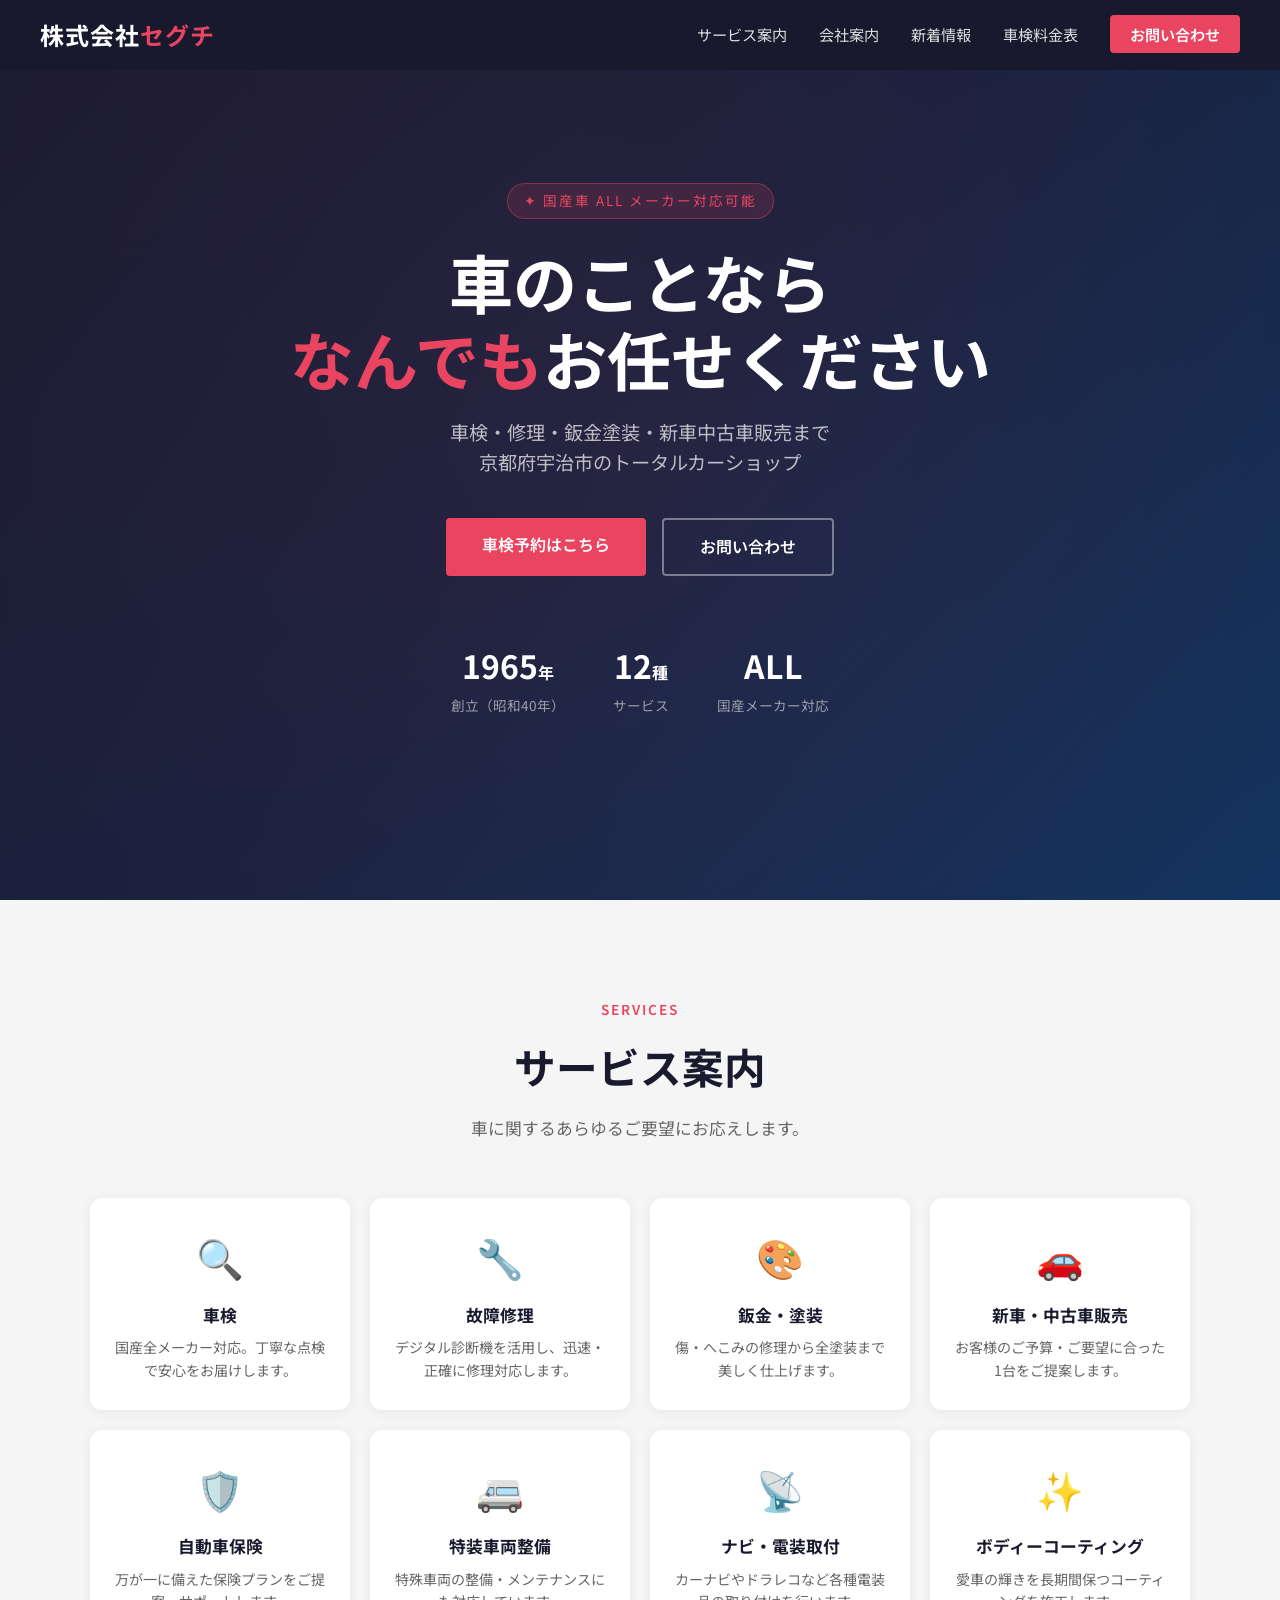
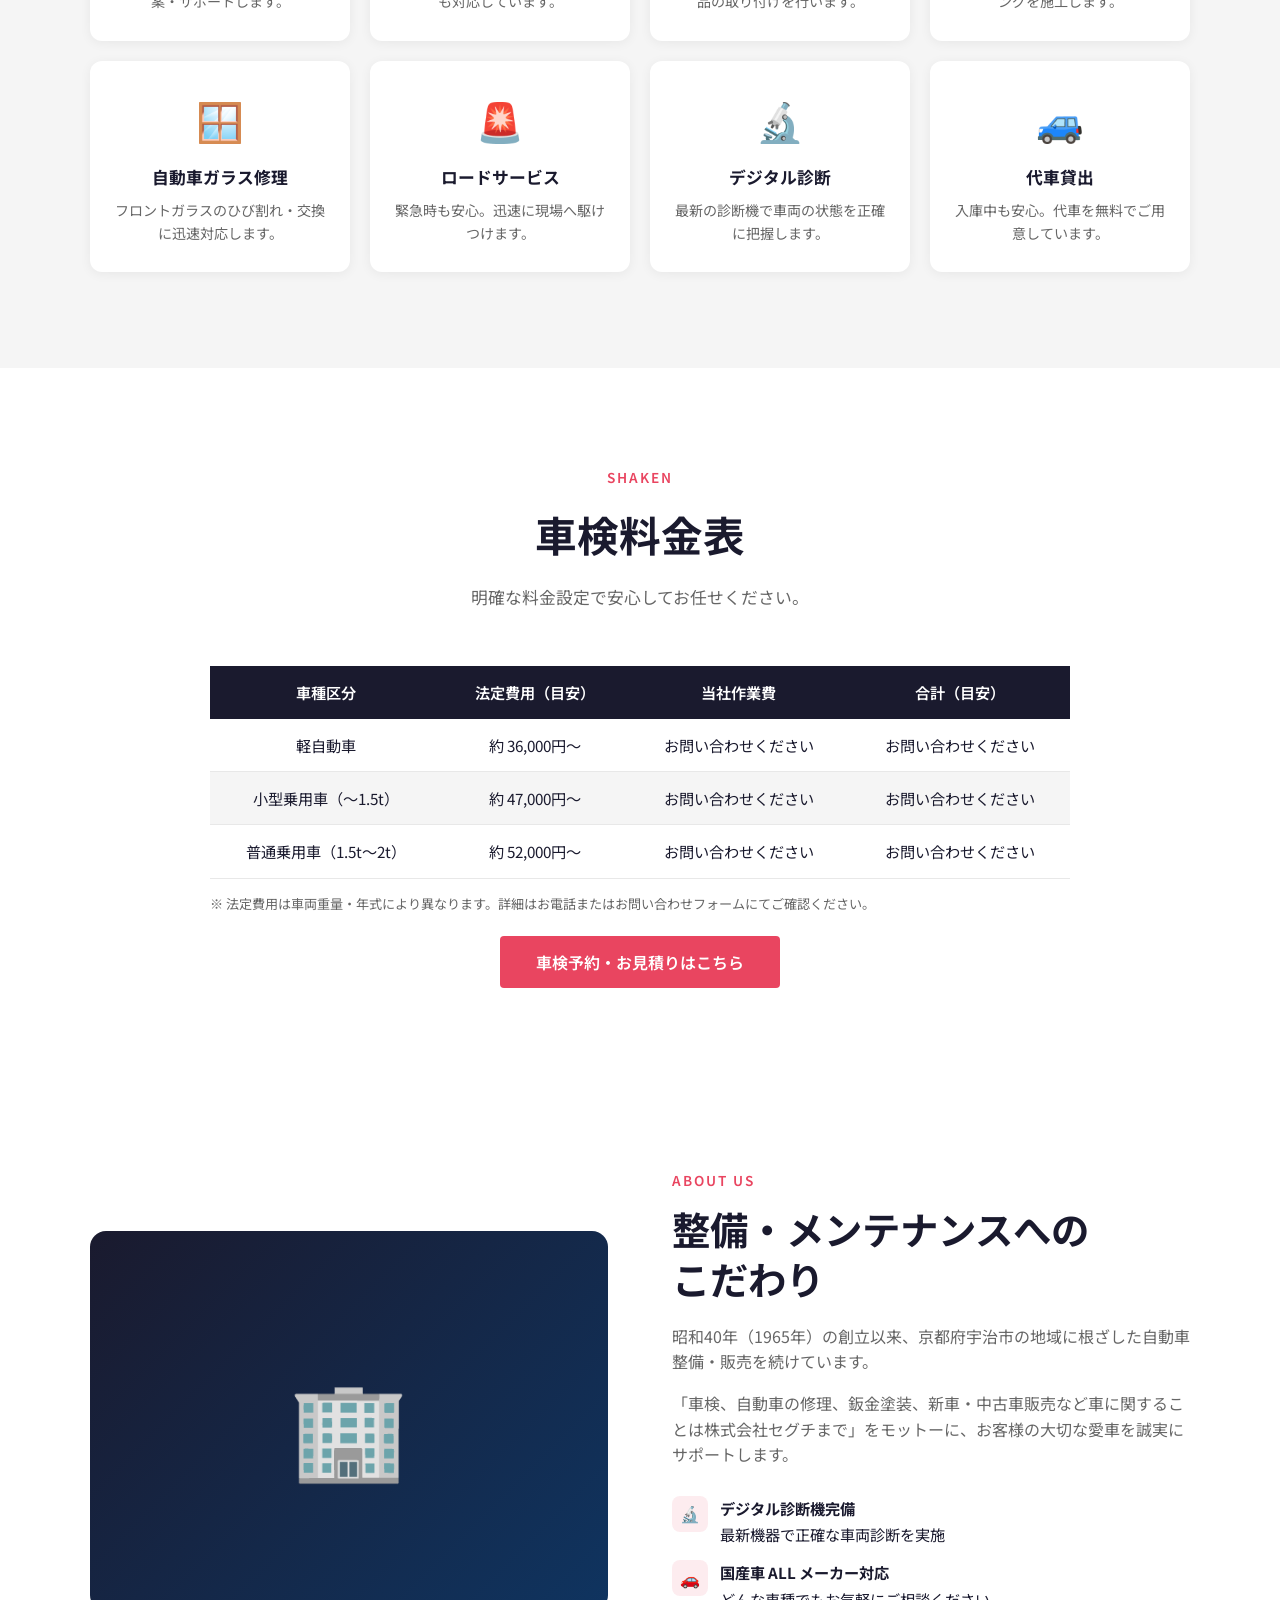
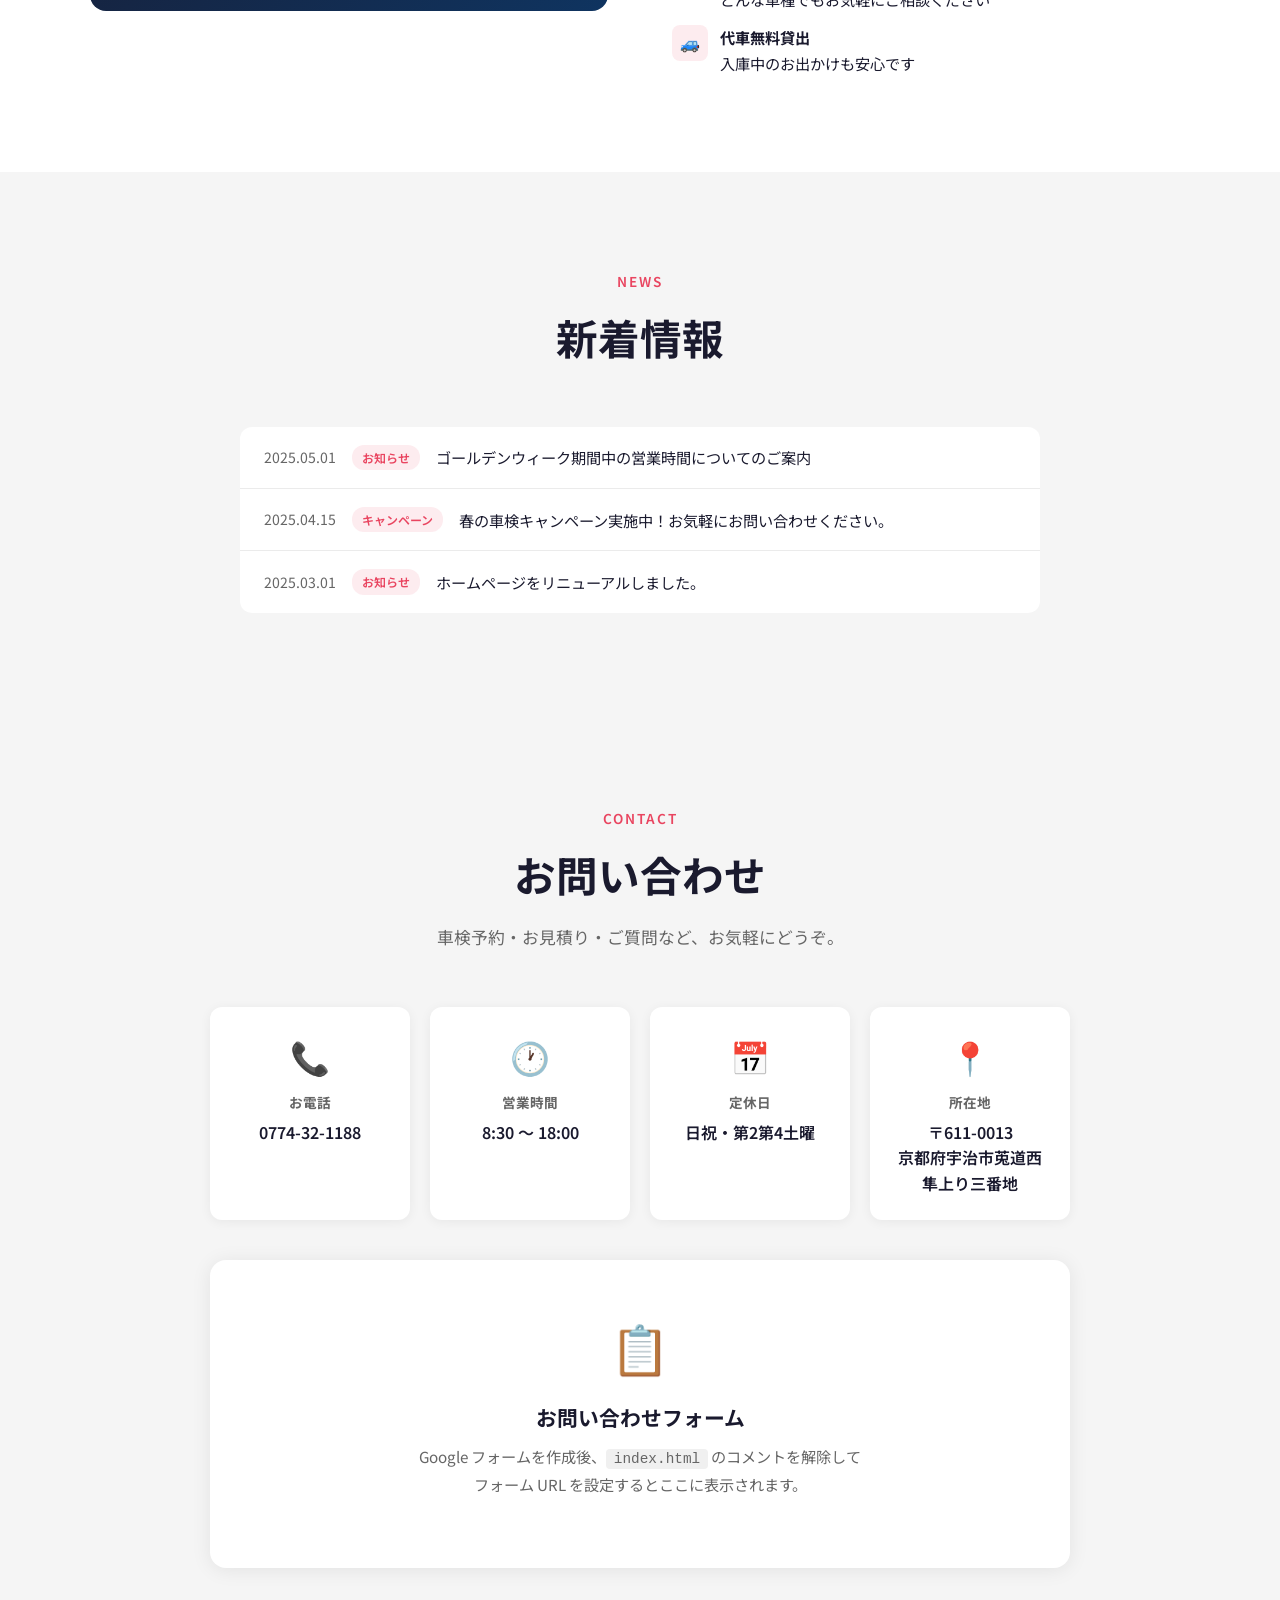
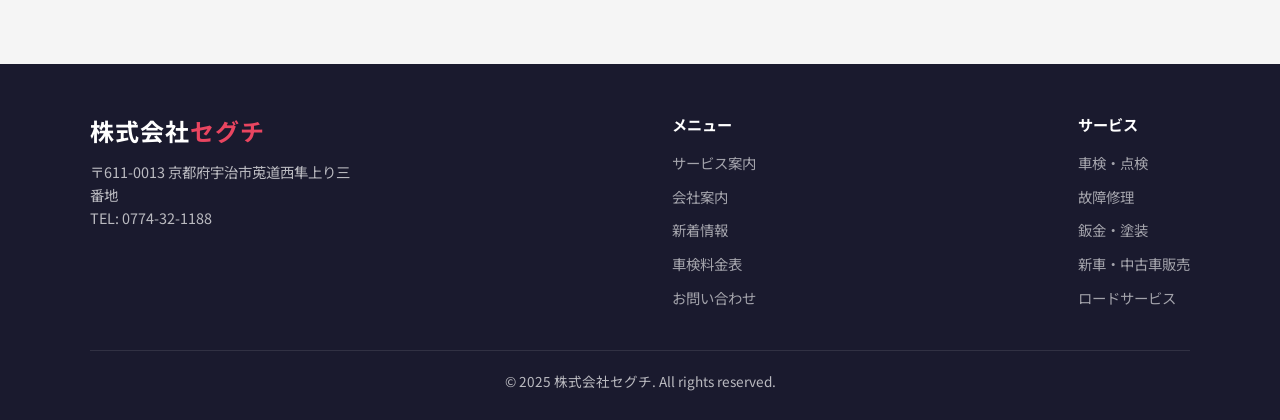
==== index.html @ 0d557ff8 "new file:   index.html 	new file:   script.js 	new file:   style.css" ====
<!DOCTYPE html>
<html lang="ja">
<head>
  <meta charset="UTF-8" />
  <meta name="viewport" content="width=device-width, initial-scale=1.0" />
  <title>株式会社セグチ | 京都府宇治市のトータルカーショップ</title>
  <meta name="description" content="車検・自動車修理・鈑金塗装・新車中古車販売など車に関することは京都府宇治市の株式会社セグチまで。国産車ALLメーカー対応可能。" />
  <link rel="preconnect" href="https://fonts.googleapis.com" />
  <link href="https://fonts.googleapis.com/css2?family=Noto+Sans+JP:wght@400;600;700&display=swap" rel="stylesheet" />
  <link rel="stylesheet" href="style.css" />
</head>
<body>

  <!-- ===== HEADER ===== -->
  <header>
    <nav>
      <a href="#" class="logo">株式会社<span>セグチ</span></a>
      <ul class="nav-links" id="navLinks">
        <li><a href="#services">サービス案内</a></li>
        <li><a href="#about">会社案内</a></li>
        <li><a href="#news">新着情報</a></li>
        <li><a href="#shaken">車検料金表</a></li>
        <li><a href="#contact" class="nav-cta">お問い合わせ</a></li>
      </ul>
      <button class="hamburger" id="hamburger" aria-label="メニューを開く">
        <span></span><span></span><span></span>
      </button>
    </nav>
  </header>

  <!-- ===== HERO ===== -->
  <section id="hero">
    <div class="hero-content">
      <div class="hero-badge">✦ 国産車 ALL メーカー対応可能</div>
      <h1>車のことなら<br><span>なんでも</span>お任せください</h1>
      <p>車検・修理・鈑金塗装・新車中古車販売まで<br>京都府宇治市のトータルカーショップ</p>
      <div class="hero-buttons">
        <a href="#shaken" class="btn-primary">車検予約はこちら</a>
        <a href="#contact" class="btn-outline">お問い合わせ</a>
      </div>
      <div class="hero-stats">
        <div class="stat">
          <div class="stat-number">1965<small style="font-size:1rem">年</small></div>
          <div class="stat-label">創立（昭和40年）</div>
        </div>
        <div class="stat">
          <div class="stat-number">12<small style="font-size:1rem">種</small></div>
          <div class="stat-label">サービス</div>
        </div>
        <div class="stat">
          <div class="stat-number">ALL</div>
          <div class="stat-label">国産メーカー対応</div>
        </div>
      </div>
    </div>
  </section>

  <!-- ===== SERVICES ===== -->
  <section id="services">
    <div class="section-header">
      <div class="section-tag">SERVICES</div>
      <h2>サービス案内</h2>
      <p>車に関するあらゆるご要望にお応えします。</p>
    </div>
    <div class="services-grid">
      <div class="service-card">
        <div class="service-icon">🔍</div>
        <h3>車検</h3>
        <p>国産全メーカー対応。丁寧な点検で安心をお届けします。</p>
      </div>
      <div class="service-card">
        <div class="service-icon">🔧</div>
        <h3>故障修理</h3>
        <p>デジタル診断機を活用し、迅速・正確に修理対応します。</p>
      </div>
      <div class="service-card">
        <div class="service-icon">🎨</div>
        <h3>鈑金・塗装</h3>
        <p>傷・へこみの修理から全塗装まで美しく仕上げます。</p>
      </div>
      <div class="service-card">
        <div class="service-icon">🚗</div>
        <h3>新車・中古車販売</h3>
        <p>お客様のご予算・ご要望に合った1台をご提案します。</p>
      </div>
      <div class="service-card">
        <div class="service-icon">🛡️</div>
        <h3>自動車保険</h3>
        <p>万が一に備えた保険プランをご提案・サポートします。</p>
      </div>
      <div class="service-card">
        <div class="service-icon">🚐</div>
        <h3>特装車両整備</h3>
        <p>特殊車両の整備・メンテナンスにも対応しています。</p>
      </div>
      <div class="service-card">
        <div class="service-icon">📡</div>
        <h3>ナビ・電装取付</h3>
        <p>カーナビやドラレコなど各種電装品の取り付けを行います。</p>
      </div>
      <div class="service-card">
        <div class="service-icon">✨</div>
        <h3>ボディーコーティング</h3>
        <p>愛車の輝きを長期間保つコーティングを施工します。</p>
      </div>
      <div class="service-card">
        <div class="service-icon">🪟</div>
        <h3>自動車ガラス修理</h3>
        <p>フロントガラスのひび割れ・交換に迅速対応します。</p>
      </div>
      <div class="service-card">
        <div class="service-icon">🚨</div>
        <h3>ロードサービス</h3>
        <p>緊急時も安心。迅速に現場へ駆けつけます。</p>
      </div>
      <div class="service-card">
        <div class="service-icon">🔬</div>
        <h3>デジタル診断</h3>
        <p>最新の診断機で車両の状態を正確に把握します。</p>
      </div>
      <div class="service-card">
        <div class="service-icon">🚙</div>
        <h3>代車貸出</h3>
        <p>入庫中も安心。代車を無料でご用意しています。</p>
      </div>
    </div>
  </section>

  <!-- ===== SHAKEN ===== -->
  <section id="shaken">
    <div class="section-header">
      <div class="section-tag">SHAKEN</div>
      <h2>車検料金表</h2>
      <p>明確な料金設定で安心してお任せください。</p>
    </div>
    <div class="shaken-table-wrap">
      <table class="shaken-table">
        <thead>
          <tr>
            <th>車種区分</th>
            <th>法定費用（目安）</th>
            <th>当社作業費</th>
            <th>合計（目安）</th>
          </tr>
        </thead>
        <tbody>
          <tr>
            <td>軽自動車</td>
            <td>約 36,000円〜</td>
            <td>お問い合わせください</td>
            <td>お問い合わせください</td>
          </tr>
          <tr>
            <td>小型乗用車（〜1.5t）</td>
            <td>約 47,000円〜</td>
            <td>お問い合わせください</td>
            <td>お問い合わせください</td>
          </tr>
          <tr>
            <td>普通乗用車（1.5t〜2t）</td>
            <td>約 52,000円〜</td>
            <td>お問い合わせください</td>
            <td>お問い合わせください</td>
          </tr>
        </tbody>
      </table>
      <p class="shaken-note">※ 法定費用は車両重量・年式により異なります。詳細はお電話またはお問い合わせフォームにてご確認ください。</p>
    </div>
    <div style="text-align:center;margin-top:36px">
      <a href="#contact" class="btn-primary">車検予約・お見積りはこちら</a>
    </div>
  </section>

  <!-- ===== ABOUT ===== -->
  <section id="about">
    <div class="about-inner">
      <div class="about-visual">🏢</div>
      <div class="about-text">
        <div class="section-tag">ABOUT US</div>
        <h2>整備・メンテナンスへの<br>こだわり</h2>
        <p>昭和40年（1965年）の創立以来、京都府宇治市の地域に根ざした自動車整備・販売を続けています。</p>
        <p>「車検、自動車の修理、鈑金塗装、新車・中古車販売など車に関することは株式会社セグチまで」をモットーに、お客様の大切な愛車を誠実にサポートします。</p>
        <div class="features">
          <div class="feature-item">
            <div class="feature-icon">🔬</div>
            <p><strong>デジタル診断機完備</strong>最新機器で正確な車両診断を実施</p>
          </div>
          <div class="feature-item">
            <div class="feature-icon">🚗</div>
            <p><strong>国産車 ALL メーカー対応</strong>どんな車種でもお気軽にご相談ください</p>
          </div>
          <div class="feature-item">
            <div class="feature-icon">🚙</div>
            <p><strong>代車無料貸出</strong>入庫中のお出かけも安心です</p>
          </div>
        </div>
      </div>
    </div>
  </section>

  <!-- ===== NEWS ===== -->
  <section id="news" style="background:var(--light)">
    <div class="section-header">
      <div class="section-tag">NEWS</div>
      <h2>新着情報</h2>
    </div>
    <div class="news-list">
      <div class="news-item">
        <span class="news-date">2025.05.01</span>
        <span class="news-tag">お知らせ</span>
        <p>ゴールデンウィーク期間中の営業時間についてのご案内</p>
      </div>
      <div class="news-item">
        <span class="news-date">2025.04.15</span>
        <span class="news-tag">キャンペーン</span>
        <p>春の車検キャンペーン実施中！お気軽にお問い合わせください。</p>
      </div>
      <div class="news-item">
        <span class="news-date">2025.03.01</span>
        <span class="news-tag">お知らせ</span>
        <p>ホームページをリニューアルしました。</p>
      </div>
    </div>
  </section>

  <!-- ===== CONTACT ===== -->
  <section id="contact">
    <div class="section-header">
      <div class="section-tag">CONTACT</div>
      <h2>お問い合わせ</h2>
      <p>車検予約・お見積り・ご質問など、お気軽にどうぞ。</p>
    </div>
    <div class="contact-inner">
      <div class="contact-info-grid">
        <div class="contact-card">
          <div class="icon">📞</div>
          <h4>お電話</h4>
          <p>0774-32-1188</p>
        </div>
        <div class="contact-card">
          <div class="icon">🕐</div>
          <h4>営業時間</h4>
          <p>8:30 〜 18:00</p>
        </div>
        <div class="contact-card">
          <div class="icon">📅</div>
          <h4>定休日</h4>
          <p>日祝・第2第4土曜</p>
        </div>
        <div class="contact-card">
          <div class="icon">📍</div>
          <h4>所在地</h4>
          <p>〒611-0013<br>京都府宇治市莵道西隼上り三番地</p>
        </div>
      </div>

      <!-- Google フォーム埋め込みエリア -->
      <!-- ★ Google フォームの URL を取得したら下のコメントを解除してください -->
      <!--
      <div class="form-wrapper">
        <iframe
          src="https://docs.google.com/forms/d/e/【フォームID】/viewform?embedded=true"
          height="700"
          frameborder="0"
          marginheight="0"
          marginwidth="0">
          読み込んでいます…
        </iframe>
      </div>
      -->

      <div class="form-placeholder" id="formArea">
        <div class="icon">📋</div>
        <h3>お問い合わせフォーム</h3>
        <p>Google フォームを作成後、<code>index.html</code> のコメントを解除して<br>フォーム URL を設定するとここに表示されます。</p>
      </div>

    </div>
  </section>

  <!-- ===== FOOTER ===== -->
  <footer>
    <div class="footer-inner">
      <div class="footer-top">
        <div class="footer-brand">
          <a href="#" class="logo">株式会社<span>セグチ</span></a>
          <p>〒611-0013 京都府宇治市莵道西隼上り三番地<br>TEL: 0774-32-1188</p>
        </div>
        <div class="footer-links">
          <h4>メニュー</h4>
          <ul>
            <li><a href="#services">サービス案内</a></li>
            <li><a href="#about">会社案内</a></li>
            <li><a href="#news">新着情報</a></li>
            <li><a href="#shaken">車検料金表</a></li>
            <li><a href="#contact">お問い合わせ</a></li>
          </ul>
        </div>
        <div class="footer-links">
          <h4>サービス</h4>
          <ul>
            <li><a href="#">車検・点検</a></li>
            <li><a href="#">故障修理</a></li>
            <li><a href="#">鈑金・塗装</a></li>
            <li><a href="#">新車・中古車販売</a></li>
            <li><a href="#">ロードサービス</a></li>
          </ul>
        </div>
      </div>
      <div class="footer-bottom">
        <p>&copy; 2025 株式会社セグチ. All rights reserved.</p>
      </div>
    </div>
  </footer>

  <script src="script.js"></script>
</body>
</html>
---- style.css ----
* {
  margin: 0;
  padding: 0;
  box-sizing: border-box;
}

:root {
  --primary: #1a1a2e;
  --accent: #e94560;
  --light: #f5f5f5;
  --gray: #666;
  --white: #ffffff;
}

body {
  font-family: 'Noto Sans JP', 'Hiragino Sans', sans-serif;
  color: var(--primary);
  line-height: 1.6;
}

/* ===== HEADER ===== */
header {
  position: fixed;
  top: 0;
  width: 100%;
  background: rgba(26, 26, 46, 0.95);
  backdrop-filter: blur(10px);
  z-index: 1000;
  padding: 0 40px;
}

nav {
  display: flex;
  align-items: center;
  justify-content: space-between;
  height: 70px;
}

.logo {
  color: var(--white);
  font-size: 1.5rem;
  font-weight: 700;
  text-decoration: none;
  letter-spacing: 1px;
}

.logo span {
  color: var(--accent);
}

.nav-links {
  display: flex;
  list-style: none;
  gap: 32px;
}

.nav-links a {
  color: rgba(255, 255, 255, 0.85);
  text-decoration: none;
  font-size: 0.95rem;
  transition: color 0.3s;
}

.nav-links a:hover {
  color: var(--accent);
}

.nav-cta {
  background: var(--accent);
  color: var(--white) !important;
  padding: 8px 20px;
  border-radius: 4px;
  font-weight: 600;
}

.nav-cta:hover {
  background: #c73652;
  color: var(--white) !important;
}

.hamburger {
  display: none;
  flex-direction: column;
  gap: 5px;
  cursor: pointer;
  background: none;
  border: none;
  padding: 4px;
}

.hamburger span {
  display: block;
  width: 25px;
  height: 2px;
  background: var(--white);
  transition: all 0.3s;
}

/* ===== HERO ===== */
#hero {
  height: 100vh;
  background: linear-gradient(135deg, #1a1a2e 0%, #16213e 50%, #0f3460 100%);
  display: flex;
  align-items: center;
  justify-content: center;
  text-align: center;
  padding: 0 20px;
  position: relative;
  overflow: hidden;
}

#hero::before {
  content: '';
  position: absolute;
  top: -50%;
  left: -50%;
  width: 200%;
  height: 200%;
  background: radial-gradient(circle, rgba(233, 69, 96, 0.08) 0%, transparent 60%);
  animation: pulse 8s ease-in-out infinite;
}

@keyframes pulse {
  0%, 100% { transform: scale(1); }
  50% { transform: scale(1.1); }
}

.hero-content {
  position: relative;
  z-index: 1;
}

.hero-badge {
  display: inline-block;
  background: rgba(233, 69, 96, 0.15);
  border: 1px solid rgba(233, 69, 96, 0.4);
  color: var(--accent);
  padding: 6px 16px;
  border-radius: 20px;
  font-size: 0.85rem;
  margin-bottom: 24px;
  letter-spacing: 2px;
}

.hero-content h1 {
  font-size: clamp(2.2rem, 6vw, 4rem);
  color: var(--white);
  font-weight: 700;
  line-height: 1.2;
  margin-bottom: 20px;
}

.hero-content h1 span {
  color: var(--accent);
}

.hero-content p {
  font-size: clamp(1rem, 2vw, 1.2rem);
  color: rgba(255, 255, 255, 0.7);
  max-width: 540px;
  margin: 0 auto 40px;
}

.hero-buttons {
  display: flex;
  gap: 16px;
  justify-content: center;
  flex-wrap: wrap;
}

.btn-primary {
  background: var(--accent);
  color: var(--white);
  padding: 14px 36px;
  border-radius: 4px;
  text-decoration: none;
  font-weight: 600;
  font-size: 1rem;
  transition: background 0.3s, transform 0.2s;
}

.btn-primary:hover {
  background: #c73652;
  transform: translateY(-2px);
}

.btn-outline {
  border: 2px solid rgba(255, 255, 255, 0.4);
  color: var(--white);
  padding: 14px 36px;
  border-radius: 4px;
  text-decoration: none;
  font-weight: 600;
  font-size: 1rem;
  transition: all 0.3s;
}

.btn-outline:hover {
  border-color: var(--white);
  background: rgba(255, 255, 255, 0.1);
}

.hero-stats {
  display: flex;
  gap: 48px;
  justify-content: center;
  margin-top: 64px;
  flex-wrap: wrap;
}

.stat {
  text-align: center;
}

.stat-number {
  font-size: 2rem;
  font-weight: 700;
  color: var(--white);
}

.stat-label {
  font-size: 0.85rem;
  color: rgba(255, 255, 255, 0.55);
  margin-top: 4px;
}

/* ===== SECTION COMMON ===== */
section {
  padding: 96px 40px;
}

.section-header {
  text-align: center;
  margin-bottom: 56px;
}

.section-tag {
  display: inline-block;
  color: var(--accent);
  font-size: 0.85rem;
  font-weight: 600;
  letter-spacing: 2px;
  text-transform: uppercase;
  margin-bottom: 12px;
}

.section-header h2 {
  font-size: clamp(1.8rem, 4vw, 2.6rem);
  font-weight: 700;
  color: var(--primary);
  margin-bottom: 16px;
}

.section-header p {
  color: var(--gray);
  font-size: 1.05rem;
  max-width: 520px;
  margin: 0 auto;
}

/* ===== SERVICES ===== */
#services {
  background: var(--light);
}

.services-grid {
  display: grid;
  grid-template-columns: repeat(auto-fit, minmax(240px, 1fr));
  gap: 20px;
  max-width: 1100px;
  margin: 0 auto;
}

.service-card {
  background: var(--white);
  border-radius: 12px;
  padding: 28px 24px;
  text-align: center;
  box-shadow: 0 2px 12px rgba(0, 0, 0, 0.06);
  transition: transform 0.3s, box-shadow 0.3s;
}

.service-card:hover {
  transform: translateY(-4px);
  box-shadow: 0 8px 28px rgba(0, 0, 0, 0.1);
}

.service-icon {
  font-size: 2.4rem;
  margin-bottom: 14px;
}

.service-card h3 {
  font-size: 1.05rem;
  font-weight: 700;
  margin-bottom: 8px;
}

.service-card p {
  color: var(--gray);
  font-size: 0.88rem;
  line-height: 1.6;
}

/* ===== SHAKEN ===== */
#shaken {
  background: var(--white);
}

.shaken-table-wrap {
  max-width: 860px;
  margin: 0 auto;
  overflow-x: auto;
}

.shaken-table {
  width: 100%;
  border-collapse: collapse;
  font-size: 0.95rem;
}

.shaken-table th {
  background: var(--primary);
  color: var(--white);
  padding: 14px 20px;
  text-align: center;
  font-weight: 600;
}

.shaken-table td {
  padding: 14px 20px;
  text-align: center;
  border-bottom: 1px solid #e8e8e8;
}

.shaken-table tr:nth-child(even) td {
  background: var(--light);
}

.shaken-note {
  margin-top: 14px;
  font-size: 0.82rem;
  color: var(--gray);
}

/* ===== NEWS ===== */
.news-list {
  max-width: 800px;
  margin: 0 auto;
  display: flex;
  flex-direction: column;
  gap: 0;
}

.news-item {
  display: flex;
  align-items: center;
  gap: 16px;
  padding: 18px 24px;
  background: var(--white);
  border-bottom: 1px solid #ebebeb;
  border-radius: 0;
  flex-wrap: wrap;
}

.news-item:first-child {
  border-radius: 12px 12px 0 0;
}

.news-item:last-child {
  border-radius: 0 0 12px 12px;
  border-bottom: none;
}

.news-date {
  color: var(--gray);
  font-size: 0.88rem;
  white-space: nowrap;
}

.news-tag {
  background: rgba(233, 69, 96, 0.1);
  color: var(--accent);
  font-size: 0.75rem;
  font-weight: 600;
  padding: 3px 10px;
  border-radius: 12px;
  white-space: nowrap;
}

.news-item p {
  font-size: 0.95rem;
  flex: 1;
}

/* ===== CARS ===== */
#cars {
  background: var(--light);
}

.cars-grid {
  display: grid;
  grid-template-columns: repeat(auto-fit, minmax(300px, 1fr));
  gap: 28px;
  max-width: 1100px;
  margin: 0 auto;
}

.car-card {
  background: var(--white);
  border-radius: 12px;
  overflow: hidden;
  box-shadow: 0 2px 16px rgba(0, 0, 0, 0.07);
  transition: transform 0.3s, box-shadow 0.3s;
}

.car-card:hover {
  transform: translateY(-6px);
  box-shadow: 0 8px 32px rgba(0, 0, 0, 0.12);
}

.car-image {
  width: 100%;
  height: 200px;
  object-fit: cover;
  background: linear-gradient(135deg, #e0e0e0, #c8c8c8);
  display: flex;
  align-items: center;
  justify-content: center;
  font-size: 4rem;
}

.car-info {
  padding: 20px;
}

.car-badge {
  display: inline-block;
  background: rgba(233, 69, 96, 0.1);
  color: var(--accent);
  font-size: 0.75rem;
  font-weight: 600;
  padding: 3px 10px;
  border-radius: 12px;
  margin-bottom: 10px;
}

.car-info h3 {
  font-size: 1.2rem;
  font-weight: 700;
  margin-bottom: 6px;
}

.car-info .car-spec {
  color: var(--gray);
  font-size: 0.9rem;
  margin-bottom: 14px;
}

.car-price {
  font-size: 1.4rem;
  font-weight: 700;
  color: var(--accent);
}

.car-price span {
  font-size: 0.85rem;
  font-weight: 400;
  color: var(--gray);
}

/* ===== ABOUT ===== */
#about {
  background: var(--white);
}

.about-inner {
  display: grid;
  grid-template-columns: 1fr 1fr;
  gap: 64px;
  align-items: center;
  max-width: 1100px;
  margin: 0 auto;
}

.about-visual {
  background: linear-gradient(135deg, #1a1a2e, #0f3460);
  border-radius: 16px;
  height: 380px;
  display: flex;
  align-items: center;
  justify-content: center;
  font-size: 6rem;
}

.about-text .section-tag {
  text-align: left;
}

.about-text h2 {
  font-size: clamp(1.8rem, 3vw, 2.4rem);
  font-weight: 700;
  margin-bottom: 20px;
  line-height: 1.3;
}

.about-text p {
  color: var(--gray);
  margin-bottom: 16px;
  font-size: 1rem;
}

.features {
  margin-top: 28px;
  display: flex;
  flex-direction: column;
  gap: 14px;
}

.feature-item {
  display: flex;
  align-items: flex-start;
  gap: 12px;
}

.feature-icon {
  width: 36px;
  height: 36px;
  background: rgba(233, 69, 96, 0.1);
  border-radius: 8px;
  display: flex;
  align-items: center;
  justify-content: center;
  font-size: 1rem;
  flex-shrink: 0;
}

.feature-item p {
  margin: 0;
  font-size: 0.95rem;
  color: var(--primary);
}

.feature-item strong {
  display: block;
  margin-bottom: 2px;
}

/* ===== CONTACT ===== */
#contact {
  background: var(--light);
}

.contact-inner {
  max-width: 860px;
  margin: 0 auto;
}

.contact-info-grid {
  display: grid;
  grid-template-columns: repeat(auto-fit, minmax(200px, 1fr));
  gap: 20px;
  margin-bottom: 40px;
}

.contact-card {
  background: var(--white);
  border-radius: 12px;
  padding: 24px;
  text-align: center;
  box-shadow: 0 2px 12px rgba(0, 0, 0, 0.06);
}

.contact-card .icon {
  font-size: 2rem;
  margin-bottom: 10px;
}

.contact-card h4 {
  font-size: 0.85rem;
  color: var(--gray);
  margin-bottom: 6px;
}

.contact-card p {
  font-weight: 600;
  font-size: 1rem;
}

.form-wrapper {
  background: var(--white);
  border-radius: 16px;
  padding: 8px;
  box-shadow: 0 2px 20px rgba(0, 0, 0, 0.08);
  overflow: hidden;
}

.form-wrapper iframe {
  width: 100%;
  border: none;
  border-radius: 12px;
  display: block;
}

.form-placeholder {
  background: var(--white);
  border-radius: 16px;
  padding: 48px 32px;
  text-align: center;
  box-shadow: 0 2px 20px rgba(0, 0, 0, 0.08);
}

.form-placeholder .icon {
  font-size: 3rem;
  margin-bottom: 16px;
}

.form-placeholder h3 {
  font-size: 1.3rem;
  margin-bottom: 10px;
}

.form-placeholder p {
  color: var(--gray);
  margin-bottom: 24px;
  font-size: 0.95rem;
}

.form-placeholder code {
  background: #f0f0f0;
  padding: 2px 8px;
  border-radius: 4px;
  font-size: 0.9rem;
}

/* ===== FOOTER ===== */
footer {
  background: var(--primary);
  color: rgba(255, 255, 255, 0.7);
  padding: 48px 40px 28px;
}

.footer-inner {
  max-width: 1100px;
  margin: 0 auto;
}

.footer-top {
  display: flex;
  justify-content: space-between;
  align-items: flex-start;
  flex-wrap: wrap;
  gap: 32px;
  margin-bottom: 40px;
}

.footer-brand .logo {
  display: block;
  margin-bottom: 10px;
}

.footer-brand p {
  font-size: 0.9rem;
  max-width: 260px;
}

.footer-links h4 {
  color: var(--white);
  margin-bottom: 14px;
  font-size: 0.95rem;
}

.footer-links ul {
  list-style: none;
  display: flex;
  flex-direction: column;
  gap: 8px;
}

.footer-links a {
  color: rgba(255, 255, 255, 0.6);
  text-decoration: none;
  font-size: 0.9rem;
  transition: color 0.3s;
}

.footer-links a:hover {
  color: var(--accent);
}

.footer-bottom {
  border-top: 1px solid rgba(255, 255, 255, 0.1);
  padding-top: 20px;
  text-align: center;
  font-size: 0.85rem;
}

/* ===== RESPONSIVE ===== */
@media (max-width: 768px) {
  header { padding: 0 20px; }
  section { padding: 72px 20px; }

  .nav-links {
    display: none;
    position: fixed;
    top: 70px;
    left: 0;
    right: 0;
    background: var(--primary);
    flex-direction: column;
    padding: 24px 20px;
    gap: 20px;
  }

  .nav-links.open { display: flex; }
  .hamburger { display: flex; }

  .about-inner {
    grid-template-columns: 1fr;
    gap: 32px;
  }

  .about-visual { height: 220px; }

  .footer-top {
    flex-direction: column;
  }
}
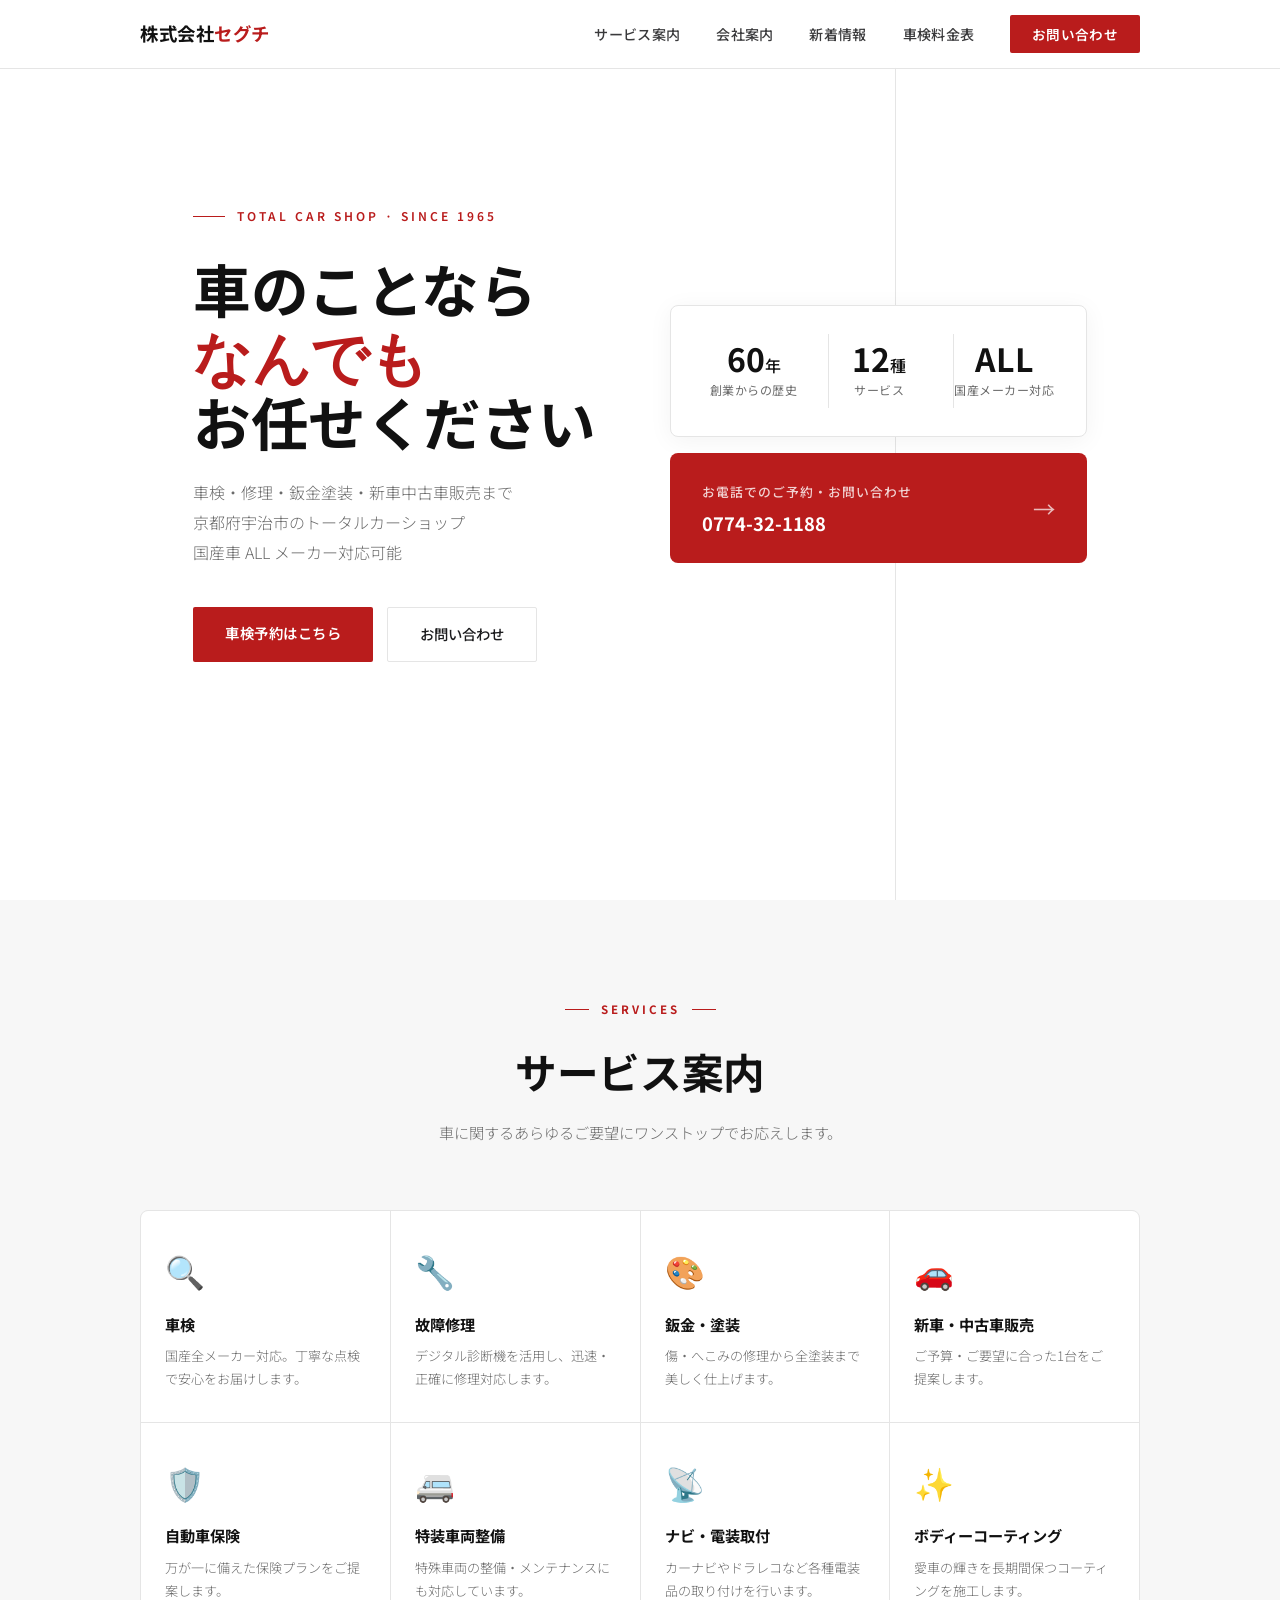
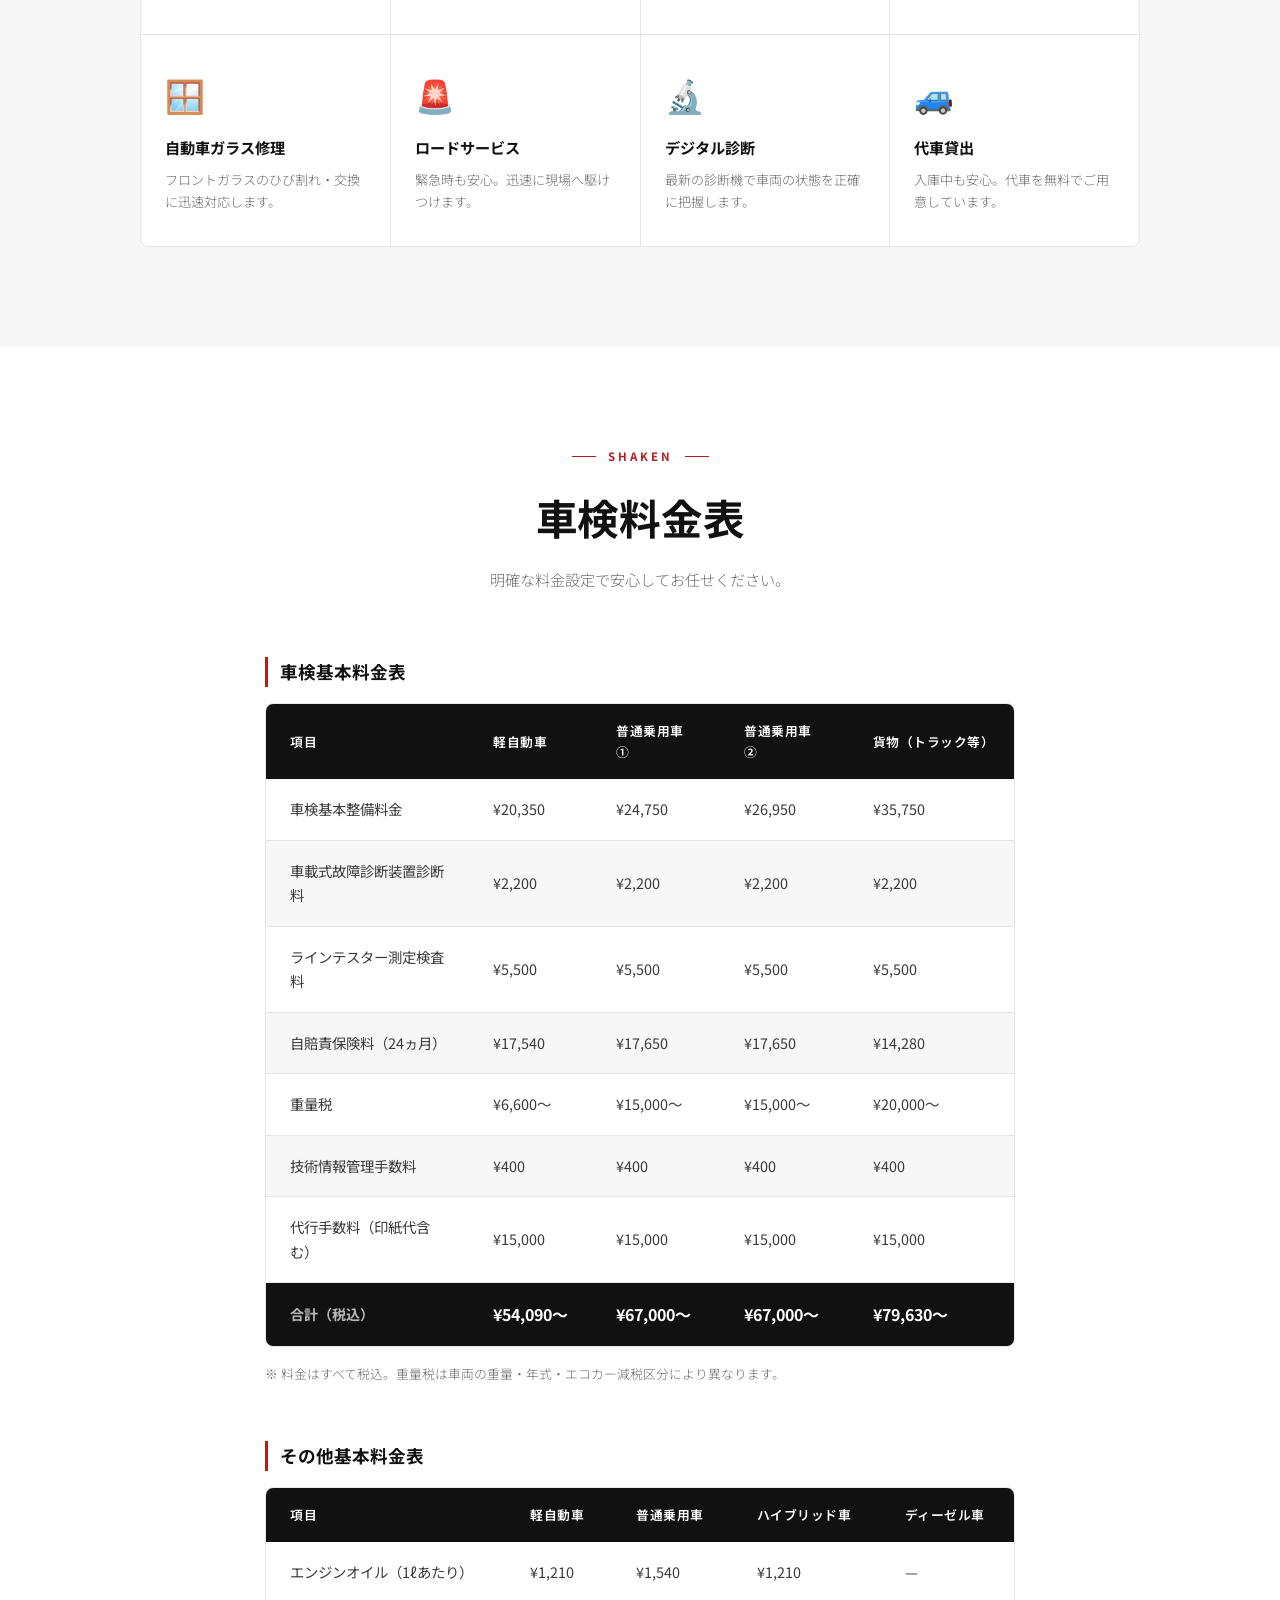
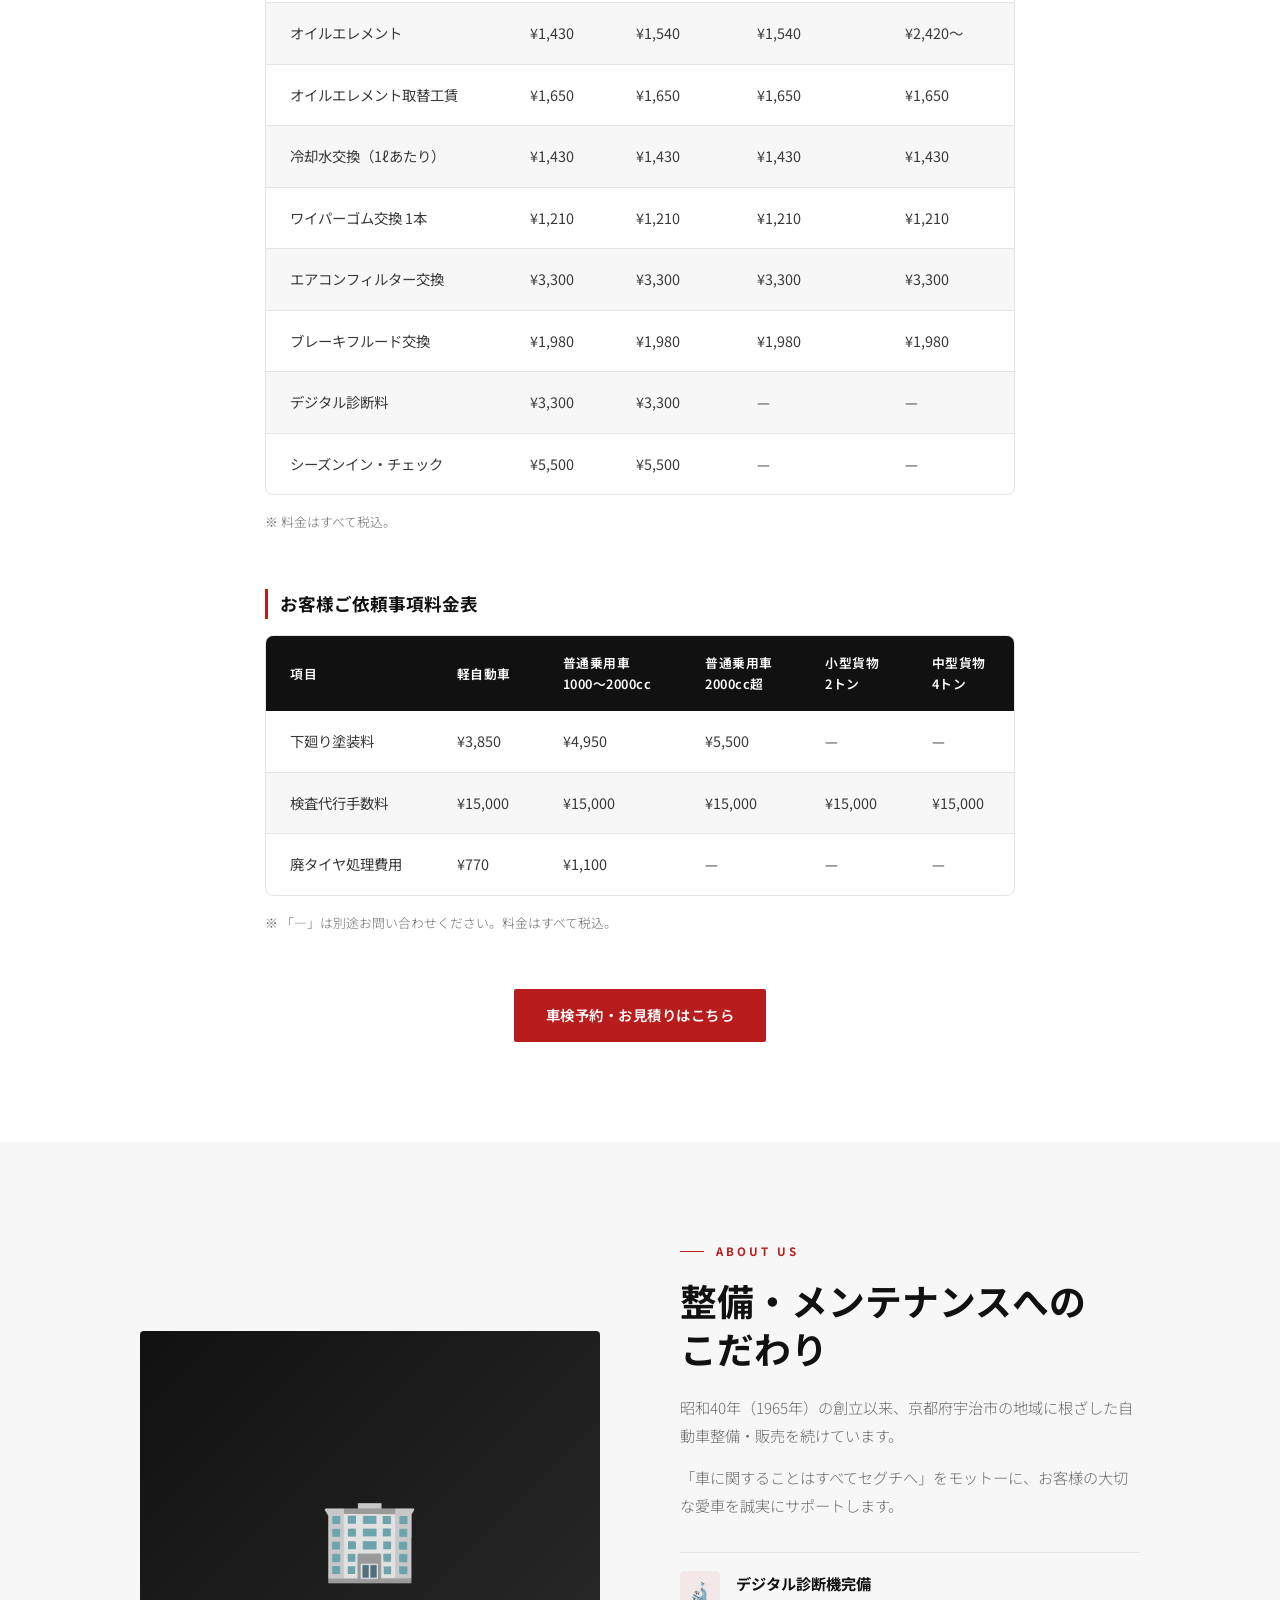
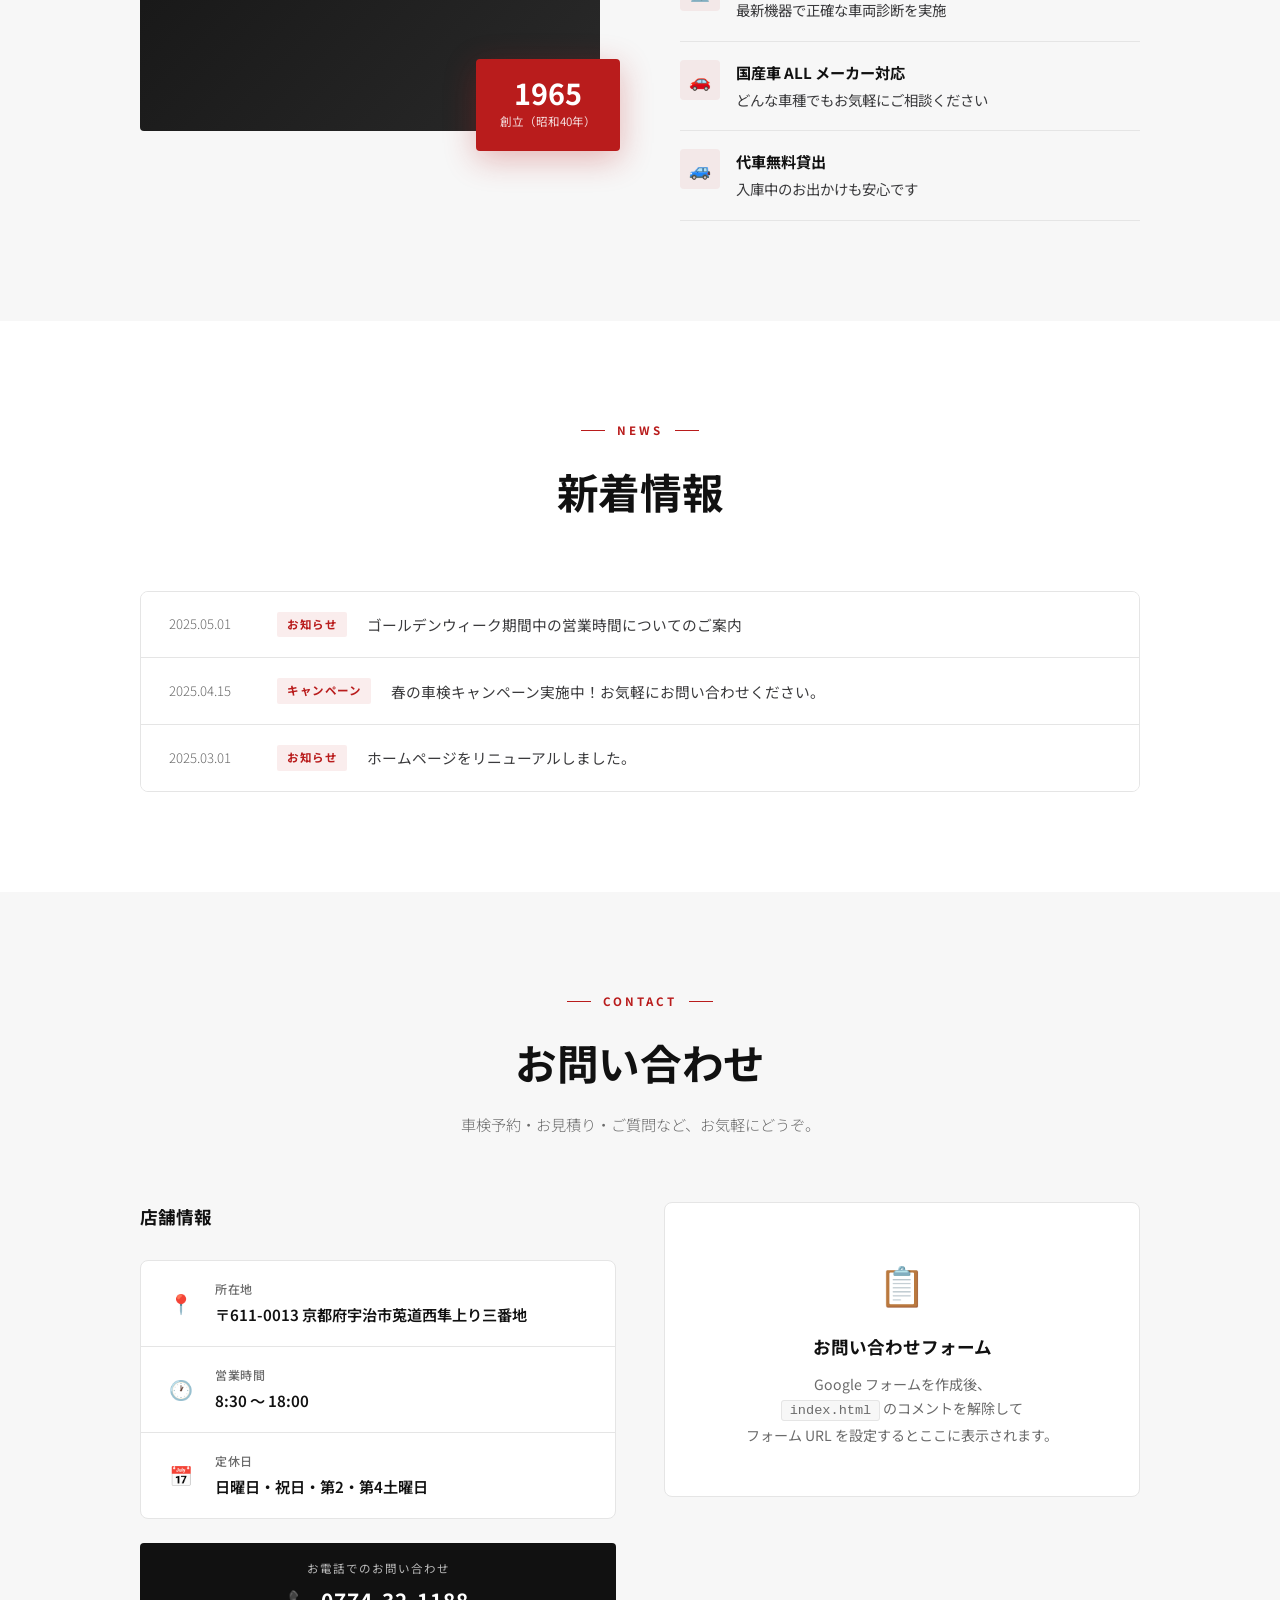
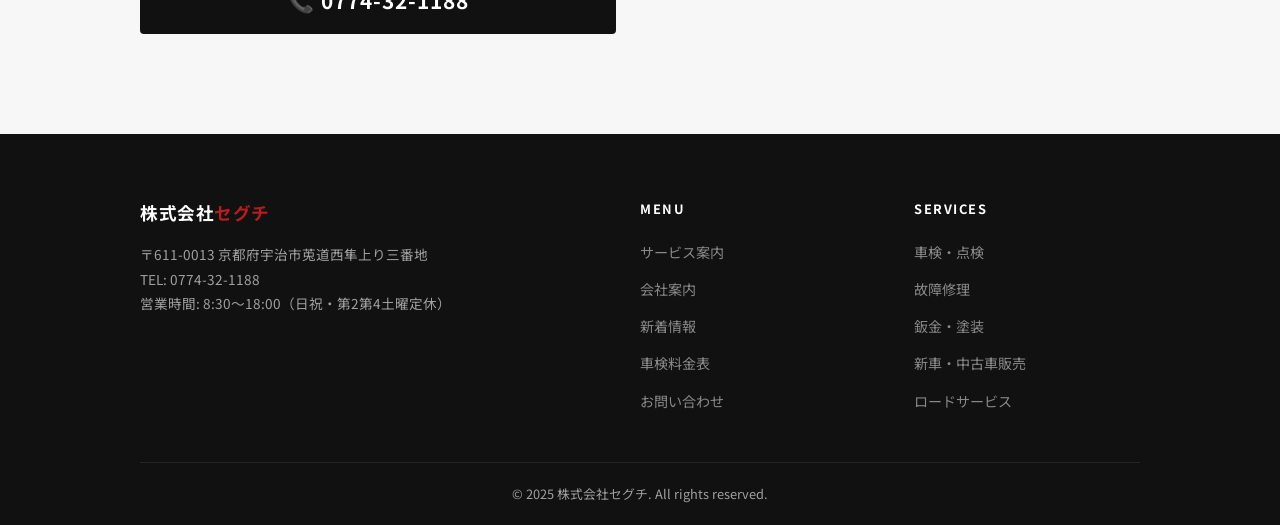
==== commit 95c58ccd: "Please enter the commit message for your changes. Lines starting with '#' will be ignored, and an em" ====
--- a/index.html
+++ b/index.html
@@ -6,7 +6,7 @@
   <title>株式会社セグチ | 京都府宇治市のトータルカーショップ</title>
   <meta name="description" content="車検・自動車修理・鈑金塗装・新車中古車販売など車に関することは京都府宇治市の株式会社セグチまで。国産車ALLメーカー対応可能。" />
   <link rel="preconnect" href="https://fonts.googleapis.com" />
-  <link href="https://fonts.googleapis.com/css2?family=Noto+Sans+JP:wght@400;600;700&display=swap" rel="stylesheet" />
+  <link href="https://fonts.googleapis.com/css2?family=Noto+Sans+JP:wght@300;400;500;600;700&family=Playfair+Display:wght@700&display=swap" rel="stylesheet" />
   <link rel="stylesheet" href="style.css" />
 </head>
 <body>
@@ -30,168 +30,239 @@
 
   <!-- ===== HERO ===== -->
   <section id="hero">
-    <div class="hero-content">
-      <div class="hero-badge">✦ 国産車 ALL メーカー対応可能</div>
-      <h1>車のことなら<br><span>なんでも</span>お任せください</h1>
-      <p>車検・修理・鈑金塗装・新車中古車販売まで<br>京都府宇治市のトータルカーショップ</p>
-      <div class="hero-buttons">
-        <a href="#shaken" class="btn-primary">車検予約はこちら</a>
-        <a href="#contact" class="btn-outline">お問い合わせ</a>
-      </div>
-      <div class="hero-stats">
-        <div class="stat">
-          <div class="stat-number">1965<small style="font-size:1rem">年</small></div>
-          <div class="stat-label">創立（昭和40年）</div>
-        </div>
-        <div class="stat">
-          <div class="stat-number">12<small style="font-size:1rem">種</small></div>
-          <div class="stat-label">サービス</div>
-        </div>
-        <div class="stat">
-          <div class="stat-number">ALL</div>
-          <div class="stat-label">国産メーカー対応</div>
-        </div>
+    <div class="hero-bg"></div>
+    <div class="hero-line"></div>
+    <div class="hero-inner">
+      <div class="hero-content">
+        <div class="hero-eyebrow">
+          <span class="eyebrow-line"></span>
+          <span class="eyebrow-text">Total Car Shop · Since 1965</span>
+        </div>
+        <h1>車のことなら<br><em>なんでも</em><br>お任せください</h1>
+        <p>車検・修理・鈑金塗装・新車中古車販売まで<br>京都府宇治市のトータルカーショップ<br>国産車 ALL メーカー対応可能</p>
+        <div class="hero-buttons">
+          <a href="#shaken" class="btn-primary">車検予約はこちら</a>
+          <a href="#contact" class="btn-outline">お問い合わせ</a>
+        </div>
+      </div>
+
+      <div class="hero-visual">
+        <div class="hero-stats-card">
+          <div class="stat">
+            <div class="stat-number">60<small>年</small></div>
+            <div class="stat-label">創業からの歴史</div>
+          </div>
+          <div class="stat">
+            <div class="stat-number">12<small>種</small></div>
+            <div class="stat-label">サービス</div>
+          </div>
+          <div class="stat">
+            <div class="stat-number">ALL</div>
+            <div class="stat-label">国産メーカー対応</div>
+          </div>
+        </div>
+        <a href="tel:0774321188" class="hero-cta-card">
+          <div>
+            <span>お電話でのご予約・お問い合わせ</span>
+            <strong>0774-32-1188</strong>
+          </div>
+          <span class="arrow">→</span>
+        </a>
       </div>
     </div>
   </section>
 
   <!-- ===== SERVICES ===== -->
   <section id="services">
-    <div class="section-header">
-      <div class="section-tag">SERVICES</div>
-      <h2>サービス案内</h2>
-      <p>車に関するあらゆるご要望にお応えします。</p>
-    </div>
-    <div class="services-grid">
-      <div class="service-card">
-        <div class="service-icon">🔍</div>
-        <h3>車検</h3>
-        <p>国産全メーカー対応。丁寧な点検で安心をお届けします。</p>
-      </div>
-      <div class="service-card">
-        <div class="service-icon">🔧</div>
-        <h3>故障修理</h3>
-        <p>デジタル診断機を活用し、迅速・正確に修理対応します。</p>
-      </div>
-      <div class="service-card">
-        <div class="service-icon">🎨</div>
-        <h3>鈑金・塗装</h3>
-        <p>傷・へこみの修理から全塗装まで美しく仕上げます。</p>
-      </div>
-      <div class="service-card">
-        <div class="service-icon">🚗</div>
-        <h3>新車・中古車販売</h3>
-        <p>お客様のご予算・ご要望に合った1台をご提案します。</p>
-      </div>
-      <div class="service-card">
-        <div class="service-icon">🛡️</div>
-        <h3>自動車保険</h3>
-        <p>万が一に備えた保険プランをご提案・サポートします。</p>
-      </div>
-      <div class="service-card">
-        <div class="service-icon">🚐</div>
-        <h3>特装車両整備</h3>
-        <p>特殊車両の整備・メンテナンスにも対応しています。</p>
-      </div>
-      <div class="service-card">
-        <div class="service-icon">📡</div>
-        <h3>ナビ・電装取付</h3>
-        <p>カーナビやドラレコなど各種電装品の取り付けを行います。</p>
-      </div>
-      <div class="service-card">
-        <div class="service-icon">✨</div>
-        <h3>ボディーコーティング</h3>
-        <p>愛車の輝きを長期間保つコーティングを施工します。</p>
-      </div>
-      <div class="service-card">
-        <div class="service-icon">🪟</div>
-        <h3>自動車ガラス修理</h3>
-        <p>フロントガラスのひび割れ・交換に迅速対応します。</p>
-      </div>
-      <div class="service-card">
-        <div class="service-icon">🚨</div>
-        <h3>ロードサービス</h3>
-        <p>緊急時も安心。迅速に現場へ駆けつけます。</p>
-      </div>
-      <div class="service-card">
-        <div class="service-icon">🔬</div>
-        <h3>デジタル診断</h3>
-        <p>最新の診断機で車両の状態を正確に把握します。</p>
-      </div>
-      <div class="service-card">
-        <div class="service-icon">🚙</div>
-        <h3>代車貸出</h3>
-        <p>入庫中も安心。代車を無料でご用意しています。</p>
+    <div class="container">
+      <div class="section-header fade-in">
+        <div class="section-tag"><span>SERVICES</span></div>
+        <h2>サービス案内</h2>
+        <p>車に関するあらゆるご要望にワンストップでお応えします。</p>
+      </div>
+      <div class="services-grid">
+        <a href="service.html?id=shaken" class="service-card fade-in">
+          <span class="service-icon">🔍</span>
+          <h3>車検</h3>
+          <p>国産全メーカー対応。丁寧な点検で安心をお届けします。</p>
+        </a>
+        <a href="service.html?id=repair" class="service-card fade-in">
+          <span class="service-icon">🔧</span>
+          <h3>故障修理</h3>
+          <p>デジタル診断機を活用し、迅速・正確に修理対応します。</p>
+        </a>
+        <a href="service.html?id=body" class="service-card fade-in">
+          <span class="service-icon">🎨</span>
+          <h3>鈑金・塗装</h3>
+          <p>傷・へこみの修理から全塗装まで美しく仕上げます。</p>
+        </a>
+        <a href="service.html?id=sales" class="service-card fade-in">
+          <span class="service-icon">🚗</span>
+          <h3>新車・中古車販売</h3>
+          <p>ご予算・ご要望に合った1台をご提案します。</p>
+        </a>
+        <a href="service.html?id=insurance" class="service-card fade-in">
+          <span class="service-icon">🛡️</span>
+          <h3>自動車保険</h3>
+          <p>万が一に備えた保険プランをご提案します。</p>
+        </a>
+        <a href="service.html?id=special" class="service-card fade-in">
+          <span class="service-icon">🚐</span>
+          <h3>特装車両整備</h3>
+          <p>特殊車両の整備・メンテナンスにも対応しています。</p>
+        </a>
+        <a href="service.html?id=navi" class="service-card fade-in">
+          <span class="service-icon">📡</span>
+          <h3>ナビ・電装取付</h3>
+          <p>カーナビやドラレコなど各種電装品の取り付けを行います。</p>
+        </a>
+        <a href="service.html?id=coating" class="service-card fade-in">
+          <span class="service-icon">✨</span>
+          <h3>ボディーコーティング</h3>
+          <p>愛車の輝きを長期間保つコーティングを施工します。</p>
+        </a>
+        <a href="service.html?id=glass" class="service-card fade-in">
+          <span class="service-icon">🪟</span>
+          <h3>自動車ガラス修理</h3>
+          <p>フロントガラスのひび割れ・交換に迅速対応します。</p>
+        </a>
+        <a href="service.html?id=road" class="service-card fade-in">
+          <span class="service-icon">🚨</span>
+          <h3>ロードサービス</h3>
+          <p>緊急時も安心。迅速に現場へ駆けつけます。</p>
+        </a>
+        <a href="service.html?id=digital" class="service-card fade-in">
+          <span class="service-icon">🔬</span>
+          <h3>デジタル診断</h3>
+          <p>最新の診断機で車両の状態を正確に把握します。</p>
+        </a>
+        <a href="service.html?id=loaner" class="service-card fade-in">
+          <span class="service-icon">🚙</span>
+          <h3>代車貸出</h3>
+          <p>入庫中も安心。代車を無料でご用意しています。</p>
+        </a>
       </div>
     </div>
   </section>
 
   <!-- ===== SHAKEN ===== -->
   <section id="shaken">
-    <div class="section-header">
-      <div class="section-tag">SHAKEN</div>
-      <h2>車検料金表</h2>
-      <p>明確な料金設定で安心してお任せください。</p>
-    </div>
-    <div class="shaken-table-wrap">
-      <table class="shaken-table">
-        <thead>
-          <tr>
-            <th>車種区分</th>
-            <th>法定費用（目安）</th>
-            <th>当社作業費</th>
-            <th>合計（目安）</th>
-          </tr>
-        </thead>
-        <tbody>
-          <tr>
-            <td>軽自動車</td>
-            <td>約 36,000円〜</td>
-            <td>お問い合わせください</td>
-            <td>お問い合わせください</td>
-          </tr>
-          <tr>
-            <td>小型乗用車（〜1.5t）</td>
-            <td>約 47,000円〜</td>
-            <td>お問い合わせください</td>
-            <td>お問い合わせください</td>
-          </tr>
-          <tr>
-            <td>普通乗用車（1.5t〜2t）</td>
-            <td>約 52,000円〜</td>
-            <td>お問い合わせください</td>
-            <td>お問い合わせください</td>
-          </tr>
-        </tbody>
-      </table>
-      <p class="shaken-note">※ 法定費用は車両重量・年式により異なります。詳細はお電話またはお問い合わせフォームにてご確認ください。</p>
-    </div>
-    <div style="text-align:center;margin-top:36px">
-      <a href="#contact" class="btn-primary">車検予約・お見積りはこちら</a>
+    <div class="container">
+      <div class="section-header fade-in">
+        <div class="section-tag"><span>SHAKEN</span></div>
+        <h2>車検料金表</h2>
+        <p>明確な料金設定で安心してお任せください。</p>
+      </div>
+      <!-- 車検基本料金表 -->
+      <div class="price-table-block fade-in">
+        <h3 class="price-table-title">車検基本料金表</h3>
+        <div class="shaken-table-wrap">
+          <table class="shaken-table">
+            <thead>
+              <tr>
+                <th>項目</th><th>軽自動車</th><th>普通乗用車①</th><th>普通乗用車②</th><th>貨物（トラック等）</th>
+              </tr>
+            </thead>
+            <tbody>
+              <tr><td>車検基本整備料金</td><td>¥20,350</td><td>¥24,750</td><td>¥26,950</td><td>¥35,750</td></tr>
+              <tr><td>車載式故障診断装置診断料</td><td>¥2,200</td><td>¥2,200</td><td>¥2,200</td><td>¥2,200</td></tr>
+              <tr><td>ラインテスター測定検査料</td><td>¥5,500</td><td>¥5,500</td><td>¥5,500</td><td>¥5,500</td></tr>
+              <tr><td>自賠責保険料（24ヵ月）</td><td>¥17,540</td><td>¥17,650</td><td>¥17,650</td><td>¥14,280</td></tr>
+              <tr><td>重量税</td><td>¥6,600〜</td><td>¥15,000〜</td><td>¥15,000〜</td><td>¥20,000〜</td></tr>
+              <tr><td>技術情報管理手数料</td><td>¥400</td><td>¥400</td><td>¥400</td><td>¥400</td></tr>
+              <tr><td>代行手数料（印紙代含む）</td><td>¥15,000</td><td>¥15,000</td><td>¥15,000</td><td>¥15,000</td></tr>
+              <tr class="row-total">
+                <td>合計（税込）</td>
+                <td>¥54,090〜</td><td>¥67,000〜</td><td>¥67,000〜</td><td>¥79,630〜</td>
+              </tr>
+            </tbody>
+          </table>
+        </div>
+        <p class="shaken-note">※ 料金はすべて税込。重量税は車両の重量・年式・エコカー減税区分により異なります。</p>
+      </div>
+
+      <!-- その他基本料金表 -->
+      <div class="price-table-block fade-in">
+        <h3 class="price-table-title">その他基本料金表</h3>
+        <div class="shaken-table-wrap">
+          <table class="shaken-table">
+            <thead>
+              <tr>
+                <th>項目</th><th>軽自動車</th><th>普通乗用車</th><th>ハイブリッド車</th><th>ディーゼル車</th>
+              </tr>
+            </thead>
+            <tbody>
+              <tr><td>エンジンオイル（1ℓあたり）</td><td>¥1,210</td><td>¥1,540</td><td>¥1,210</td><td>—</td></tr>
+              <tr><td>オイルエレメント</td><td>¥1,430</td><td>¥1,540</td><td>¥1,540</td><td>¥2,420〜</td></tr>
+              <tr><td>オイルエレメント取替工賃</td><td>¥1,650</td><td>¥1,650</td><td>¥1,650</td><td>¥1,650</td></tr>
+              <tr><td>冷却水交換（1ℓあたり）</td><td>¥1,430</td><td>¥1,430</td><td>¥1,430</td><td>¥1,430</td></tr>
+              <tr><td>ワイパーゴム交換 1本</td><td>¥1,210</td><td>¥1,210</td><td>¥1,210</td><td>¥1,210</td></tr>
+              <tr><td>エアコンフィルター交換</td><td>¥3,300</td><td>¥3,300</td><td>¥3,300</td><td>¥3,300</td></tr>
+              <tr><td>ブレーキフルード交換</td><td>¥1,980</td><td>¥1,980</td><td>¥1,980</td><td>¥1,980</td></tr>
+              <tr><td>デジタル診断料</td><td>¥3,300</td><td>¥3,300</td><td>—</td><td>—</td></tr>
+              <tr><td>シーズンイン・チェック</td><td>¥5,500</td><td>¥5,500</td><td>—</td><td>—</td></tr>
+            </tbody>
+          </table>
+        </div>
+        <p class="shaken-note">※ 料金はすべて税込。</p>
+      </div>
+
+      <!-- お客様ご依頼事項料金表 -->
+      <div class="price-table-block fade-in">
+        <h3 class="price-table-title">お客様ご依頼事項料金表</h3>
+        <div class="shaken-table-wrap">
+          <table class="shaken-table">
+            <thead>
+              <tr>
+                <th>項目</th><th>軽自動車</th><th>普通乗用車<br>1000〜2000cc</th><th>普通乗用車<br>2000cc超</th><th>小型貨物<br>2トン</th><th>中型貨物<br>4トン</th>
+              </tr>
+            </thead>
+            <tbody>
+              <tr><td>下廻り塗装料</td><td>¥3,850</td><td>¥4,950</td><td>¥5,500</td><td>—</td><td>—</td></tr>
+              <tr><td>検査代行手数料</td><td>¥15,000</td><td>¥15,000</td><td>¥15,000</td><td>¥15,000</td><td>¥15,000</td></tr>
+              <tr><td>廃タイヤ処理費用</td><td>¥770</td><td>¥1,100</td><td>—</td><td>—</td><td>—</td></tr>
+            </tbody>
+          </table>
+        </div>
+        <p class="shaken-note">※ 「—」は別途お問い合わせください。料金はすべて税込。</p>
+      </div>
+      <div class="shaken-cta fade-in">
+        <a href="#contact" class="btn-primary">車検予約・お見積りはこちら</a>
+      </div>
     </div>
   </section>
 
   <!-- ===== ABOUT ===== -->
   <section id="about">
-    <div class="about-inner">
-      <div class="about-visual">🏢</div>
-      <div class="about-text">
-        <div class="section-tag">ABOUT US</div>
-        <h2>整備・メンテナンスへの<br>こだわり</h2>
-        <p>昭和40年（1965年）の創立以来、京都府宇治市の地域に根ざした自動車整備・販売を続けています。</p>
-        <p>「車検、自動車の修理、鈑金塗装、新車・中古車販売など車に関することは株式会社セグチまで」をモットーに、お客様の大切な愛車を誠実にサポートします。</p>
-        <div class="features">
-          <div class="feature-item">
-            <div class="feature-icon">🔬</div>
-            <p><strong>デジタル診断機完備</strong>最新機器で正確な車両診断を実施</p>
-          </div>
-          <div class="feature-item">
-            <div class="feature-icon">🚗</div>
-            <p><strong>国産車 ALL メーカー対応</strong>どんな車種でもお気軽にご相談ください</p>
-          </div>
-          <div class="feature-item">
-            <div class="feature-icon">🚙</div>
-            <p><strong>代車無料貸出</strong>入庫中のお出かけも安心です</p>
+    <div class="container">
+      <div class="about-inner">
+        <div class="about-visual fade-in">
+          <div class="about-img-main">🏢</div>
+          <div class="about-badge">
+            <div class="year">1965</div>
+            <div class="label">創立（昭和40年）</div>
+          </div>
+        </div>
+        <div class="about-text fade-in">
+          <div class="section-tag" style="justify-content:flex-start">
+            <span>ABOUT US</span>
+          </div>
+          <h2>整備・メンテナンスへの<br>こだわり</h2>
+          <p>昭和40年（1965年）の創立以来、京都府宇治市の地域に根ざした自動車整備・販売を続けています。</p>
+          <p>「車に関することはすべてセグチへ」をモットーに、お客様の大切な愛車を誠実にサポートします。</p>
+          <div class="features">
+            <div class="feature-item">
+              <div class="feature-icon">🔬</div>
+              <p><strong>デジタル診断機完備</strong>最新機器で正確な車両診断を実施</p>
+            </div>
+            <div class="feature-item">
+              <div class="feature-icon">🚗</div>
+              <p><strong>国産車 ALL メーカー対応</strong>どんな車種でもお気軽にご相談ください</p>
+            </div>
+            <div class="feature-item">
+              <div class="feature-icon">🚙</div>
+              <p><strong>代車無料貸出</strong>入庫中のお出かけも安心です</p>
+            </div>
           </div>
         </div>
       </div>
@@ -199,82 +270,94 @@
   </section>
 
   <!-- ===== NEWS ===== -->
-  <section id="news" style="background:var(--light)">
-    <div class="section-header">
-      <div class="section-tag">NEWS</div>
-      <h2>新着情報</h2>
-    </div>
-    <div class="news-list">
-      <div class="news-item">
-        <span class="news-date">2025.05.01</span>
-        <span class="news-tag">お知らせ</span>
-        <p>ゴールデンウィーク期間中の営業時間についてのご案内</p>
-      </div>
-      <div class="news-item">
-        <span class="news-date">2025.04.15</span>
-        <span class="news-tag">キャンペーン</span>
-        <p>春の車検キャンペーン実施中！お気軽にお問い合わせください。</p>
-      </div>
-      <div class="news-item">
-        <span class="news-date">2025.03.01</span>
-        <span class="news-tag">お知らせ</span>
-        <p>ホームページをリニューアルしました。</p>
+  <section id="news">
+    <div class="container">
+      <div class="section-header fade-in">
+        <div class="section-tag"><span>NEWS</span></div>
+        <h2>新着情報</h2>
+      </div>
+      <div class="news-list fade-in">
+        <div class="news-item">
+          <span class="news-date">2025.05.01</span>
+          <span class="news-tag">お知らせ</span>
+          <p>ゴールデンウィーク期間中の営業時間についてのご案内</p>
+        </div>
+        <div class="news-item">
+          <span class="news-date">2025.04.15</span>
+          <span class="news-tag">キャンペーン</span>
+          <p>春の車検キャンペーン実施中！お気軽にお問い合わせください。</p>
+        </div>
+        <div class="news-item">
+          <span class="news-date">2025.03.01</span>
+          <span class="news-tag">お知らせ</span>
+          <p>ホームページをリニューアルしました。</p>
+        </div>
       </div>
     </div>
   </section>
 
   <!-- ===== CONTACT ===== -->
   <section id="contact">
-    <div class="section-header">
-      <div class="section-tag">CONTACT</div>
-      <h2>お問い合わせ</h2>
-      <p>車検予約・お見積り・ご質問など、お気軽にどうぞ。</p>
-    </div>
-    <div class="contact-inner">
-      <div class="contact-info-grid">
-        <div class="contact-card">
-          <div class="icon">📞</div>
-          <h4>お電話</h4>
-          <p>0774-32-1188</p>
-        </div>
-        <div class="contact-card">
-          <div class="icon">🕐</div>
-          <h4>営業時間</h4>
-          <p>8:30 〜 18:00</p>
-        </div>
-        <div class="contact-card">
-          <div class="icon">📅</div>
-          <h4>定休日</h4>
-          <p>日祝・第2第4土曜</p>
-        </div>
-        <div class="contact-card">
-          <div class="icon">📍</div>
-          <h4>所在地</h4>
-          <p>〒611-0013<br>京都府宇治市莵道西隼上り三番地</p>
-        </div>
-      </div>
-
-      <!-- Google フォーム埋め込みエリア -->
-      <!-- ★ Google フォームの URL を取得したら下のコメントを解除してください -->
-      <!--
-      <div class="form-wrapper">
-        <iframe
-          src="https://docs.google.com/forms/d/e/【フォームID】/viewform?embedded=true"
-          height="700"
-          frameborder="0"
-          marginheight="0"
-          marginwidth="0">
-          読み込んでいます…
-        </iframe>
-      </div>
-      -->
-
-      <div class="form-placeholder" id="formArea">
-        <div class="icon">📋</div>
-        <h3>お問い合わせフォーム</h3>
-        <p>Google フォームを作成後、<code>index.html</code> のコメントを解除して<br>フォーム URL を設定するとここに表示されます。</p>
-      </div>
-
+    <div class="container">
+      <div class="section-header fade-in">
+        <div class="section-tag"><span>CONTACT</span></div>
+        <h2>お問い合わせ</h2>
+        <p>車検予約・お見積り・ご質問など、お気軽にどうぞ。</p>
+      </div>
+      <div class="contact-inner">
+        <div class="contact-left fade-in">
+          <h3>店舗情報</h3>
+          <div class="contact-info-list">
+            <div class="contact-info-item">
+              <span class="icon">📍</span>
+              <div class="info-text">
+                <h4>所在地</h4>
+                <p>〒611-0013 京都府宇治市莵道西隼上り三番地</p>
+              </div>
+            </div>
+            <div class="contact-info-item">
+              <span class="icon">🕐</span>
+              <div class="info-text">
+                <h4>営業時間</h4>
+                <p>8:30 〜 18:00</p>
+              </div>
+            </div>
+            <div class="contact-info-item">
+              <span class="icon">📅</span>
+              <div class="info-text">
+                <h4>定休日</h4>
+                <p>日曜日・祝日・第2・第4土曜日</p>
+              </div>
+            </div>
+          </div>
+          <a href="tel:0774321188" class="tel-link">
+            <small>お電話でのお問い合わせ</small>
+            📞 0774-32-1188
+          </a>
+        </div>
+
+        <div class="fade-in">
+          <!-- ★ Google フォームの URL を取得したら下のコメントを解除してください -->
+          <!--
+          <div class="form-wrapper">
+            <iframe
+              src="https://docs.google.com/forms/d/e/【フォームID】/viewform?embedded=true"
+              height="700"
+              frameborder="0"
+              marginheight="0"
+              marginwidth="0">
+              読み込んでいます…
+            </iframe>
+          </div>
+          -->
+
+          <div class="form-placeholder">
+            <span class="icon">📋</span>
+            <h3>お問い合わせフォーム</h3>
+            <p>Google フォームを作成後、<br><code>index.html</code> のコメントを解除して<br>フォーム URL を設定するとここに表示されます。</p>
+          </div>
+        </div>
+      </div>
     </div>
   </section>
 
@@ -284,10 +367,10 @@
       <div class="footer-top">
         <div class="footer-brand">
           <a href="#" class="logo">株式会社<span>セグチ</span></a>
-          <p>〒611-0013 京都府宇治市莵道西隼上り三番地<br>TEL: 0774-32-1188</p>
+          <p>〒611-0013 京都府宇治市莵道西隼上り三番地<br>TEL: 0774-32-1188<br>営業時間: 8:30〜18:00（日祝・第2第4土曜定休）</p>
         </div>
         <div class="footer-links">
-          <h4>メニュー</h4>
+          <h4>Menu</h4>
           <ul>
             <li><a href="#services">サービス案内</a></li>
             <li><a href="#about">会社案内</a></li>
@@ -297,7 +380,7 @@
           </ul>
         </div>
         <div class="footer-links">
-          <h4>サービス</h4>
+          <h4>Services</h4>
           <ul>
             <li><a href="#">車検・点検</a></li>
             <li><a href="#">故障修理</a></li>
--- a/style.css
+++ b/style.css
@@ -1,3 +1,5 @@
+@import url('https://fonts.googleapis.com/css2?family=Noto+Sans+JP:wght@300;400;500;600;700&family=Playfair+Display:wght@700&display=swap');
+
 * {
   margin: 0;
   padding: 0;
@@ -5,17 +7,32 @@
 }
 
 :root {
-  --primary: #1a1a2e;
-  --accent: #e94560;
-  --light: #f5f5f5;
-  --gray: #666;
-  --white: #ffffff;
-}
+  --black:   #111111;
+  --dark:    #1c1c1e;
+  --mid:     #3a3a3c;
+  --gray:    #6b6b6b;
+  --border:  #e5e5e5;
+  --bg-sub:  #f7f7f7;
+  --white:   #ffffff;
+  --accent:  #b91c1c;
+  --accent2: #991818;
+}
+
+html { scroll-behavior: smooth; }
 
 body {
-  font-family: 'Noto Sans JP', 'Hiragino Sans', sans-serif;
-  color: var(--primary);
-  line-height: 1.6;
+  font-family: 'Noto Sans JP', sans-serif;
+  color: var(--dark);
+  background: var(--white);
+  line-height: 1.7;
+  -webkit-font-smoothing: antialiased;
+}
+
+/* ===== UTILITY ===== */
+.container {
+  max-width: 1080px;
+  margin: 0 auto;
+  padding: 0 40px;
 }
 
 /* ===== HEADER ===== */
@@ -23,25 +40,28 @@
   position: fixed;
   top: 0;
   width: 100%;
-  background: rgba(26, 26, 46, 0.95);
-  backdrop-filter: blur(10px);
+  background: rgba(255, 255, 255, 0.92);
+  backdrop-filter: blur(16px);
+  border-bottom: 1px solid var(--border);
   z-index: 1000;
+}
+
+nav {
+  display: flex;
+  align-items: center;
+  justify-content: space-between;
+  height: 68px;
+  max-width: 1080px;
+  margin: 0 auto;
   padding: 0 40px;
 }
 
-nav {
-  display: flex;
-  align-items: center;
-  justify-content: space-between;
-  height: 70px;
-}
-
 .logo {
-  color: var(--white);
-  font-size: 1.5rem;
+  color: var(--black);
+  font-size: 1.15rem;
   font-weight: 700;
   text-decoration: none;
-  letter-spacing: 1px;
+  letter-spacing: 0.5px;
 }
 
 .logo span {
@@ -51,14 +71,17 @@
 .nav-links {
   display: flex;
   list-style: none;
-  gap: 32px;
+  align-items: center;
+  gap: 36px;
 }
 
 .nav-links a {
-  color: rgba(255, 255, 255, 0.85);
+  color: var(--mid);
   text-decoration: none;
-  font-size: 0.95rem;
-  transition: color 0.3s;
+  font-size: 0.88rem;
+  font-weight: 500;
+  letter-spacing: 0.3px;
+  transition: color 0.2s;
 }
 
 .nav-links a:hover {
@@ -66,16 +89,17 @@
 }
 
 .nav-cta {
-  background: var(--accent);
+  background: var(--accent) !important;
   color: var(--white) !important;
-  padding: 8px 20px;
-  border-radius: 4px;
-  font-weight: 600;
+  padding: 9px 22px;
+  border-radius: 2px;
+  font-size: 0.85rem !important;
+  font-weight: 600 !important;
+  transition: background 0.2s !important;
 }
 
 .nav-cta:hover {
-  background: #c73652;
-  color: var(--white) !important;
+  background: var(--accent2) !important;
 }
 
 .hamburger {
@@ -90,216 +114,333 @@
 
 .hamburger span {
   display: block;
-  width: 25px;
-  height: 2px;
-  background: var(--white);
+  width: 22px;
+  height: 1.5px;
+  background: var(--dark);
   transition: all 0.3s;
 }
 
 /* ===== HERO ===== */
 #hero {
-  height: 100vh;
-  background: linear-gradient(135deg, #1a1a2e 0%, #16213e 50%, #0f3460 100%);
-  display: flex;
-  align-items: center;
-  justify-content: center;
-  text-align: center;
-  padding: 0 20px;
+  min-height: 100vh;
+  display: flex;
+  align-items: center;
+  background: var(--white);
   position: relative;
   overflow: hidden;
-}
-
-#hero::before {
+  padding-top: 68px;
+}
+
+.hero-bg {
+  position: absolute;
+  inset: 0;
+  background-image: url('https://images.unsplash.com/photo-1449965408869-eaa3f722e40d?w=1920&q=80&fit=crop');
+  background-size: cover;
+  background-position: center;
+  background-repeat: no-repeat;
+}
+
+.hero-bg::after {
   content: '';
   position: absolute;
-  top: -50%;
-  left: -50%;
-  width: 200%;
-  height: 200%;
-  background: radial-gradient(circle, rgba(233, 69, 96, 0.08) 0%, transparent 60%);
-  animation: pulse 8s ease-in-out infinite;
-}
-
-@keyframes pulse {
-  0%, 100% { transform: scale(1); }
-  50% { transform: scale(1.1); }
-}
-
-.hero-content {
+  inset: 0;
+  background: linear-gradient(
+    to right,
+    rgba(255,255,255,0.97) 0%,
+    rgba(255,255,255,0.90) 45%,
+    rgba(255,255,255,0.55) 75%,
+    rgba(255,255,255,0.30) 100%
+  );
+}
+
+.hero-line {
+  position: absolute;
+  top: 0;
+  right: 30%;
+  width: 1px;
+  height: 100%;
+  background: var(--border);
+  z-index: 1;
+}
+
+.hero-inner {
   position: relative;
   z-index: 1;
-}
-
-.hero-badge {
+  max-width: 1080px;
+  margin: 0 auto;
+  padding: 80px 40px;
+  display: grid;
+  grid-template-columns: 1fr 1fr;
+  align-items: center;
+  gap: 60px;
+}
+
+.hero-eyebrow {
+  display: flex;
+  align-items: center;
+  gap: 12px;
+  margin-bottom: 28px;
+}
+
+.eyebrow-line {
+  width: 32px;
+  height: 1px;
+  background: var(--accent);
+}
+
+.eyebrow-text {
+  font-size: 0.75rem;
+  font-weight: 600;
+  letter-spacing: 3px;
+  text-transform: uppercase;
+  color: var(--accent);
+}
+
+.hero-content h1 {
+  font-size: clamp(2.4rem, 4.5vw, 3.8rem);
+  font-weight: 700;
+  line-height: 1.15;
+  color: var(--black);
+  margin-bottom: 24px;
+  letter-spacing: -0.5px;
+}
+
+.hero-content h1 em {
+  font-style: normal;
+  color: var(--accent);
+  font-family: 'Playfair Display', serif;
+}
+
+.hero-content p {
+  font-size: 1rem;
+  color: var(--gray);
+  margin-bottom: 40px;
+  font-weight: 300;
+  line-height: 1.85;
+}
+
+.hero-buttons {
+  display: flex;
+  gap: 14px;
+  flex-wrap: wrap;
+}
+
+.btn-primary {
   display: inline-block;
-  background: rgba(233, 69, 96, 0.15);
-  border: 1px solid rgba(233, 69, 96, 0.4);
-  color: var(--accent);
-  padding: 6px 16px;
-  border-radius: 20px;
-  font-size: 0.85rem;
-  margin-bottom: 24px;
-  letter-spacing: 2px;
-}
-
-.hero-content h1 {
-  font-size: clamp(2.2rem, 6vw, 4rem);
-  color: var(--white);
-  font-weight: 700;
-  line-height: 1.2;
-  margin-bottom: 20px;
-}
-
-.hero-content h1 span {
-  color: var(--accent);
-}
-
-.hero-content p {
-  font-size: clamp(1rem, 2vw, 1.2rem);
-  color: rgba(255, 255, 255, 0.7);
-  max-width: 540px;
-  margin: 0 auto 40px;
-}
-
-.hero-buttons {
-  display: flex;
-  gap: 16px;
-  justify-content: center;
-  flex-wrap: wrap;
-}
-
-.btn-primary {
   background: var(--accent);
   color: var(--white);
-  padding: 14px 36px;
-  border-radius: 4px;
+  padding: 14px 32px;
+  font-size: 0.9rem;
+  font-weight: 600;
   text-decoration: none;
-  font-weight: 600;
-  font-size: 1rem;
-  transition: background 0.3s, transform 0.2s;
+  border-radius: 2px;
+  letter-spacing: 0.5px;
+  transition: background 0.2s, transform 0.2s;
 }
 
 .btn-primary:hover {
-  background: #c73652;
+  background: var(--accent2);
   transform: translateY(-2px);
 }
 
 .btn-outline {
-  border: 2px solid rgba(255, 255, 255, 0.4);
-  color: var(--white);
-  padding: 14px 36px;
-  border-radius: 4px;
+  display: inline-block;
+  border: 1px solid var(--border);
+  color: var(--dark);
+  padding: 14px 32px;
+  font-size: 0.9rem;
+  font-weight: 500;
   text-decoration: none;
-  font-weight: 600;
-  font-size: 1rem;
-  transition: all 0.3s;
+  border-radius: 2px;
+  transition: border-color 0.2s, background 0.2s;
 }
 
 .btn-outline:hover {
-  border-color: var(--white);
-  background: rgba(255, 255, 255, 0.1);
-}
-
-.hero-stats {
-  display: flex;
-  gap: 48px;
-  justify-content: center;
-  margin-top: 64px;
-  flex-wrap: wrap;
+  border-color: var(--dark);
+  background: var(--bg-sub);
+}
+
+.hero-visual {
+  display: flex;
+  flex-direction: column;
+  gap: 16px;
+}
+
+.hero-stats-card {
+  background: var(--white);
+  border: 1px solid var(--border);
+  border-radius: 8px;
+  padding: 28px 32px;
+  display: grid;
+  grid-template-columns: repeat(3, 1fr);
+  gap: 24px;
+  box-shadow: 0 4px 24px rgba(0,0,0,0.05);
 }
 
 .stat {
   text-align: center;
+  padding: 8px 0;
+}
+
+.stat + .stat {
+  border-left: 1px solid var(--border);
 }
 
 .stat-number {
   font-size: 2rem;
   font-weight: 700;
+  color: var(--black);
+  line-height: 1;
+  margin-bottom: 6px;
+}
+
+.stat-number small {
+  font-size: 1rem;
+  font-weight: 500;
+}
+
+.stat-label {
+  font-size: 0.75rem;
+  color: var(--gray);
+  letter-spacing: 0.5px;
+}
+
+.hero-cta-card {
+  background: var(--accent);
+  border-radius: 8px;
+  padding: 24px 32px;
+  display: flex;
+  align-items: center;
+  justify-content: space-between;
+  gap: 16px;
+  text-decoration: none;
+  transition: background 0.2s;
+}
+
+.hero-cta-card:hover {
+  background: var(--accent2);
+}
+
+.hero-cta-card span:first-child {
+  color: rgba(255,255,255,0.8);
+  font-size: 0.8rem;
+  font-weight: 500;
+  letter-spacing: 1px;
+  text-transform: uppercase;
+}
+
+.hero-cta-card strong {
+  display: block;
   color: var(--white);
-}
-
-.stat-label {
-  font-size: 0.85rem;
-  color: rgba(255, 255, 255, 0.55);
+  font-size: 1.15rem;
+  font-weight: 700;
   margin-top: 4px;
+}
+
+.hero-cta-card .arrow {
+  color: rgba(255,255,255,0.7);
+  font-size: 1.4rem;
 }
 
 /* ===== SECTION COMMON ===== */
 section {
-  padding: 96px 40px;
+  padding: 100px 0;
 }
 
 .section-header {
   text-align: center;
-  margin-bottom: 56px;
+  margin-bottom: 64px;
 }
 
 .section-tag {
-  display: inline-block;
+  display: flex;
+  align-items: center;
+  justify-content: center;
+  gap: 12px;
+  margin-bottom: 16px;
+}
+
+.section-tag::before,
+.section-tag::after {
+  content: '';
+  width: 24px;
+  height: 1px;
+  background: var(--accent);
+}
+
+.section-tag span {
+  font-size: 0.72rem;
+  font-weight: 700;
+  letter-spacing: 3px;
+  text-transform: uppercase;
   color: var(--accent);
-  font-size: 0.85rem;
-  font-weight: 600;
-  letter-spacing: 2px;
-  text-transform: uppercase;
-  margin-bottom: 12px;
 }
 
 .section-header h2 {
-  font-size: clamp(1.8rem, 4vw, 2.6rem);
-  font-weight: 700;
-  color: var(--primary);
-  margin-bottom: 16px;
+  font-size: clamp(1.8rem, 3.5vw, 2.6rem);
+  font-weight: 700;
+  color: var(--black);
+  letter-spacing: -0.3px;
+  margin-bottom: 14px;
 }
 
 .section-header p {
   color: var(--gray);
-  font-size: 1.05rem;
-  max-width: 520px;
-  margin: 0 auto;
+  font-size: 0.95rem;
+  font-weight: 300;
 }
 
 /* ===== SERVICES ===== */
 #services {
-  background: var(--light);
+  background: var(--bg-sub);
 }
 
 .services-grid {
   display: grid;
-  grid-template-columns: repeat(auto-fit, minmax(240px, 1fr));
-  gap: 20px;
-  max-width: 1100px;
-  margin: 0 auto;
+  grid-template-columns: repeat(4, 1fr);
+  gap: 1px;
+  background: var(--border);
+  border: 1px solid var(--border);
+  border-radius: 8px;
+  overflow: hidden;
 }
 
 .service-card {
   background: var(--white);
-  border-radius: 12px;
-  padding: 28px 24px;
-  text-align: center;
-  box-shadow: 0 2px 12px rgba(0, 0, 0, 0.06);
-  transition: transform 0.3s, box-shadow 0.3s;
+  padding: 32px 24px;
+  transition: background 0.2s;
+  text-decoration: none;
+  color: inherit;
+  display: block;
+  cursor: pointer;
 }
 
 .service-card:hover {
-  transform: translateY(-4px);
-  box-shadow: 0 8px 28px rgba(0, 0, 0, 0.1);
+  background: #f5f5f5;
+}
+
+.service-card:hover h3 {
+  color: var(--accent);
 }
 
 .service-icon {
-  font-size: 2.4rem;
+  font-size: 2rem;
   margin-bottom: 14px;
+  display: block;
 }
 
 .service-card h3 {
-  font-size: 1.05rem;
-  font-weight: 700;
+  font-size: 0.95rem;
+  font-weight: 700;
+  color: var(--black);
   margin-bottom: 8px;
 }
 
 .service-card p {
   color: var(--gray);
-  font-size: 0.88rem;
-  line-height: 1.6;
+  font-size: 0.82rem;
+  line-height: 1.7;
+  font-weight: 300;
 }
 
 /* ===== SHAKEN ===== */
@@ -308,421 +449,552 @@
 }
 
 .shaken-table-wrap {
-  max-width: 860px;
-  margin: 0 auto;
   overflow-x: auto;
+  border: 1px solid var(--border);
+  border-radius: 8px;
 }
 
 .shaken-table {
   width: 100%;
   border-collapse: collapse;
-  font-size: 0.95rem;
+  font-size: 0.9rem;
 }
 
 .shaken-table th {
-  background: var(--primary);
+  background: var(--black);
   color: var(--white);
-  padding: 14px 20px;
+  padding: 16px 24px;
+  text-align: left;
+  font-size: 0.8rem;
+  font-weight: 600;
+  letter-spacing: 0.5px;
+}
+
+.shaken-table td {
+  padding: 18px 24px;
+  text-align: left;
+  border-bottom: 1px solid var(--border);
+  color: var(--mid);
+}
+
+.shaken-table tr:last-child td {
+  border-bottom: none;
+}
+
+.shaken-table tr:nth-child(even) td {
+  background: var(--bg-sub);
+}
+
+.shaken-note {
+  margin-top: 16px;
+  font-size: 0.8rem;
+  color: var(--gray);
+  font-weight: 300;
+}
+
+.price-table-block {
+  width: 75%;
+  margin: 0 auto 56px;
+}
+
+.price-table-block:last-of-type {
+  margin-bottom: 0;
+}
+
+.price-table-title {
+  font-size: 1.1rem;
+  font-weight: 700;
+  color: var(--black);
+  margin-bottom: 16px;
+  padding-left: 12px;
+  border-left: 3px solid var(--accent);
+}
+
+.shaken-table tr.row-total td {
+  background: var(--black);
+  color: var(--white);
+  font-weight: 700;
+  font-size: 1rem;
+}
+
+.shaken-table tr.row-total td:first-child {
+  color: rgba(255,255,255,0.7);
+  font-size: 0.88rem;
+}
+
+.shaken-cta {
   text-align: center;
-  font-weight: 600;
-}
-
-.shaken-table td {
-  padding: 14px 20px;
-  text-align: center;
-  border-bottom: 1px solid #e8e8e8;
-}
-
-.shaken-table tr:nth-child(even) td {
-  background: var(--light);
-}
-
-.shaken-note {
-  margin-top: 14px;
-  font-size: 0.82rem;
-  color: var(--gray);
-}
-
-/* ===== NEWS ===== */
-.news-list {
-  max-width: 800px;
-  margin: 0 auto;
-  display: flex;
-  flex-direction: column;
-  gap: 0;
-}
-
-.news-item {
-  display: flex;
-  align-items: center;
-  gap: 16px;
-  padding: 18px 24px;
-  background: var(--white);
-  border-bottom: 1px solid #ebebeb;
-  border-radius: 0;
-  flex-wrap: wrap;
-}
-
-.news-item:first-child {
-  border-radius: 12px 12px 0 0;
-}
-
-.news-item:last-child {
-  border-radius: 0 0 12px 12px;
-  border-bottom: none;
-}
-
-.news-date {
-  color: var(--gray);
-  font-size: 0.88rem;
-  white-space: nowrap;
-}
-
-.news-tag {
-  background: rgba(233, 69, 96, 0.1);
-  color: var(--accent);
-  font-size: 0.75rem;
-  font-weight: 600;
-  padding: 3px 10px;
-  border-radius: 12px;
-  white-space: nowrap;
-}
-
-.news-item p {
-  font-size: 0.95rem;
-  flex: 1;
-}
-
-/* ===== CARS ===== */
-#cars {
-  background: var(--light);
-}
-
-.cars-grid {
-  display: grid;
-  grid-template-columns: repeat(auto-fit, minmax(300px, 1fr));
-  gap: 28px;
-  max-width: 1100px;
-  margin: 0 auto;
-}
-
-.car-card {
-  background: var(--white);
-  border-radius: 12px;
-  overflow: hidden;
-  box-shadow: 0 2px 16px rgba(0, 0, 0, 0.07);
-  transition: transform 0.3s, box-shadow 0.3s;
-}
-
-.car-card:hover {
-  transform: translateY(-6px);
-  box-shadow: 0 8px 32px rgba(0, 0, 0, 0.12);
-}
-
-.car-image {
-  width: 100%;
-  height: 200px;
-  object-fit: cover;
-  background: linear-gradient(135deg, #e0e0e0, #c8c8c8);
-  display: flex;
-  align-items: center;
-  justify-content: center;
-  font-size: 4rem;
-}
-
-.car-info {
-  padding: 20px;
-}
-
-.car-badge {
-  display: inline-block;
-  background: rgba(233, 69, 96, 0.1);
-  color: var(--accent);
-  font-size: 0.75rem;
-  font-weight: 600;
-  padding: 3px 10px;
-  border-radius: 12px;
-  margin-bottom: 10px;
-}
-
-.car-info h3 {
-  font-size: 1.2rem;
-  font-weight: 700;
-  margin-bottom: 6px;
-}
-
-.car-info .car-spec {
-  color: var(--gray);
-  font-size: 0.9rem;
-  margin-bottom: 14px;
-}
-
-.car-price {
-  font-size: 1.4rem;
-  font-weight: 700;
-  color: var(--accent);
-}
-
-.car-price span {
-  font-size: 0.85rem;
-  font-weight: 400;
-  color: var(--gray);
+  margin-top: 48px;
 }
 
 /* ===== ABOUT ===== */
 #about {
-  background: var(--white);
+  background: var(--bg-sub);
 }
 
 .about-inner {
   display: grid;
   grid-template-columns: 1fr 1fr;
-  gap: 64px;
-  align-items: center;
-  max-width: 1100px;
-  margin: 0 auto;
+  gap: 80px;
+  align-items: center;
 }
 
 .about-visual {
-  background: linear-gradient(135deg, #1a1a2e, #0f3460);
-  border-radius: 16px;
-  height: 380px;
+  position: relative;
+}
+
+.about-img-main {
+  background: linear-gradient(135deg, var(--black) 0%, #2a2a2a 100%);
+  border-radius: 4px;
+  height: 400px;
   display: flex;
   align-items: center;
   justify-content: center;
-  font-size: 6rem;
+  font-size: 5rem;
+}
+
+.about-badge {
+  position: absolute;
+  bottom: -20px;
+  right: -20px;
+  background: var(--accent);
+  color: var(--white);
+  padding: 20px 24px;
+  border-radius: 4px;
+  text-align: center;
+  box-shadow: 0 8px 32px rgba(185,28,28,0.3);
+}
+
+.about-badge .year {
+  font-size: 1.8rem;
+  font-weight: 700;
+  line-height: 1;
+}
+
+.about-badge .label {
+  font-size: 0.72rem;
+  opacity: 0.85;
+  margin-top: 4px;
 }
 
 .about-text .section-tag {
-  text-align: left;
+  justify-content: flex-start;
+}
+
+.about-text .section-tag::after {
+  display: none;
 }
 
 .about-text h2 {
-  font-size: clamp(1.8rem, 3vw, 2.4rem);
-  font-weight: 700;
+  font-size: clamp(1.7rem, 3vw, 2.3rem);
+  font-weight: 700;
+  color: var(--black);
   margin-bottom: 20px;
   line-height: 1.3;
 }
 
-.about-text p {
+.about-text > p {
   color: var(--gray);
-  margin-bottom: 16px;
-  font-size: 1rem;
+  font-size: 0.95rem;
+  margin-bottom: 14px;
+  font-weight: 300;
+  line-height: 1.85;
 }
 
 .features {
-  margin-top: 28px;
+  margin-top: 32px;
   display: flex;
   flex-direction: column;
-  gap: 14px;
+  gap: 0;
+  border-top: 1px solid var(--border);
 }
 
 .feature-item {
   display: flex;
   align-items: flex-start;
-  gap: 12px;
+  gap: 16px;
+  padding: 18px 0;
+  border-bottom: 1px solid var(--border);
 }
 
 .feature-icon {
-  width: 36px;
-  height: 36px;
-  background: rgba(233, 69, 96, 0.1);
-  border-radius: 8px;
+  width: 40px;
+  height: 40px;
+  background: rgba(185, 28, 28, 0.07);
+  border-radius: 4px;
   display: flex;
   align-items: center;
   justify-content: center;
-  font-size: 1rem;
+  font-size: 1.1rem;
   flex-shrink: 0;
 }
 
 .feature-item p {
-  margin: 0;
-  font-size: 0.95rem;
-  color: var(--primary);
+  font-size: 0.9rem;
+  color: var(--mid);
 }
 
 .feature-item strong {
   display: block;
+  font-weight: 700;
+  color: var(--black);
   margin-bottom: 2px;
+  font-size: 0.95rem;
+}
+
+/* ===== NEWS ===== */
+#news {
+  background: var(--white);
+}
+
+.news-list {
+  border: 1px solid var(--border);
+  border-radius: 8px;
+  overflow: hidden;
+}
+
+.news-item {
+  display: flex;
+  align-items: center;
+  gap: 20px;
+  padding: 20px 28px;
+  border-bottom: 1px solid var(--border);
+  background: var(--white);
+  transition: background 0.2s;
+  flex-wrap: wrap;
+}
+
+.news-item:last-child {
+  border-bottom: none;
+}
+
+.news-item:hover {
+  background: var(--bg-sub);
+}
+
+.news-date {
+  color: var(--gray);
+  font-size: 0.82rem;
+  font-weight: 300;
+  white-space: nowrap;
+  min-width: 88px;
+}
+
+.news-tag {
+  background: rgba(185,28,28,0.08);
+  color: var(--accent);
+  font-size: 0.72rem;
+  font-weight: 700;
+  padding: 3px 10px;
+  border-radius: 2px;
+  white-space: nowrap;
+  letter-spacing: 0.5px;
+}
+
+.news-item p {
+  font-size: 0.92rem;
+  color: var(--mid);
+  flex: 1;
 }
 
 /* ===== CONTACT ===== */
 #contact {
-  background: var(--light);
+  background: var(--bg-sub);
 }
 
 .contact-inner {
-  max-width: 860px;
-  margin: 0 auto;
-}
-
-.contact-info-grid {
   display: grid;
-  grid-template-columns: repeat(auto-fit, minmax(200px, 1fr));
-  gap: 20px;
-  margin-bottom: 40px;
-}
-
-.contact-card {
+  grid-template-columns: 1fr 1fr;
+  gap: 48px;
+  align-items: start;
+}
+
+.contact-left h3 {
+  font-size: 1.1rem;
+  font-weight: 700;
+  color: var(--black);
+  margin-bottom: 28px;
+}
+
+.contact-info-list {
+  display: flex;
+  flex-direction: column;
+  gap: 0;
+  border: 1px solid var(--border);
+  border-radius: 8px;
+  overflow: hidden;
   background: var(--white);
-  border-radius: 12px;
-  padding: 24px;
+  margin-bottom: 24px;
+}
+
+.contact-info-item {
+  display: flex;
+  align-items: center;
+  gap: 16px;
+  padding: 18px 22px;
+  border-bottom: 1px solid var(--border);
+}
+
+.contact-info-item:last-child {
+  border-bottom: none;
+}
+
+.contact-info-item .icon {
+  font-size: 1.2rem;
+  width: 36px;
   text-align: center;
-  box-shadow: 0 2px 12px rgba(0, 0, 0, 0.06);
-}
-
-.contact-card .icon {
-  font-size: 2rem;
-  margin-bottom: 10px;
-}
-
-.contact-card h4 {
-  font-size: 0.85rem;
+  flex-shrink: 0;
+}
+
+.contact-info-item .info-text h4 {
+  font-size: 0.75rem;
   color: var(--gray);
-  margin-bottom: 6px;
-}
-
-.contact-card p {
+  font-weight: 500;
+  margin-bottom: 3px;
+  letter-spacing: 0.5px;
+}
+
+.contact-info-item .info-text p {
+  font-size: 0.95rem;
   font-weight: 600;
-  font-size: 1rem;
+  color: var(--black);
+}
+
+.tel-link {
+  display: block;
+  background: var(--black);
+  color: var(--white);
+  text-decoration: none;
+  text-align: center;
+  padding: 16px;
+  border-radius: 4px;
+  font-size: 1.3rem;
+  font-weight: 700;
+  letter-spacing: 1px;
+  transition: background 0.2s;
+}
+
+.tel-link:hover {
+  background: var(--accent);
+}
+
+.tel-link small {
+  display: block;
+  font-size: 0.72rem;
+  font-weight: 400;
+  opacity: 0.7;
+  margin-bottom: 4px;
+  letter-spacing: 1px;
 }
 
 .form-wrapper {
   background: var(--white);
-  border-radius: 16px;
-  padding: 8px;
-  box-shadow: 0 2px 20px rgba(0, 0, 0, 0.08);
+  border: 1px solid var(--border);
+  border-radius: 8px;
   overflow: hidden;
 }
 
 .form-wrapper iframe {
   width: 100%;
   border: none;
-  border-radius: 12px;
   display: block;
 }
 
 .form-placeholder {
   background: var(--white);
-  border-radius: 16px;
+  border: 1px solid var(--border);
+  border-radius: 8px;
   padding: 48px 32px;
   text-align: center;
-  box-shadow: 0 2px 20px rgba(0, 0, 0, 0.08);
 }
 
 .form-placeholder .icon {
-  font-size: 3rem;
+  font-size: 2.4rem;
   margin-bottom: 16px;
+  display: block;
 }
 
 .form-placeholder h3 {
-  font-size: 1.3rem;
+  font-size: 1.1rem;
+  font-weight: 700;
+  color: var(--black);
   margin-bottom: 10px;
 }
 
 .form-placeholder p {
   color: var(--gray);
-  margin-bottom: 24px;
-  font-size: 0.95rem;
+  font-size: 0.88rem;
+  line-height: 1.75;
 }
 
 .form-placeholder code {
-  background: #f0f0f0;
+  background: var(--bg-sub);
   padding: 2px 8px;
-  border-radius: 4px;
-  font-size: 0.9rem;
+  border-radius: 3px;
+  font-size: 0.85rem;
+  border: 1px solid var(--border);
 }
 
 /* ===== FOOTER ===== */
 footer {
-  background: var(--primary);
-  color: rgba(255, 255, 255, 0.7);
-  padding: 48px 40px 28px;
+  background: var(--black);
+  color: rgba(255,255,255,0.6);
 }
 
 .footer-inner {
-  max-width: 1100px;
+  max-width: 1080px;
   margin: 0 auto;
+  padding: 0 40px;
 }
 
 .footer-top {
-  display: flex;
-  justify-content: space-between;
-  align-items: flex-start;
-  flex-wrap: wrap;
-  gap: 32px;
-  margin-bottom: 40px;
+  display: grid;
+  grid-template-columns: 2fr 1fr 1fr;
+  gap: 48px;
+  padding: 64px 0 48px;
+  border-bottom: 1px solid rgba(255,255,255,0.08);
 }
 
 .footer-brand .logo {
   display: block;
-  margin-bottom: 10px;
+  margin-bottom: 14px;
+  font-size: 1.1rem;
+  color: var(--white);
 }
 
 .footer-brand p {
-  font-size: 0.9rem;
-  max-width: 260px;
+  font-size: 0.85rem;
+  line-height: 1.8;
 }
 
 .footer-links h4 {
   color: var(--white);
-  margin-bottom: 14px;
-  font-size: 0.95rem;
+  font-size: 0.8rem;
+  font-weight: 700;
+  letter-spacing: 1.5px;
+  text-transform: uppercase;
+  margin-bottom: 18px;
 }
 
 .footer-links ul {
   list-style: none;
   display: flex;
   flex-direction: column;
-  gap: 8px;
+  gap: 10px;
 }
 
 .footer-links a {
-  color: rgba(255, 255, 255, 0.6);
+  color: rgba(255,255,255,0.5);
   text-decoration: none;
-  font-size: 0.9rem;
-  transition: color 0.3s;
+  font-size: 0.88rem;
+  transition: color 0.2s;
 }
 
 .footer-links a:hover {
-  color: var(--accent);
+  color: var(--white);
 }
 
 .footer-bottom {
-  border-top: 1px solid rgba(255, 255, 255, 0.1);
-  padding-top: 20px;
+  padding: 20px 0;
+  font-size: 0.8rem;
   text-align: center;
-  font-size: 0.85rem;
 }
 
 /* ===== RESPONSIVE ===== */
-@media (max-width: 768px) {
-  header { padding: 0 20px; }
-  section { padding: 72px 20px; }
+@media (max-width: 900px) {
+  .price-table-block {
+    width: 100%;
+  }
+
+  .services-grid {
+    grid-template-columns: repeat(2, 1fr);
+  }
+
+  .hero-inner {
+    grid-template-columns: 1fr;
+    padding: 60px 20px;
+  }
+
+  .about-inner {
+    grid-template-columns: 1fr;
+    gap: 48px;
+  }
+
+  .about-badge {
+    right: 0;
+  }
+
+  .contact-inner {
+    grid-template-columns: 1fr;
+  }
+
+  .footer-top {
+    grid-template-columns: 1fr 1fr;
+  }
+
+  .footer-brand {
+    grid-column: 1 / -1;
+  }
+}
+
+@media (max-width: 640px) {
+  section { padding: 72px 0; }
+
+  nav { padding: 0 20px; }
+
+  .container { padding: 0 20px; }
+
+  .hero-inner { padding: 48px 20px; }
+
+  .services-grid {
+    grid-template-columns: 1fr 1fr;
+  }
 
   .nav-links {
     display: none;
     position: fixed;
-    top: 70px;
+    top: 68px;
     left: 0;
     right: 0;
-    background: var(--primary);
+    background: var(--white);
+    border-bottom: 1px solid var(--border);
     flex-direction: column;
     padding: 24px 20px;
     gap: 20px;
+    align-items: flex-start;
   }
 
   .nav-links.open { display: flex; }
   .hamburger { display: flex; }
 
-  .about-inner {
+  .hero-stats-card {
+    grid-template-columns: 1fr;
+    gap: 12px;
+  }
+
+  .stat + .stat {
+    border-left: none;
+    border-top: 1px solid var(--border);
+    padding-top: 12px;
+  }
+
+  .footer-top {
     grid-template-columns: 1fr;
     gap: 32px;
-  }
-
-  .about-visual { height: 220px; }
-
-  .footer-top {
-    flex-direction: column;
-  }
-}
+    padding: 48px 0 32px;
+  }
+
+  .footer-inner { padding: 0 20px; }
+}
+
+/* ===== ANIMATION ===== */
+.fade-in {
+  opacity: 0;
+  transform: translateY(16px);
+  transition: opacity 0.6s ease, transform 0.6s ease;
+}
+
+.fade-in.visible {
+  opacity: 1;
+  transform: translateY(0);
+}
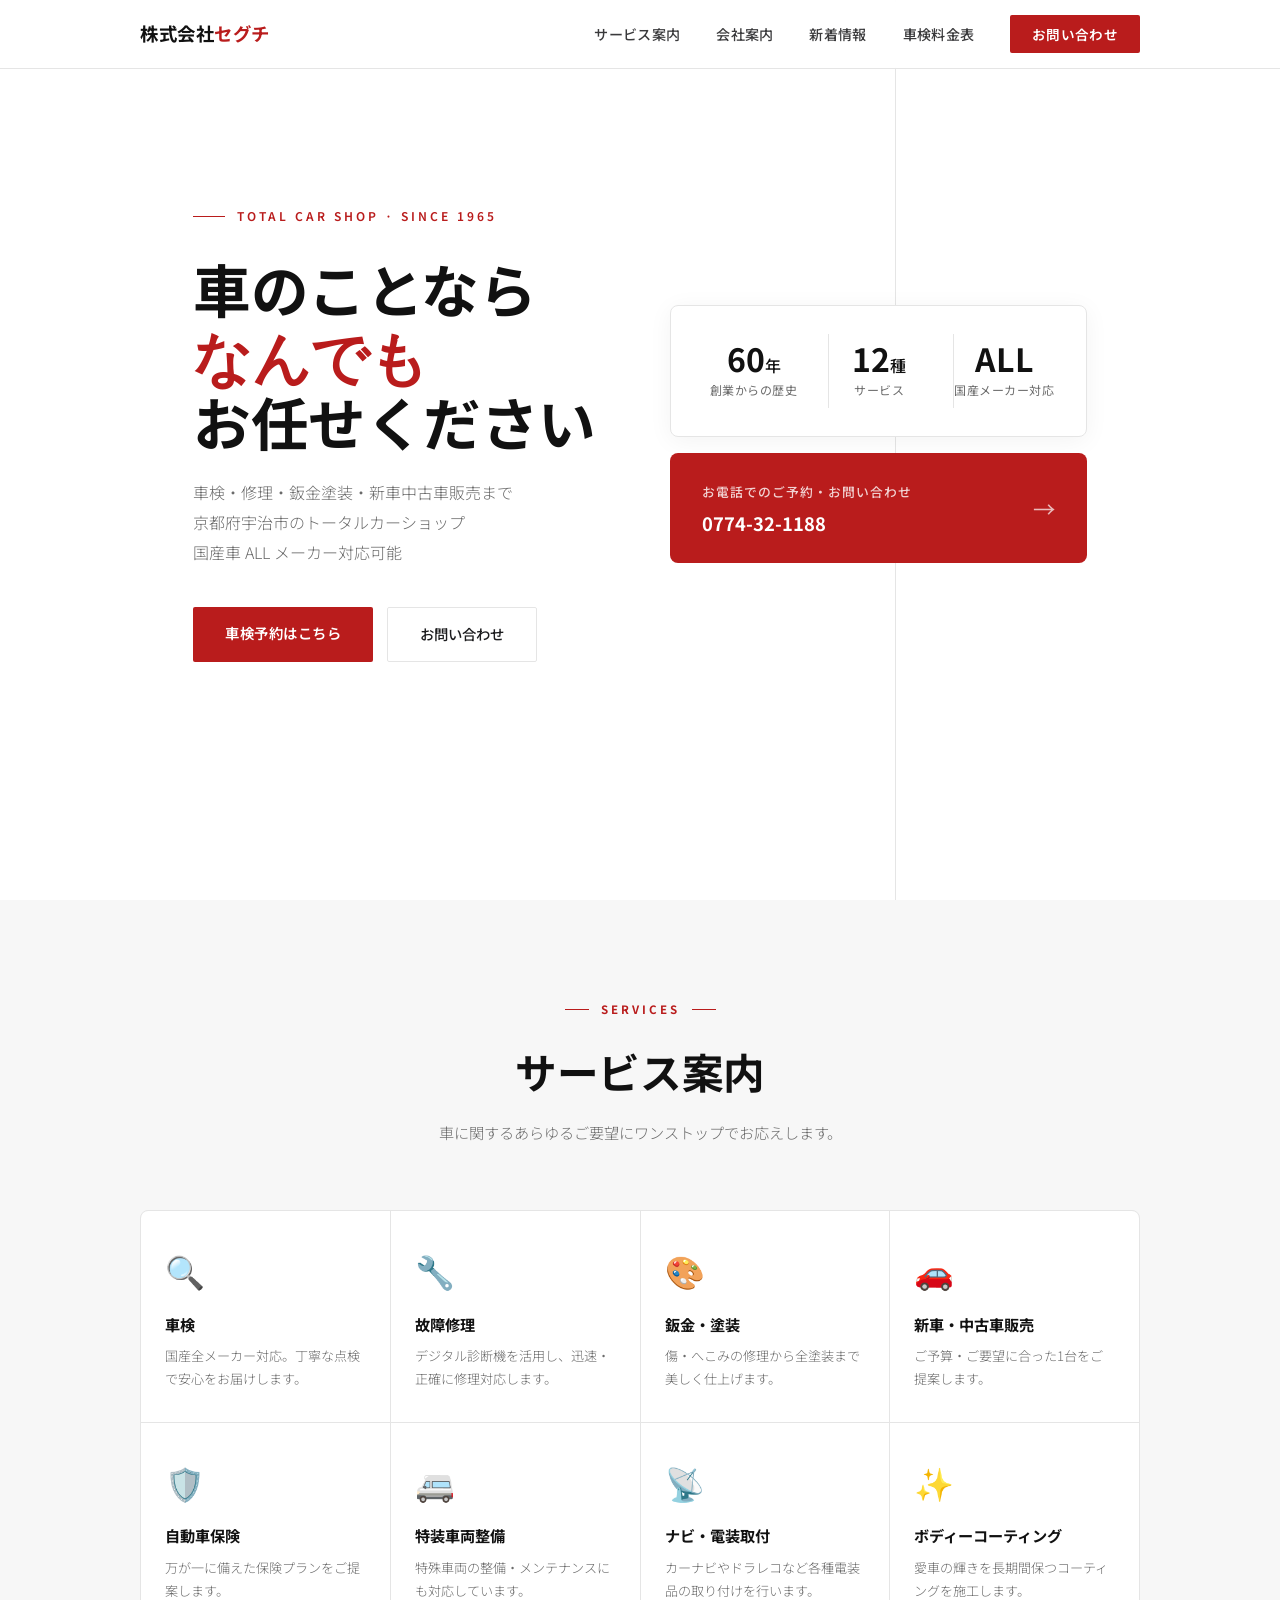
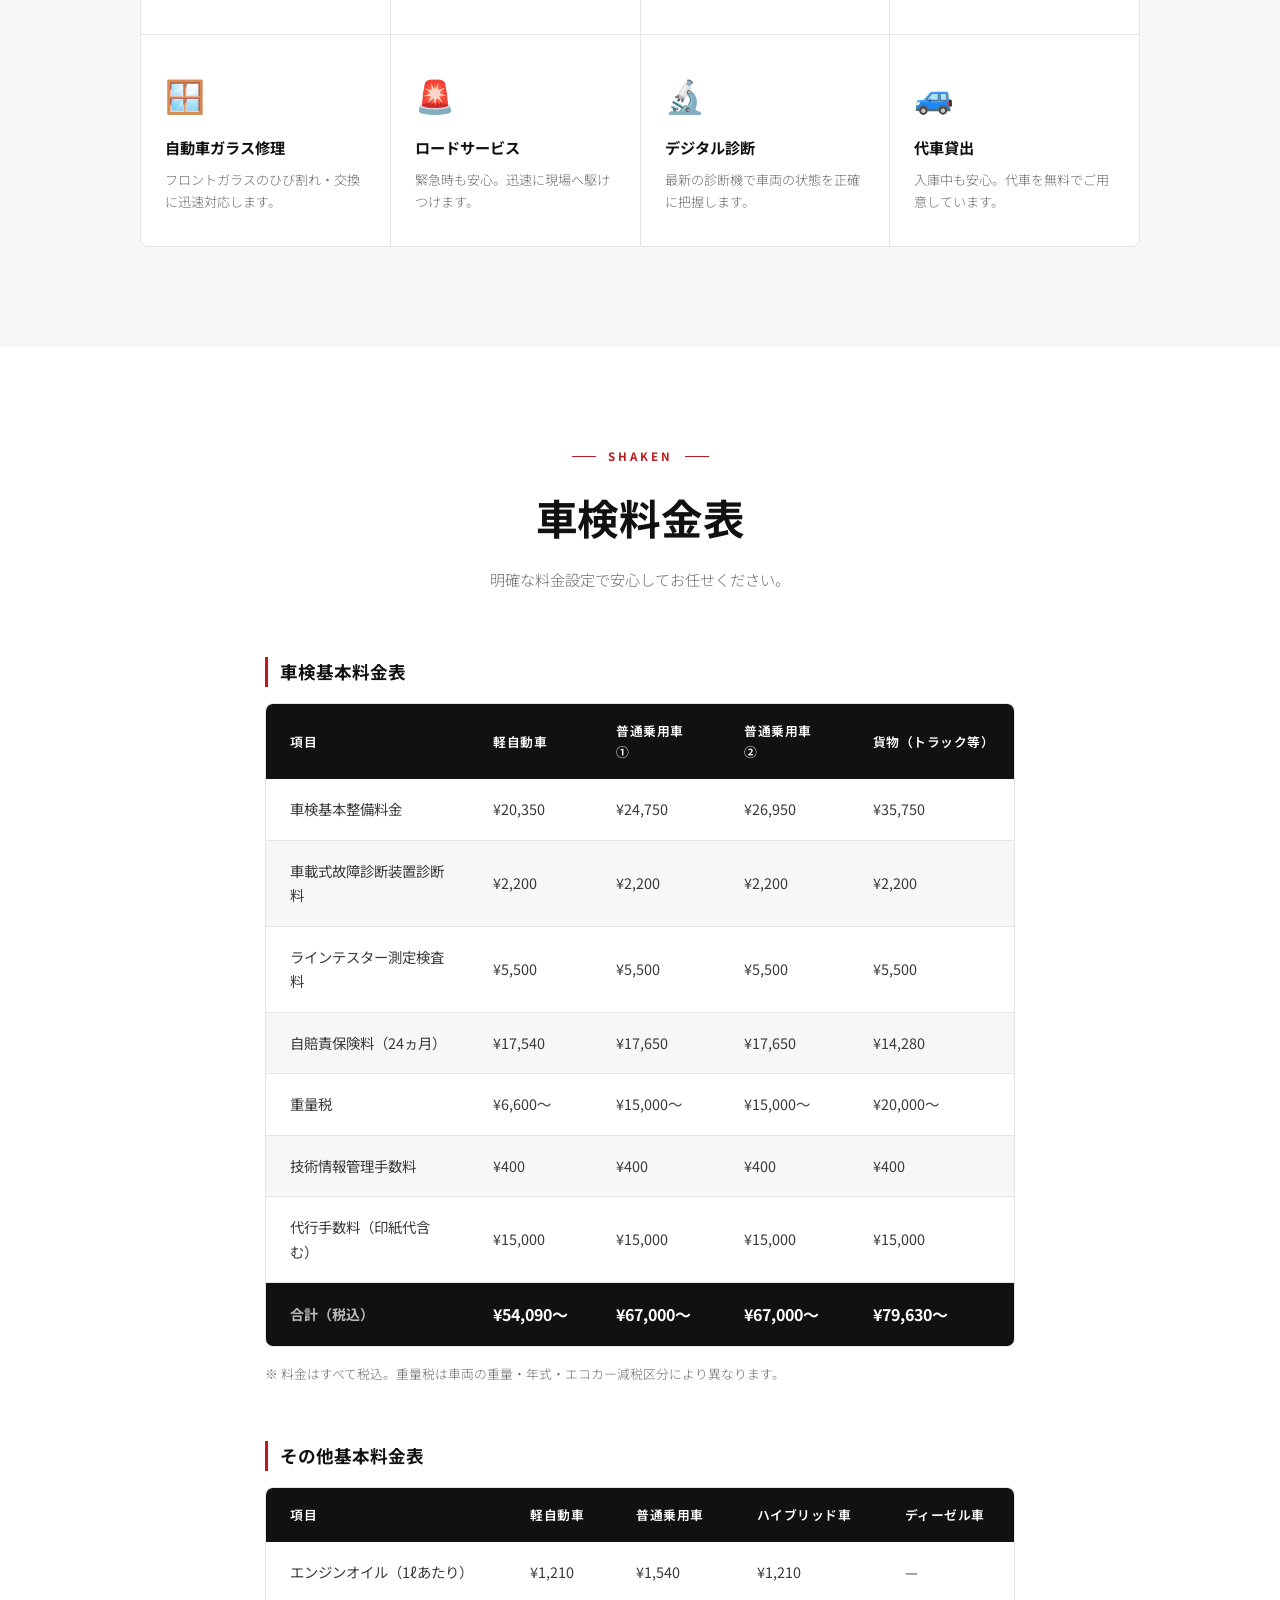
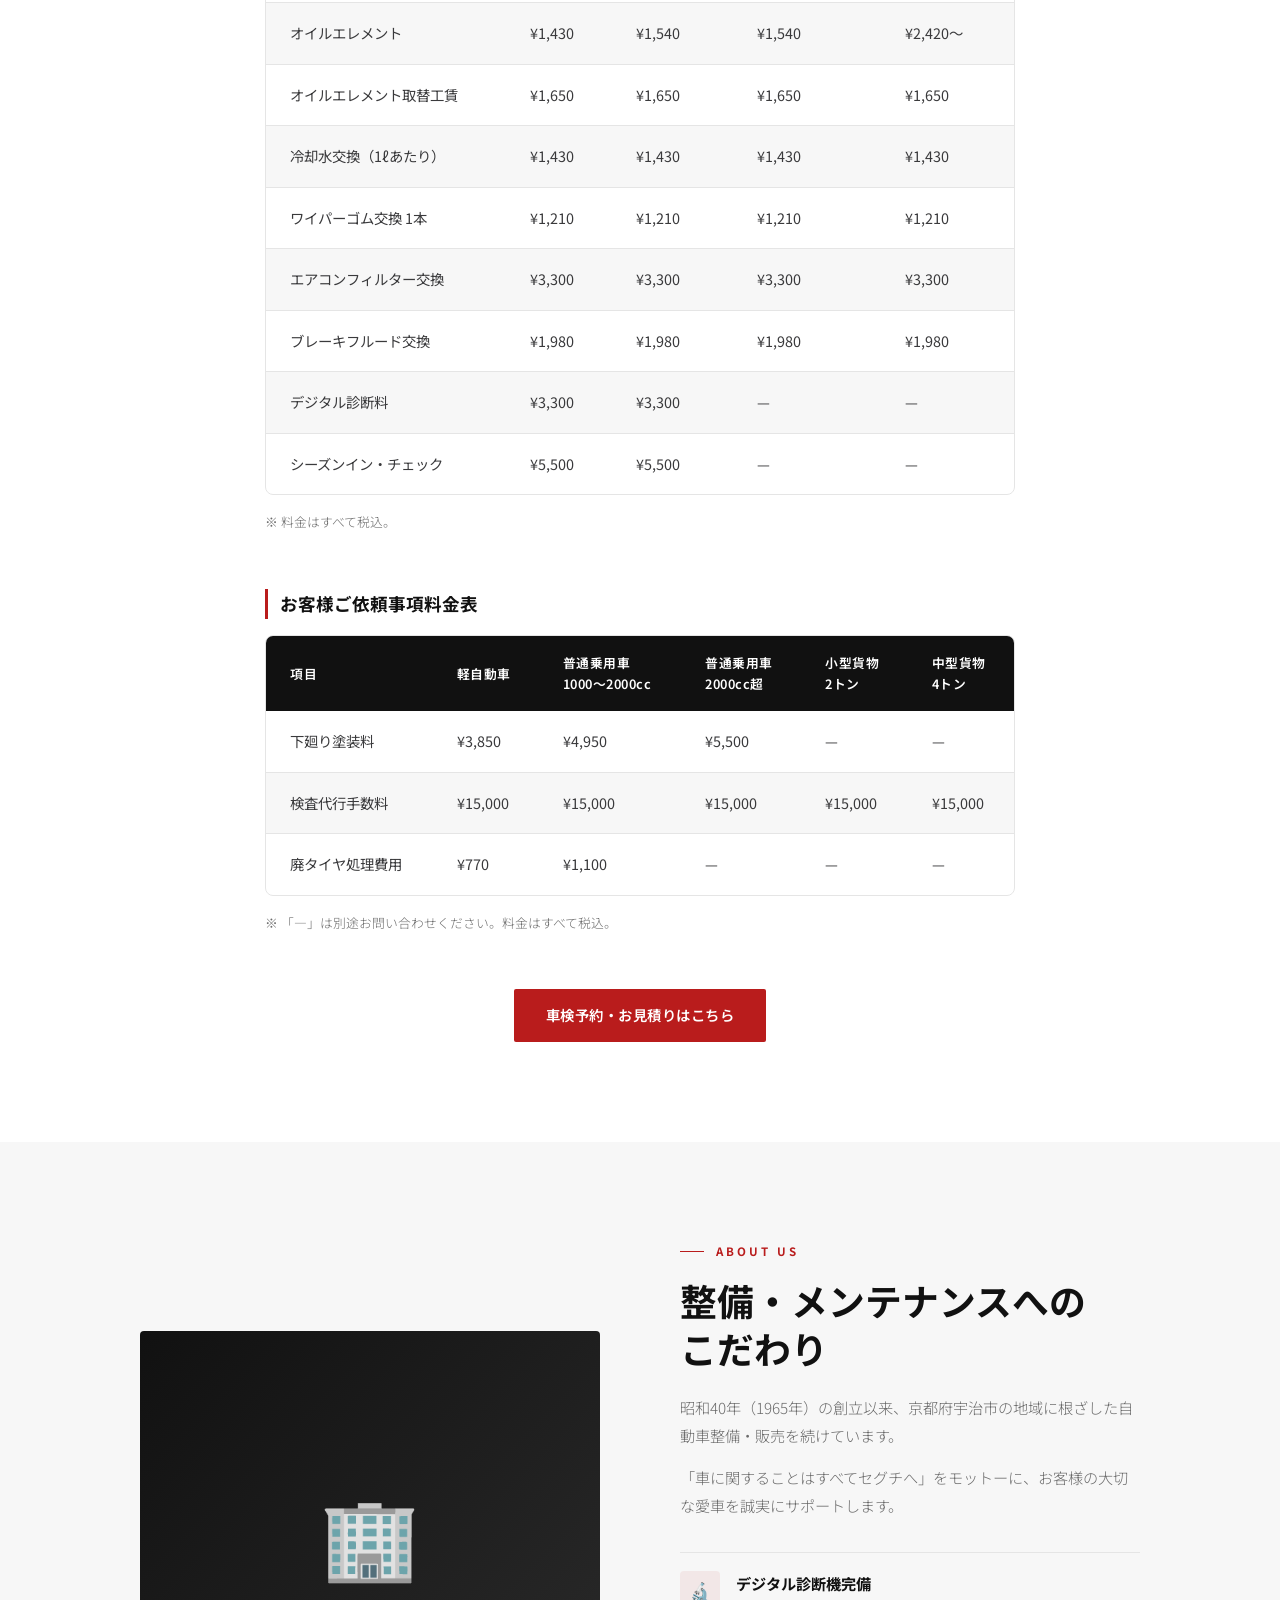
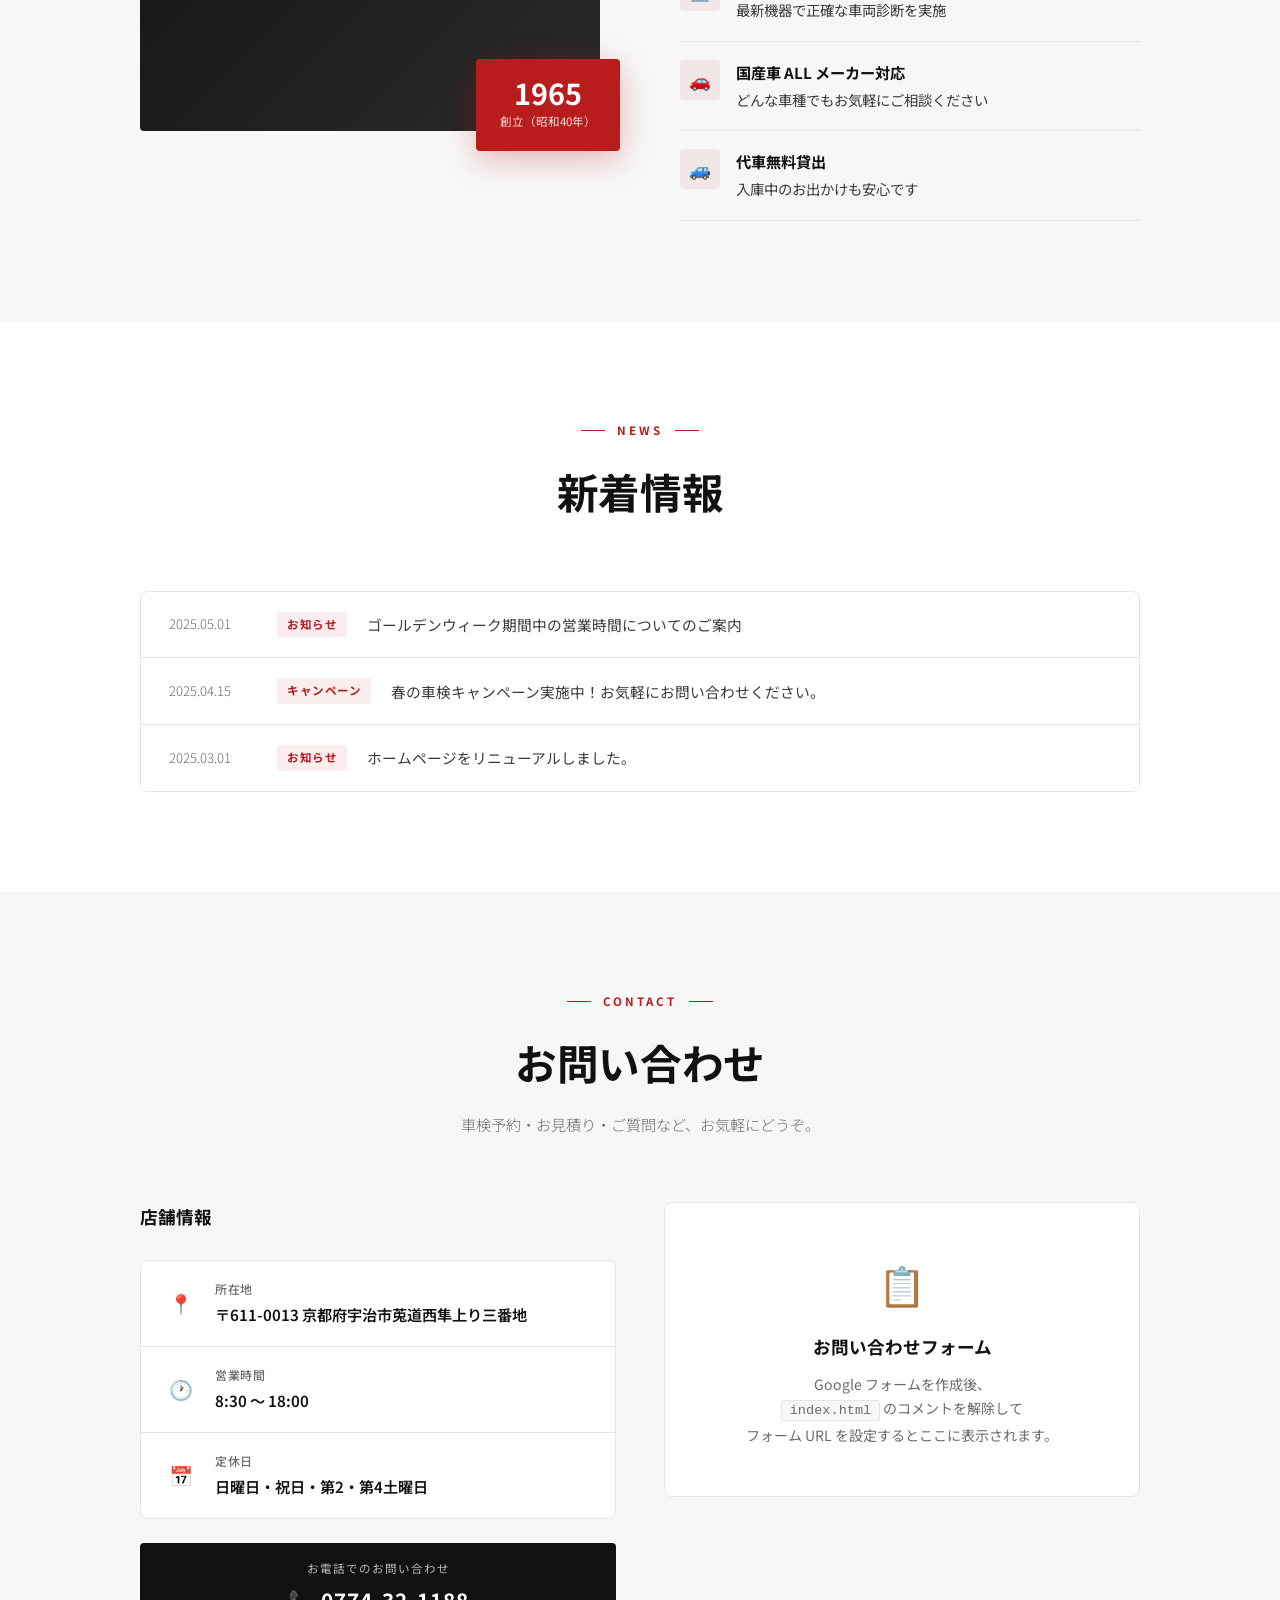
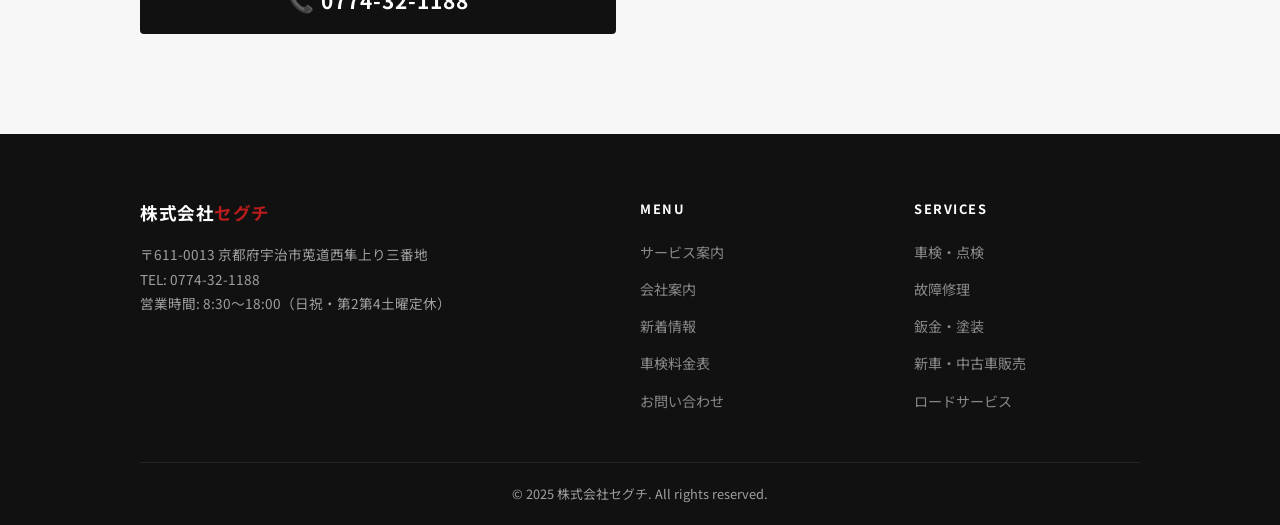
==== commit 7fb8cf4f: "AOSスクロールアニメーションを全ページに導入 - AOS (Animate On Scroll) CDNをindex.html・service.htmlに追加 - 既存のIntersectionOb" ====
--- a/index.html
+++ b/index.html
@@ -7,6 +7,7 @@
   <meta name="description" content="車検・自動車修理・鈑金塗装・新車中古車販売など車に関することは京都府宇治市の株式会社セグチまで。国産車ALLメーカー対応可能。" />
   <link rel="preconnect" href="https://fonts.googleapis.com" />
   <link href="https://fonts.googleapis.com/css2?family=Noto+Sans+JP:wght@300;400;500;600;700&family=Playfair+Display:wght@700&display=swap" rel="stylesheet" />
+  <link rel="stylesheet" href="https://cdn.jsdelivr.net/npm/aos@2.3.4/dist/aos.css" />
   <link rel="stylesheet" href="style.css" />
 </head>
 <body>
@@ -34,20 +35,20 @@
     <div class="hero-line"></div>
     <div class="hero-inner">
       <div class="hero-content">
-        <div class="hero-eyebrow">
+        <div class="hero-eyebrow" data-aos="fade-up" data-aos-duration="700">
           <span class="eyebrow-line"></span>
           <span class="eyebrow-text">Total Car Shop · Since 1965</span>
         </div>
-        <h1>車のことなら<br><em>なんでも</em><br>お任せください</h1>
-        <p>車検・修理・鈑金塗装・新車中古車販売まで<br>京都府宇治市のトータルカーショップ<br>国産車 ALL メーカー対応可能</p>
-        <div class="hero-buttons">
+        <h1 data-aos="fade-up" data-aos-duration="700" data-aos-delay="150">車のことなら<br><em>なんでも</em><br>お任せください</h1>
+        <p data-aos="fade-up" data-aos-duration="700" data-aos-delay="300">車検・修理・鈑金塗装・新車中古車販売まで<br>京都府宇治市のトータルカーショップ<br>国産車 ALL メーカー対応可能</p>
+        <div class="hero-buttons" data-aos="fade-up" data-aos-duration="700" data-aos-delay="450">
           <a href="#shaken" class="btn-primary">車検予約はこちら</a>
           <a href="#contact" class="btn-outline">お問い合わせ</a>
         </div>
       </div>
 
       <div class="hero-visual">
-        <div class="hero-stats-card">
+        <div class="hero-stats-card" data-aos="fade-up" data-aos-duration="700" data-aos-delay="200">
           <div class="stat">
             <div class="stat-number">60<small>年</small></div>
             <div class="stat-label">創業からの歴史</div>
@@ -61,7 +62,7 @@
             <div class="stat-label">国産メーカー対応</div>
           </div>
         </div>
-        <a href="tel:0774321188" class="hero-cta-card">
+        <a href="tel:0774321188" class="hero-cta-card" data-aos="fade-up" data-aos-duration="700" data-aos-delay="400">
           <div>
             <span>お電話でのご予約・お問い合わせ</span>
             <strong>0774-32-1188</strong>
@@ -75,68 +76,68 @@
   <!-- ===== SERVICES ===== -->
   <section id="services">
     <div class="container">
-      <div class="section-header fade-in">
+      <div class="section-header" data-aos="fade-up">
         <div class="section-tag"><span>SERVICES</span></div>
         <h2>サービス案内</h2>
         <p>車に関するあらゆるご要望にワンストップでお応えします。</p>
       </div>
       <div class="services-grid">
-        <a href="service.html?id=shaken" class="service-card fade-in">
+        <a href="service.html?id=shaken"  class="service-card" data-aos="fade-up" data-aos-delay="0">
           <span class="service-icon">🔍</span>
           <h3>車検</h3>
           <p>国産全メーカー対応。丁寧な点検で安心をお届けします。</p>
         </a>
-        <a href="service.html?id=repair" class="service-card fade-in">
+        <a href="service.html?id=repair"  class="service-card" data-aos="fade-up" data-aos-delay="100">
           <span class="service-icon">🔧</span>
           <h3>故障修理</h3>
           <p>デジタル診断機を活用し、迅速・正確に修理対応します。</p>
         </a>
-        <a href="service.html?id=body" class="service-card fade-in">
+        <a href="service.html?id=body"    class="service-card" data-aos="fade-up" data-aos-delay="200">
           <span class="service-icon">🎨</span>
           <h3>鈑金・塗装</h3>
           <p>傷・へこみの修理から全塗装まで美しく仕上げます。</p>
         </a>
-        <a href="service.html?id=sales" class="service-card fade-in">
+        <a href="service.html?id=sales"   class="service-card" data-aos="fade-up" data-aos-delay="300">
           <span class="service-icon">🚗</span>
           <h3>新車・中古車販売</h3>
           <p>ご予算・ご要望に合った1台をご提案します。</p>
         </a>
-        <a href="service.html?id=insurance" class="service-card fade-in">
+        <a href="service.html?id=insurance" class="service-card" data-aos="fade-up" data-aos-delay="0">
           <span class="service-icon">🛡️</span>
           <h3>自動車保険</h3>
           <p>万が一に備えた保険プランをご提案します。</p>
         </a>
-        <a href="service.html?id=special" class="service-card fade-in">
+        <a href="service.html?id=special" class="service-card" data-aos="fade-up" data-aos-delay="100">
           <span class="service-icon">🚐</span>
           <h3>特装車両整備</h3>
           <p>特殊車両の整備・メンテナンスにも対応しています。</p>
         </a>
-        <a href="service.html?id=navi" class="service-card fade-in">
+        <a href="service.html?id=navi"    class="service-card" data-aos="fade-up" data-aos-delay="200">
           <span class="service-icon">📡</span>
           <h3>ナビ・電装取付</h3>
           <p>カーナビやドラレコなど各種電装品の取り付けを行います。</p>
         </a>
-        <a href="service.html?id=coating" class="service-card fade-in">
+        <a href="service.html?id=coating" class="service-card" data-aos="fade-up" data-aos-delay="300">
           <span class="service-icon">✨</span>
           <h3>ボディーコーティング</h3>
           <p>愛車の輝きを長期間保つコーティングを施工します。</p>
         </a>
-        <a href="service.html?id=glass" class="service-card fade-in">
+        <a href="service.html?id=glass"   class="service-card" data-aos="fade-up" data-aos-delay="0">
           <span class="service-icon">🪟</span>
           <h3>自動車ガラス修理</h3>
           <p>フロントガラスのひび割れ・交換に迅速対応します。</p>
         </a>
-        <a href="service.html?id=road" class="service-card fade-in">
+        <a href="service.html?id=road"    class="service-card" data-aos="fade-up" data-aos-delay="100">
           <span class="service-icon">🚨</span>
           <h3>ロードサービス</h3>
           <p>緊急時も安心。迅速に現場へ駆けつけます。</p>
         </a>
-        <a href="service.html?id=digital" class="service-card fade-in">
+        <a href="service.html?id=digital" class="service-card" data-aos="fade-up" data-aos-delay="200">
           <span class="service-icon">🔬</span>
           <h3>デジタル診断</h3>
           <p>最新の診断機で車両の状態を正確に把握します。</p>
         </a>
-        <a href="service.html?id=loaner" class="service-card fade-in">
+        <a href="service.html?id=loaner"  class="service-card" data-aos="fade-up" data-aos-delay="300">
           <span class="service-icon">🚙</span>
           <h3>代車貸出</h3>
           <p>入庫中も安心。代車を無料でご用意しています。</p>
@@ -148,13 +149,13 @@
   <!-- ===== SHAKEN ===== -->
   <section id="shaken">
     <div class="container">
-      <div class="section-header fade-in">
+      <div class="section-header" data-aos="fade-up">
         <div class="section-tag"><span>SHAKEN</span></div>
         <h2>車検料金表</h2>
         <p>明確な料金設定で安心してお任せください。</p>
       </div>
       <!-- 車検基本料金表 -->
-      <div class="price-table-block fade-in">
+      <div class="price-table-block" data-aos="fade-up">
         <h3 class="price-table-title">車検基本料金表</h3>
         <div class="shaken-table-wrap">
           <table class="shaken-table">
@@ -182,7 +183,7 @@
       </div>
 
       <!-- その他基本料金表 -->
-      <div class="price-table-block fade-in">
+      <div class="price-table-block" data-aos="fade-up" data-aos-delay="100">
         <h3 class="price-table-title">その他基本料金表</h3>
         <div class="shaken-table-wrap">
           <table class="shaken-table">
@@ -208,7 +209,7 @@
       </div>
 
       <!-- お客様ご依頼事項料金表 -->
-      <div class="price-table-block fade-in">
+      <div class="price-table-block" data-aos="fade-up" data-aos-delay="200">
         <h3 class="price-table-title">お客様ご依頼事項料金表</h3>
         <div class="shaken-table-wrap">
           <table class="shaken-table">
@@ -226,7 +227,7 @@
         </div>
         <p class="shaken-note">※ 「—」は別途お問い合わせください。料金はすべて税込。</p>
       </div>
-      <div class="shaken-cta fade-in">
+      <div class="shaken-cta" data-aos="fade-up">
         <a href="#contact" class="btn-primary">車検予約・お見積りはこちら</a>
       </div>
     </div>
@@ -236,14 +237,14 @@
   <section id="about">
     <div class="container">
       <div class="about-inner">
-        <div class="about-visual fade-in">
+        <div class="about-visual" data-aos="fade-right" data-aos-duration="800">
           <div class="about-img-main">🏢</div>
           <div class="about-badge">
             <div class="year">1965</div>
             <div class="label">創立（昭和40年）</div>
           </div>
         </div>
-        <div class="about-text fade-in">
+        <div class="about-text" data-aos="fade-left" data-aos-duration="800">
           <div class="section-tag" style="justify-content:flex-start">
             <span>ABOUT US</span>
           </div>
@@ -251,15 +252,15 @@
           <p>昭和40年（1965年）の創立以来、京都府宇治市の地域に根ざした自動車整備・販売を続けています。</p>
           <p>「車に関することはすべてセグチへ」をモットーに、お客様の大切な愛車を誠実にサポートします。</p>
           <div class="features">
-            <div class="feature-item">
+            <div class="feature-item" data-aos="fade-up" data-aos-delay="0">
               <div class="feature-icon">🔬</div>
               <p><strong>デジタル診断機完備</strong>最新機器で正確な車両診断を実施</p>
             </div>
-            <div class="feature-item">
+            <div class="feature-item" data-aos="fade-up" data-aos-delay="100">
               <div class="feature-icon">🚗</div>
               <p><strong>国産車 ALL メーカー対応</strong>どんな車種でもお気軽にご相談ください</p>
             </div>
-            <div class="feature-item">
+            <div class="feature-item" data-aos="fade-up" data-aos-delay="200">
               <div class="feature-icon">🚙</div>
               <p><strong>代車無料貸出</strong>入庫中のお出かけも安心です</p>
             </div>
@@ -272,22 +273,22 @@
   <!-- ===== NEWS ===== -->
   <section id="news">
     <div class="container">
-      <div class="section-header fade-in">
+      <div class="section-header" data-aos="fade-up">
         <div class="section-tag"><span>NEWS</span></div>
         <h2>新着情報</h2>
       </div>
-      <div class="news-list fade-in">
-        <div class="news-item">
+      <div class="news-list">
+        <div class="news-item" data-aos="fade-up">
           <span class="news-date">2025.05.01</span>
           <span class="news-tag">お知らせ</span>
           <p>ゴールデンウィーク期間中の営業時間についてのご案内</p>
         </div>
-        <div class="news-item">
+        <div class="news-item" data-aos="fade-up" data-aos-delay="100">
           <span class="news-date">2025.04.15</span>
           <span class="news-tag">キャンペーン</span>
           <p>春の車検キャンペーン実施中！お気軽にお問い合わせください。</p>
         </div>
-        <div class="news-item">
+        <div class="news-item" data-aos="fade-up" data-aos-delay="200">
           <span class="news-date">2025.03.01</span>
           <span class="news-tag">お知らせ</span>
           <p>ホームページをリニューアルしました。</p>
@@ -299,13 +300,13 @@
   <!-- ===== CONTACT ===== -->
   <section id="contact">
     <div class="container">
-      <div class="section-header fade-in">
+      <div class="section-header" data-aos="fade-up">
         <div class="section-tag"><span>CONTACT</span></div>
         <h2>お問い合わせ</h2>
         <p>車検予約・お見積り・ご質問など、お気軽にどうぞ。</p>
       </div>
       <div class="contact-inner">
-        <div class="contact-left fade-in">
+        <div class="contact-left" data-aos="fade-right">
           <h3>店舗情報</h3>
           <div class="contact-info-list">
             <div class="contact-info-item">
@@ -336,7 +337,7 @@
           </a>
         </div>
 
-        <div class="fade-in">
+        <div data-aos="fade-left">
           <!-- ★ Google フォームの URL を取得したら下のコメントを解除してください -->
           <!--
           <div class="form-wrapper">
@@ -396,6 +397,7 @@
     </div>
   </footer>
 
+  <script src="https://cdn.jsdelivr.net/npm/aos@2.3.4/dist/aos.js"></script>
   <script src="script.js"></script>
 </body>
 </html>
--- a/style.css
+++ b/style.css
@@ -987,14 +987,5 @@
   .footer-inner { padding: 0 20px; }
 }
 
-/* ===== ANIMATION ===== */
-.fade-in {
-  opacity: 0;
-  transform: translateY(16px);
-  transition: opacity 0.6s ease, transform 0.6s ease;
-}
-
-.fade-in.visible {
-  opacity: 1;
-  transform: translateY(0);
-}
+/* AOS override: slightly softer easing */
+[data-aos] { backface-visibility: hidden; }
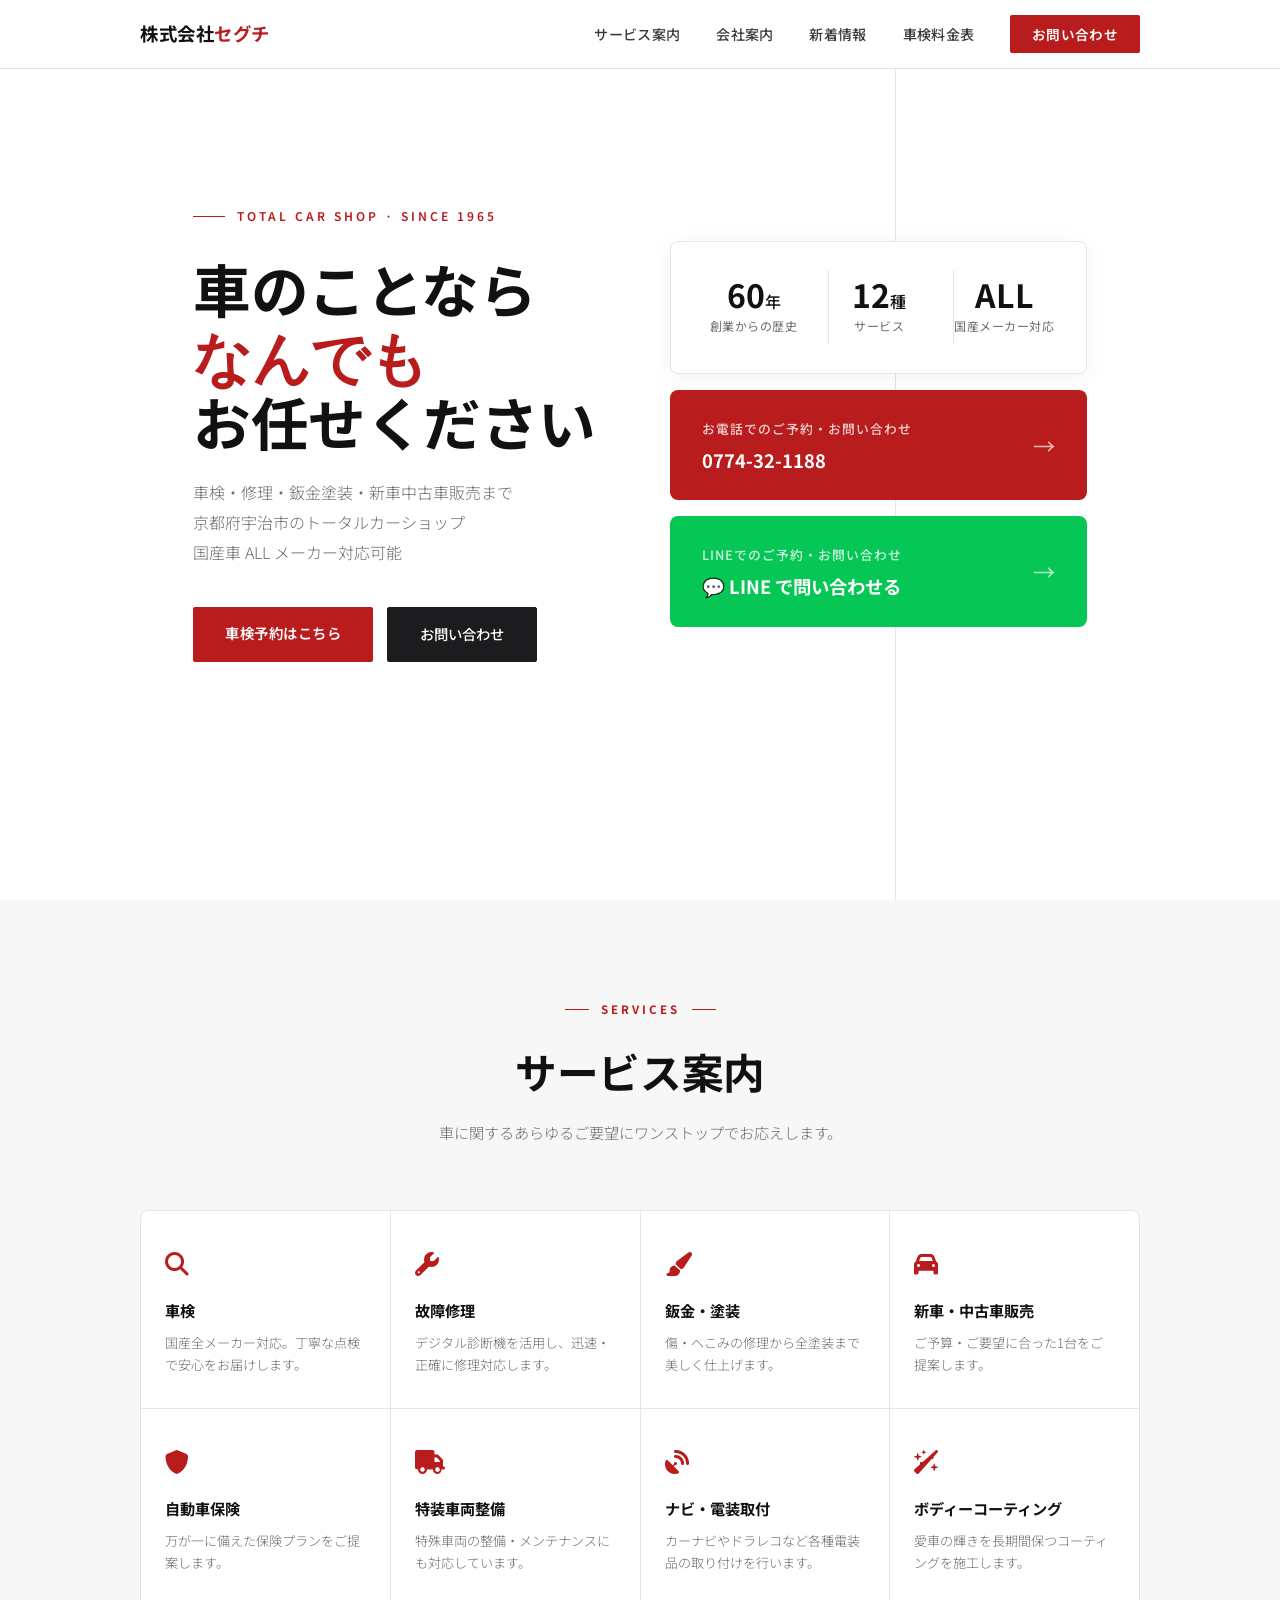
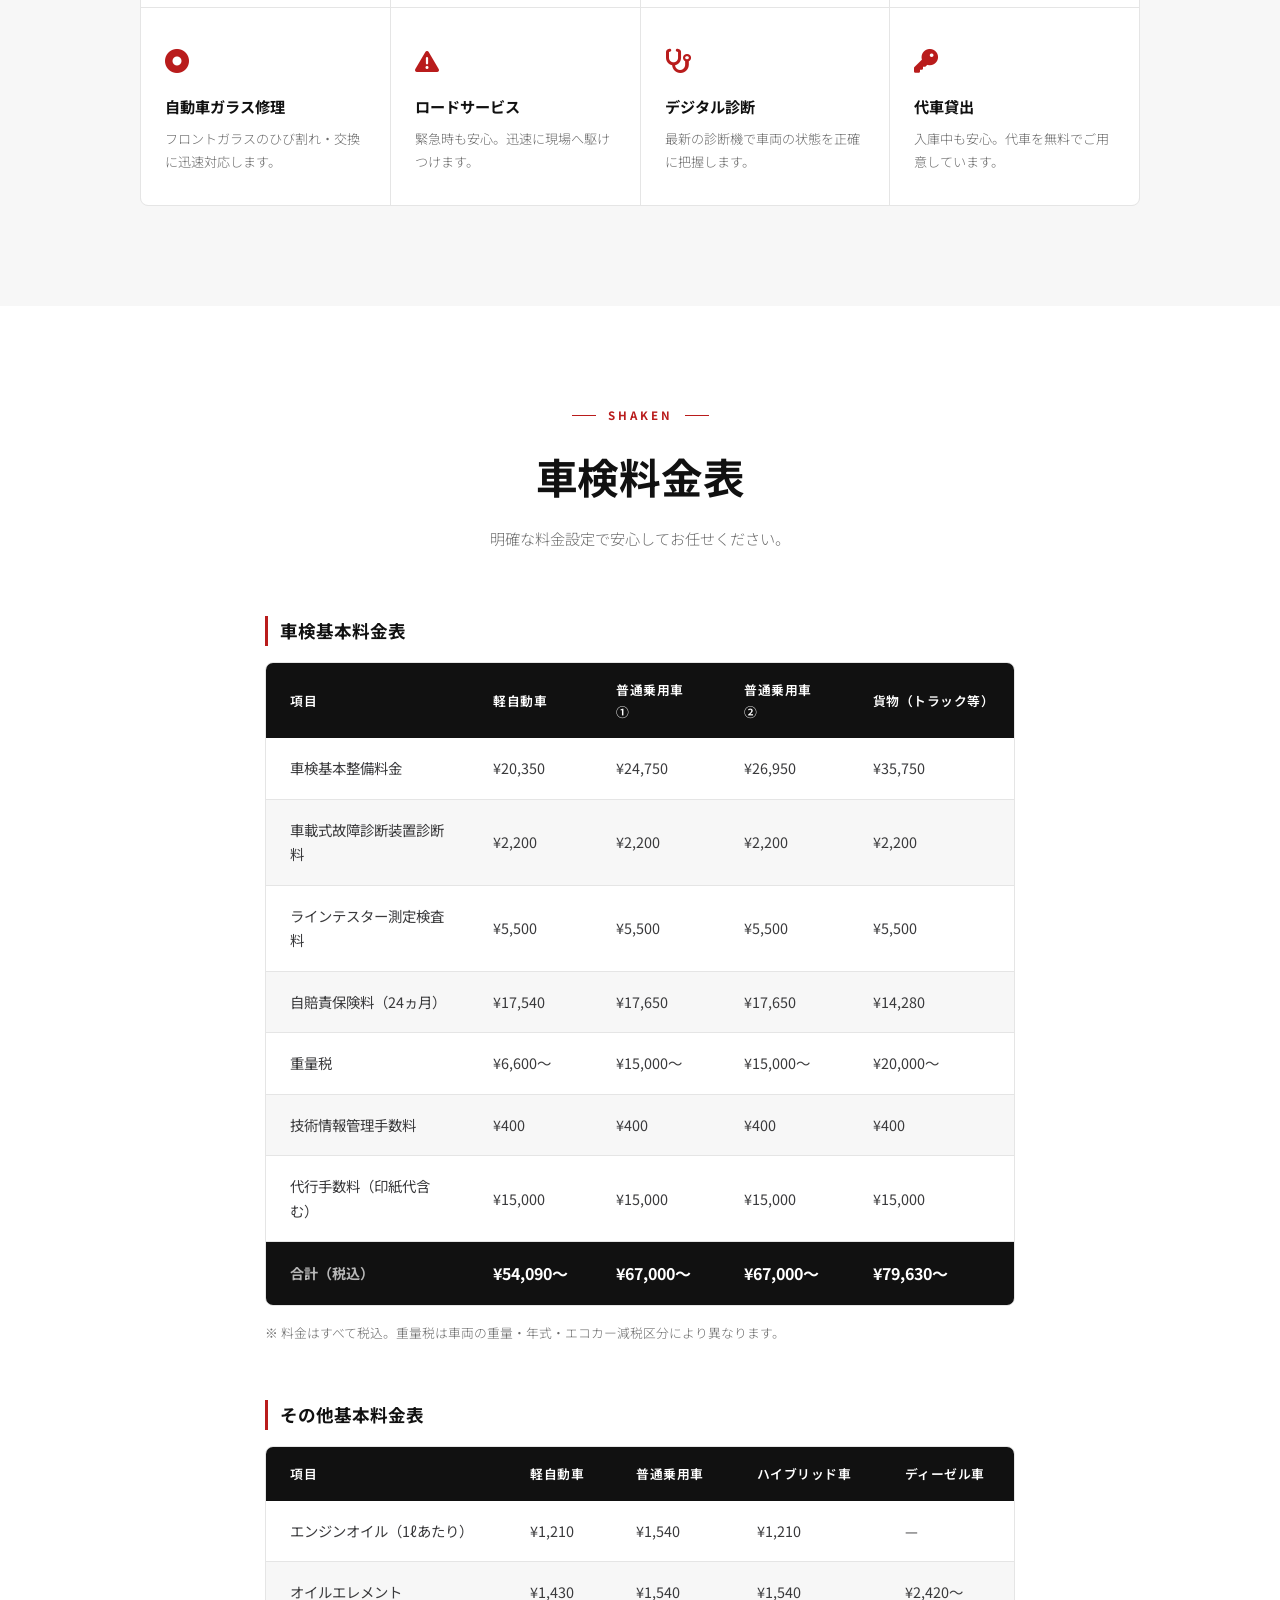
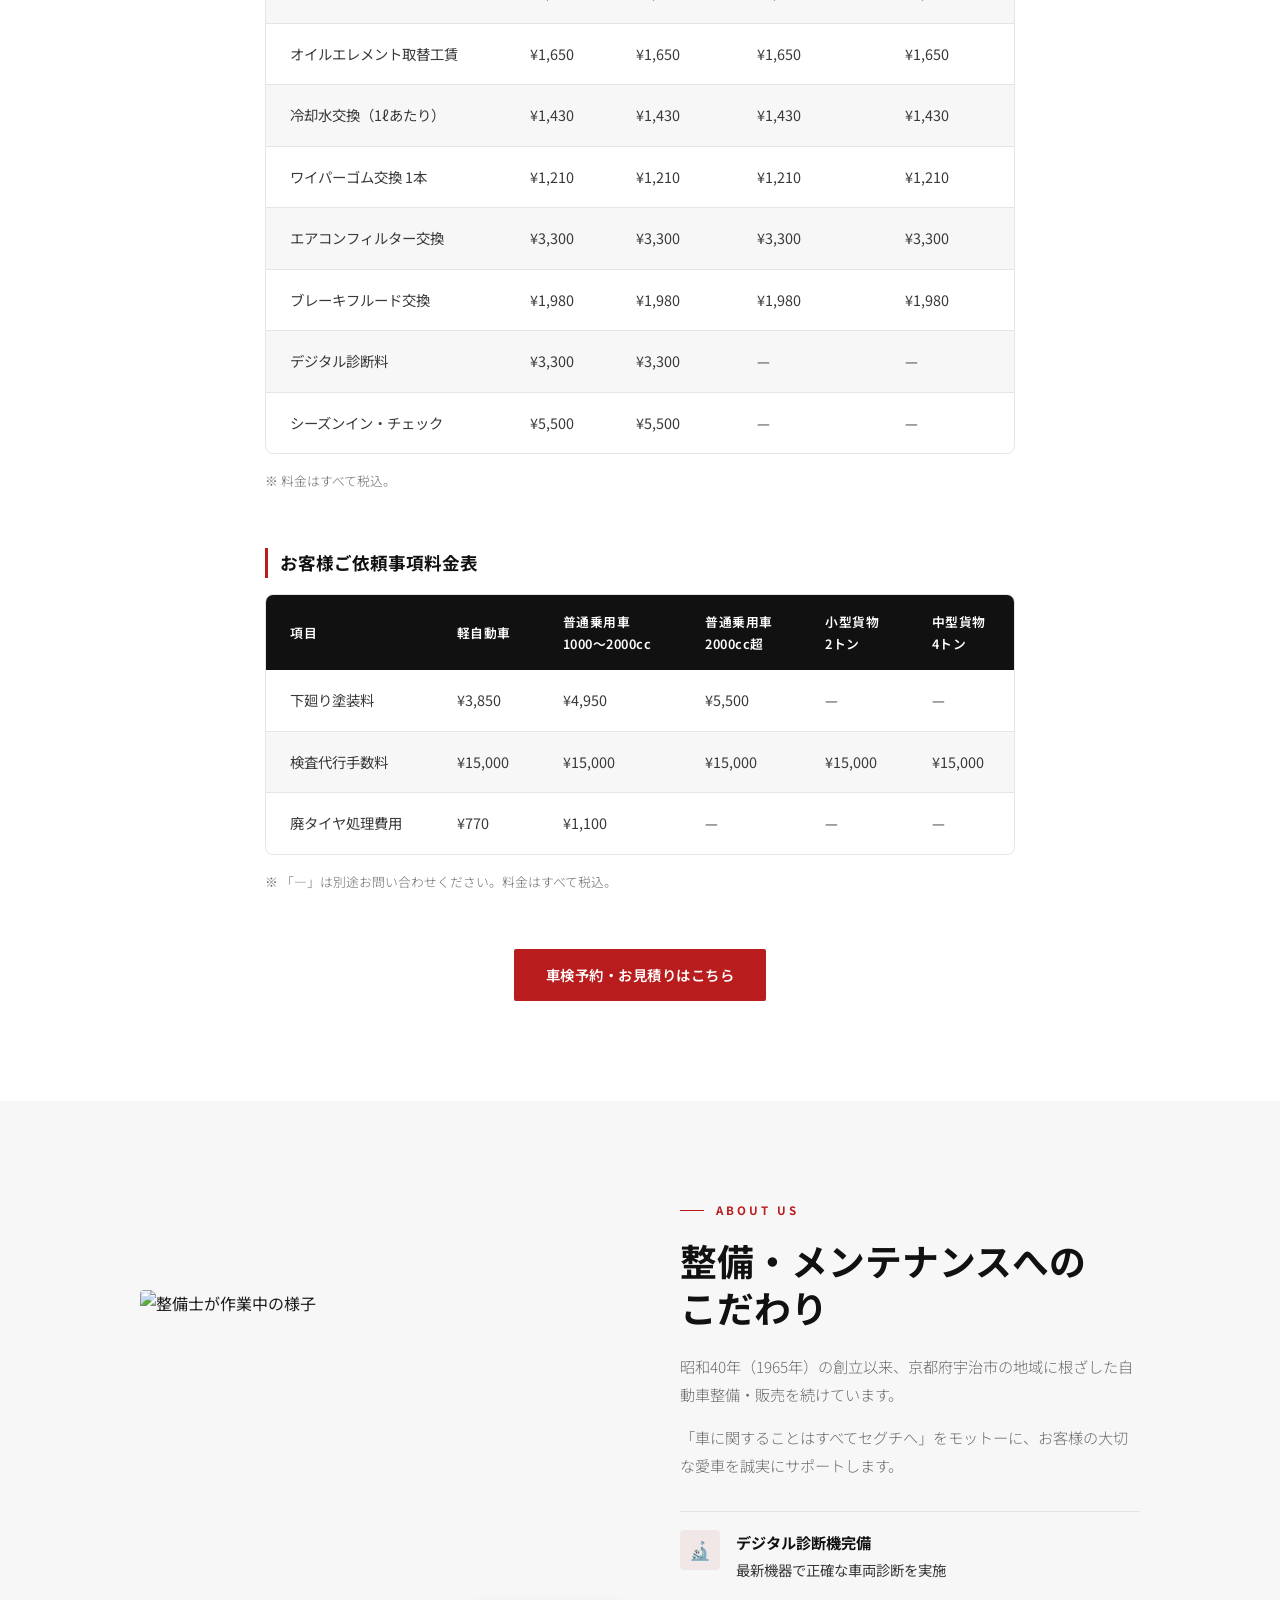
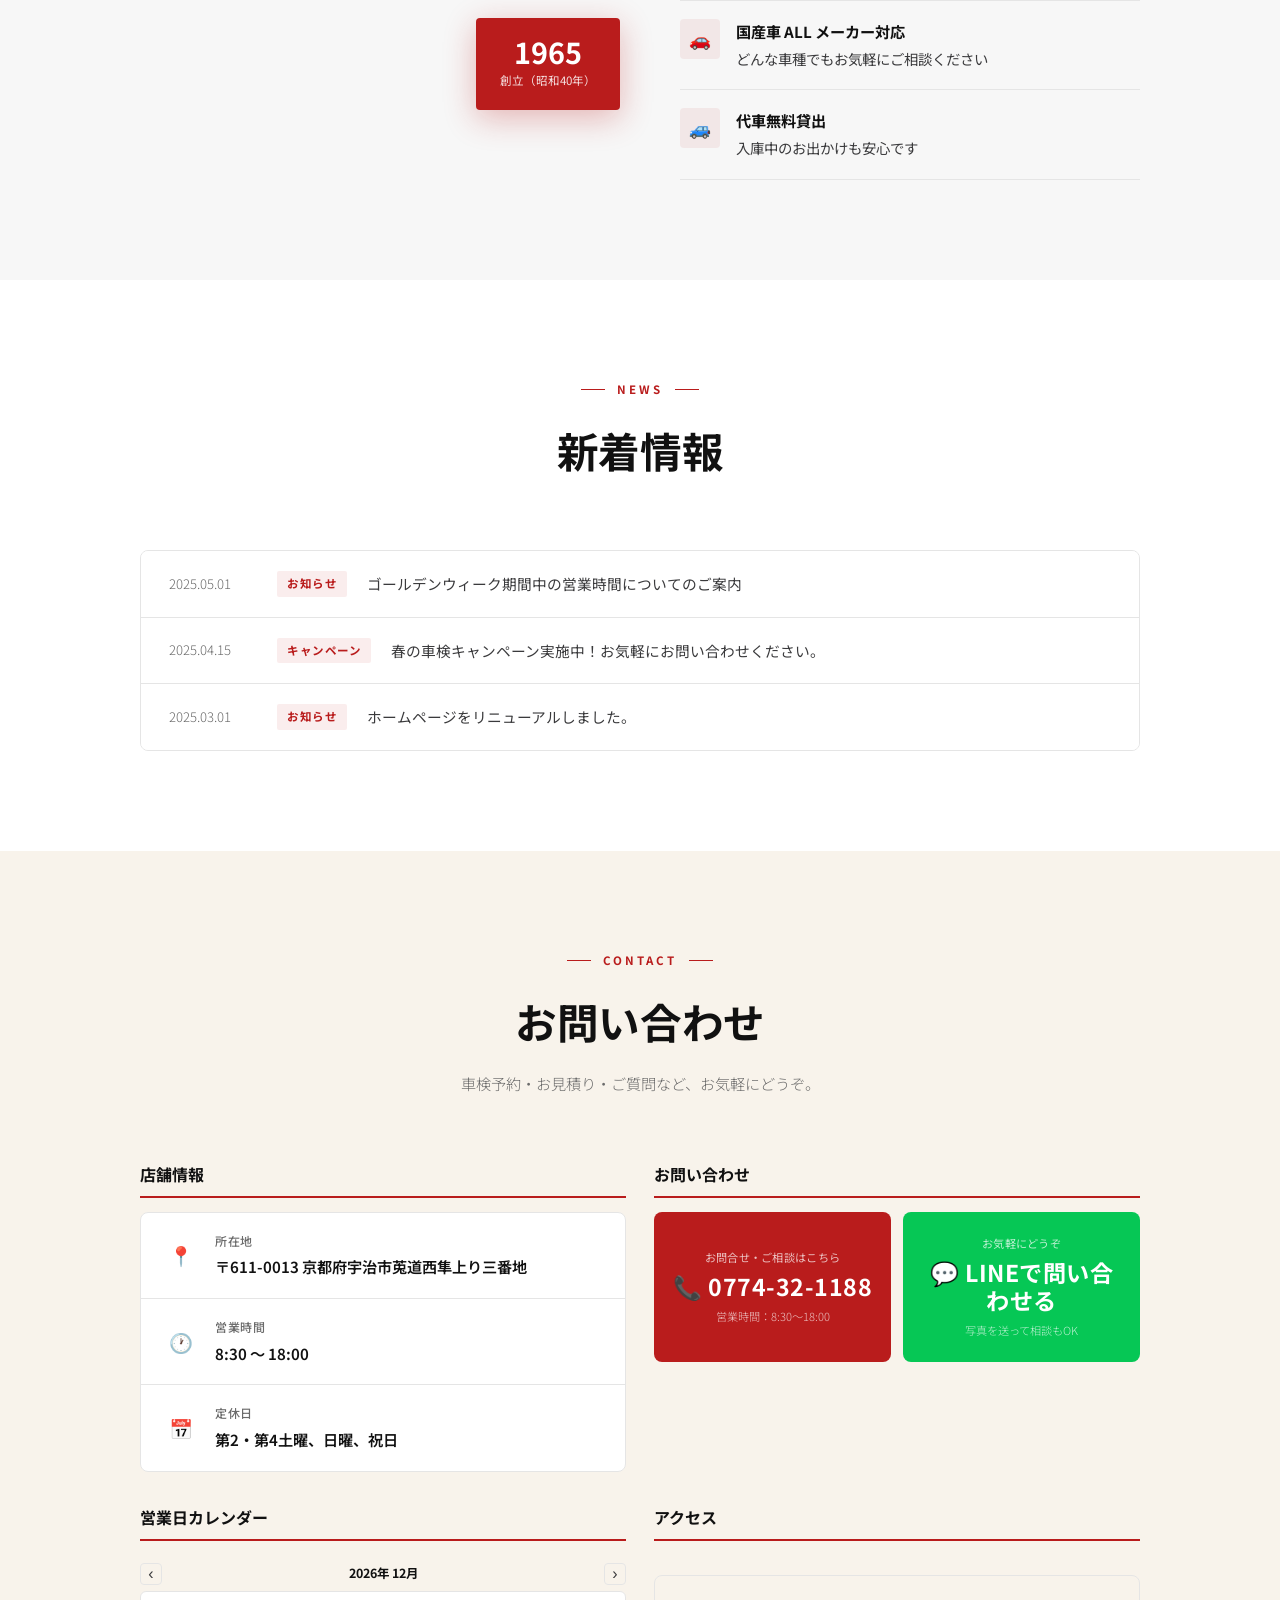
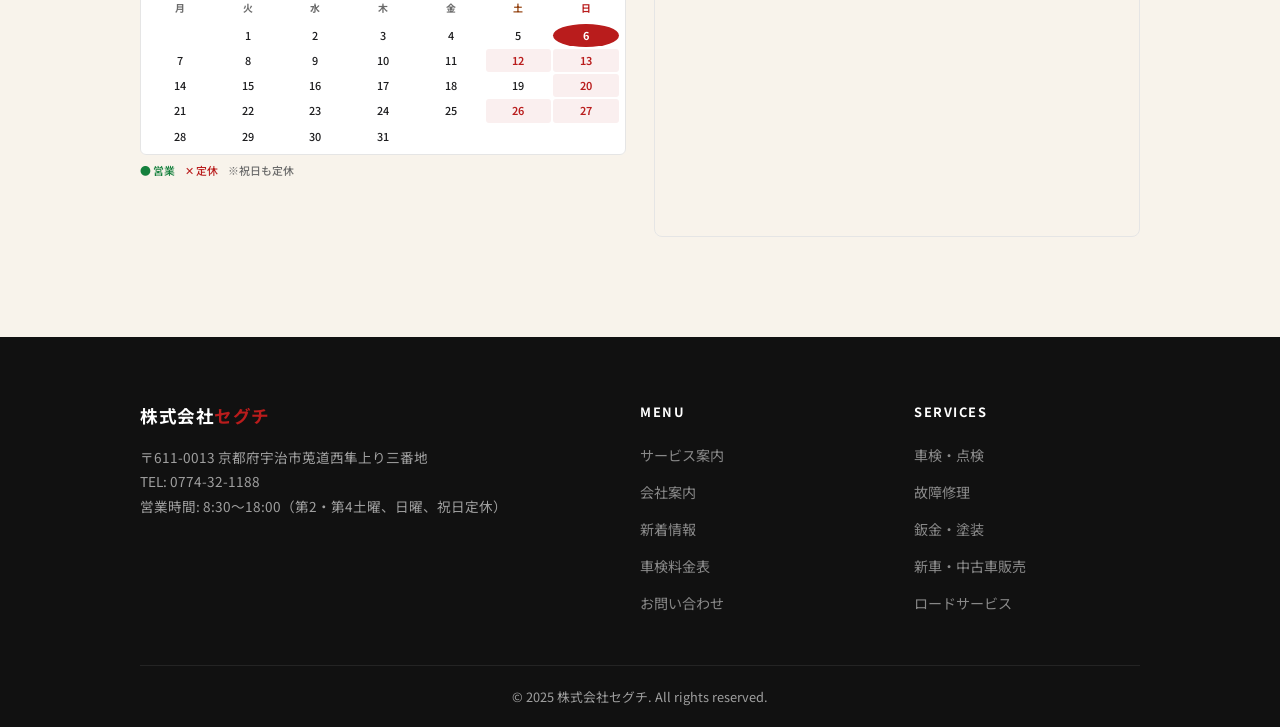
==== commit 247090c7: "Please enter the commit message for your changes. Lines starting with '#' will be ignored, and an em" ====
--- a/index.html
+++ b/index.html
@@ -5,9 +5,15 @@
   <meta name="viewport" content="width=device-width, initial-scale=1.0" />
   <title>株式会社セグチ | 京都府宇治市のトータルカーショップ</title>
   <meta name="description" content="車検・自動車修理・鈑金塗装・新車中古車販売など車に関することは京都府宇治市の株式会社セグチまで。国産車ALLメーカー対応可能。" />
+  <meta property="og:title" content="株式会社セグチ | 京都府宇治市のトータルカーショップ" />
+  <meta property="og:description" content="車検・自動車修理・鈑金塗装・新車中古車販売など車に関することは京都府宇治市の株式会社セグチまで。国産車ALLメーカー対応可能。" />
+  <meta property="og:type" content="website" />
+  <meta property="og:locale" content="ja_JP" />
+  <link rel="icon" href="data:image/svg+xml,<svg xmlns='http://www.w3.org/2000/svg' viewBox='0 0 100 100'><rect width='100' height='100' rx='12' fill='%23b91c1c'/><text y='.88em' font-size='72' x='14' fill='white' font-family='sans-serif' font-weight='bold'>S</text></svg>" />
   <link rel="preconnect" href="https://fonts.googleapis.com" />
   <link href="https://fonts.googleapis.com/css2?family=Noto+Sans+JP:wght@300;400;500;600;700&family=Playfair+Display:wght@700&display=swap" rel="stylesheet" />
   <link rel="stylesheet" href="https://cdn.jsdelivr.net/npm/aos@2.3.4/dist/aos.css" />
+  <link rel="stylesheet" href="https://cdnjs.cloudflare.com/ajax/libs/font-awesome/6.5.1/css/all.min.css" />
   <link rel="stylesheet" href="style.css" />
 </head>
 <body>
@@ -69,6 +75,14 @@
           </div>
           <span class="arrow">→</span>
         </a>
+        <!-- ★ LINE公式アカウント作成後、href の # を lin.ee/【取得したID】 に差し替えてください -->
+        <a href="#" class="hero-line-card" data-aos="fade-up" data-aos-duration="700" data-aos-delay="550" target="_blank" rel="noopener noreferrer">
+          <div>
+            <span>LINEでのご予約・お問い合わせ</span>
+            <strong>💬 LINE で問い合わせる</strong>
+          </div>
+          <span class="arrow">→</span>
+        </a>
       </div>
     </div>
   </section>
@@ -83,62 +97,62 @@
       </div>
       <div class="services-grid">
         <a href="service.html?id=shaken"  class="service-card" data-aos="fade-up" data-aos-delay="0">
-          <span class="service-icon">🔍</span>
+          <span class="service-icon"><i class="fa-solid fa-magnifying-glass"></i></span>
           <h3>車検</h3>
           <p>国産全メーカー対応。丁寧な点検で安心をお届けします。</p>
         </a>
         <a href="service.html?id=repair"  class="service-card" data-aos="fade-up" data-aos-delay="100">
-          <span class="service-icon">🔧</span>
+          <span class="service-icon"><i class="fa-solid fa-wrench"></i></span>
           <h3>故障修理</h3>
           <p>デジタル診断機を活用し、迅速・正確に修理対応します。</p>
         </a>
         <a href="service.html?id=body"    class="service-card" data-aos="fade-up" data-aos-delay="200">
-          <span class="service-icon">🎨</span>
+          <span class="service-icon"><i class="fa-solid fa-paintbrush"></i></span>
           <h3>鈑金・塗装</h3>
           <p>傷・へこみの修理から全塗装まで美しく仕上げます。</p>
         </a>
         <a href="service.html?id=sales"   class="service-card" data-aos="fade-up" data-aos-delay="300">
-          <span class="service-icon">🚗</span>
+          <span class="service-icon"><i class="fa-solid fa-car"></i></span>
           <h3>新車・中古車販売</h3>
           <p>ご予算・ご要望に合った1台をご提案します。</p>
         </a>
         <a href="service.html?id=insurance" class="service-card" data-aos="fade-up" data-aos-delay="0">
-          <span class="service-icon">🛡️</span>
+          <span class="service-icon"><i class="fa-solid fa-shield"></i></span>
           <h3>自動車保険</h3>
           <p>万が一に備えた保険プランをご提案します。</p>
         </a>
         <a href="service.html?id=special" class="service-card" data-aos="fade-up" data-aos-delay="100">
-          <span class="service-icon">🚐</span>
+          <span class="service-icon"><i class="fa-solid fa-truck"></i></span>
           <h3>特装車両整備</h3>
           <p>特殊車両の整備・メンテナンスにも対応しています。</p>
         </a>
         <a href="service.html?id=navi"    class="service-card" data-aos="fade-up" data-aos-delay="200">
-          <span class="service-icon">📡</span>
+          <span class="service-icon"><i class="fa-solid fa-satellite-dish"></i></span>
           <h3>ナビ・電装取付</h3>
           <p>カーナビやドラレコなど各種電装品の取り付けを行います。</p>
         </a>
         <a href="service.html?id=coating" class="service-card" data-aos="fade-up" data-aos-delay="300">
-          <span class="service-icon">✨</span>
+          <span class="service-icon"><i class="fa-solid fa-wand-sparkles"></i></span>
           <h3>ボディーコーティング</h3>
           <p>愛車の輝きを長期間保つコーティングを施工します。</p>
         </a>
         <a href="service.html?id=glass"   class="service-card" data-aos="fade-up" data-aos-delay="0">
-          <span class="service-icon">🪟</span>
+          <span class="service-icon"><i class="fa-solid fa-circle-dot"></i></span>
           <h3>自動車ガラス修理</h3>
           <p>フロントガラスのひび割れ・交換に迅速対応します。</p>
         </a>
         <a href="service.html?id=road"    class="service-card" data-aos="fade-up" data-aos-delay="100">
-          <span class="service-icon">🚨</span>
+          <span class="service-icon"><i class="fa-solid fa-triangle-exclamation"></i></span>
           <h3>ロードサービス</h3>
           <p>緊急時も安心。迅速に現場へ駆けつけます。</p>
         </a>
         <a href="service.html?id=digital" class="service-card" data-aos="fade-up" data-aos-delay="200">
-          <span class="service-icon">🔬</span>
+          <span class="service-icon"><i class="fa-solid fa-stethoscope"></i></span>
           <h3>デジタル診断</h3>
           <p>最新の診断機で車両の状態を正確に把握します。</p>
         </a>
         <a href="service.html?id=loaner"  class="service-card" data-aos="fade-up" data-aos-delay="300">
-          <span class="service-icon">🚙</span>
+          <span class="service-icon"><i class="fa-solid fa-key"></i></span>
           <h3>代車貸出</h3>
           <p>入庫中も安心。代車を無料でご用意しています。</p>
         </a>
@@ -238,14 +252,16 @@
     <div class="container">
       <div class="about-inner">
         <div class="about-visual" data-aos="fade-right" data-aos-duration="800">
-          <div class="about-img-main">🏢</div>
+          <div class="about-img-main">
+            <img src="https://images.unsplash.com/photo-1625047509168-a7026f36de04?w=800&q=80&fit=crop" alt="整備士が作業中の様子" />
+          </div>
           <div class="about-badge">
             <div class="year">1965</div>
             <div class="label">創立（昭和40年）</div>
           </div>
         </div>
         <div class="about-text" data-aos="fade-left" data-aos-duration="800">
-          <div class="section-tag" style="justify-content:flex-start">
+          <div class="section-tag">
             <span>ABOUT US</span>
           </div>
           <h2>整備・メンテナンスへの<br>こだわり</h2>
@@ -305,9 +321,11 @@
         <h2>お問い合わせ</h2>
         <p>車検予約・お見積り・ご質問など、お気軽にどうぞ。</p>
       </div>
-      <div class="contact-inner">
-        <div class="contact-left" data-aos="fade-right">
-          <h3>店舗情報</h3>
+      <div class="contact-grid">
+
+        <!-- Row 1 Left: 店舗情報 -->
+        <div data-aos="fade-up">
+          <p class="cg-heading">店舗情報</p>
           <div class="contact-info-list">
             <div class="contact-info-item">
               <span class="icon">📍</span>
@@ -327,37 +345,55 @@
               <span class="icon">📅</span>
               <div class="info-text">
                 <h4>定休日</h4>
-                <p>日曜日・祝日・第2・第4土曜日</p>
+                <p>第2・第4土曜、日曜、祝日</p>
               </div>
             </div>
           </div>
-          <a href="tel:0774321188" class="tel-link">
-            <small>お電話でのお問い合わせ</small>
-            📞 0774-32-1188
-          </a>
-        </div>
-
-        <div data-aos="fade-left">
-          <!-- ★ Google フォームの URL を取得したら下のコメントを解除してください -->
-          <!--
-          <div class="form-wrapper">
+        </div>
+
+        <!-- Row 1 Right: お問い合わせ -->
+        <div data-aos="fade-up" data-aos-delay="100">
+          <p class="cg-heading">お問い合わせ</p>
+          <div class="contact-method-cards">
+            <a href="tel:0774321188" class="cmethod-tel">
+              <span class="cmethod-label">お問合せ・ご相談はこちら</span>
+              <strong class="cmethod-number">📞 0774-32-1188</strong>
+              <small class="cmethod-sub">営業時間：8:30〜18:00</small>
+            </a>
+            <!-- ★ LINE公式アカウント作成後、href の # を lin.ee/【取得したID】 に差し替えてください -->
+            <a href="#" class="cmethod-line" target="_blank" rel="noopener noreferrer">
+              <span class="cmethod-label">お気軽にどうぞ</span>
+              <strong class="cmethod-number">💬 LINEで問い合わせる</strong>
+              <small class="cmethod-sub">写真を送って相談もOK</small>
+            </a>
+          </div>
+        </div>
+
+        <!-- Row 2 Left: 営業日カレンダー -->
+        <div data-aos="fade-up">
+          <p class="cg-heading">営業日カレンダー</p>
+          <div class="monthly-cal" id="monthlyCal"></div>
+          <div class="mc-legend">
+            <span class="legend-open">● 営業</span>
+            <span class="legend-closed">✕ 定休</span>
+            <span class="legend-note">※祝日も定休</span>
+          </div>
+        </div>
+
+        <!-- Row 2 Right: 地図 -->
+        <div class="contact-map-cell" data-aos="fade-up" data-aos-delay="100">
+          <p class="cg-heading">アクセス</p>
+          <div class="map-wrapper contact-map">
             <iframe
-              src="https://docs.google.com/forms/d/e/【フォームID】/viewform?embedded=true"
-              height="700"
-              frameborder="0"
-              marginheight="0"
-              marginwidth="0">
-              読み込んでいます…
+              title="株式会社セグチ の地図"
+              src="https://maps.google.com/maps?q=34.9054943,135.806441&output=embed&hl=ja&z=16"
+              allowfullscreen
+              loading="lazy"
+              referrerpolicy="no-referrer-when-downgrade">
             </iframe>
           </div>
-          -->
-
-          <div class="form-placeholder">
-            <span class="icon">📋</span>
-            <h3>お問い合わせフォーム</h3>
-            <p>Google フォームを作成後、<br><code>index.html</code> のコメントを解除して<br>フォーム URL を設定するとここに表示されます。</p>
-          </div>
-        </div>
+        </div>
+
       </div>
     </div>
   </section>
@@ -368,7 +404,7 @@
       <div class="footer-top">
         <div class="footer-brand">
           <a href="#" class="logo">株式会社<span>セグチ</span></a>
-          <p>〒611-0013 京都府宇治市莵道西隼上り三番地<br>TEL: 0774-32-1188<br>営業時間: 8:30〜18:00（日祝・第2第4土曜定休）</p>
+          <p>〒611-0013 京都府宇治市莵道西隼上り三番地<br>TEL: 0774-32-1188<br>営業時間: 8:30〜18:00（第2・第4土曜、日曜、祝日定休）</p>
         </div>
         <div class="footer-links">
           <h4>Menu</h4>
--- a/style.css
+++ b/style.css
@@ -1,5 +1,3 @@
-@import url('https://fonts.googleapis.com/css2?family=Noto+Sans+JP:wght@300;400;500;600;700&family=Playfair+Display:wght@700&display=swap');
-
 * {
   margin: 0;
   padding: 0;
@@ -88,18 +86,18 @@
   color: var(--accent);
 }
 
-.nav-cta {
-  background: var(--accent) !important;
-  color: var(--white) !important;
+.nav-links a.nav-cta {
+  background: var(--accent);
+  color: var(--white);
   padding: 9px 22px;
   border-radius: 2px;
-  font-size: 0.85rem !important;
-  font-weight: 600 !important;
-  transition: background 0.2s !important;
-}
-
-.nav-cta:hover {
-  background: var(--accent2) !important;
+  font-size: 0.85rem;
+  font-weight: 600;
+  transition: background 0.2s;
+}
+
+.nav-links a.nav-cta:hover {
+  background: var(--accent2);
 }
 
 .hamburger {
@@ -134,7 +132,7 @@
 .hero-bg {
   position: absolute;
   inset: 0;
-  background-image: url('https://images.unsplash.com/photo-1449965408869-eaa3f722e40d?w=1920&q=80&fit=crop');
+  background-image: url('https://images.unsplash.com/photo-1486006920555-c77dcf18193c?w=1920&q=80&fit=crop');
   background-size: cover;
   background-position: center;
   background-repeat: no-repeat;
@@ -245,8 +243,9 @@
 
 .btn-outline {
   display: inline-block;
-  border: 1px solid var(--border);
-  color: var(--dark);
+  border: 1px solid var(--dark);
+  background: var(--dark);
+  color: var(--white);
   padding: 14px 32px;
   font-size: 0.9rem;
   font-weight: 500;
@@ -256,8 +255,8 @@
 }
 
 .btn-outline:hover {
-  border-color: var(--dark);
-  background: var(--bg-sub);
+  border-color: var(--black);
+  background: var(--black);
 }
 
 .hero-visual {
@@ -342,6 +341,42 @@
   font-size: 1.4rem;
 }
 
+.hero-line-card {
+  background: #06C755;
+  border-radius: 8px;
+  padding: 24px 32px;
+  display: flex;
+  align-items: center;
+  justify-content: space-between;
+  gap: 16px;
+  text-decoration: none;
+  transition: background 0.2s;
+}
+
+.hero-line-card:hover {
+  background: #05a849;
+}
+
+.hero-line-card div > span {
+  color: rgba(255,255,255,0.8);
+  font-size: 0.8rem;
+  font-weight: 500;
+  letter-spacing: 1px;
+}
+
+.hero-line-card strong {
+  display: block;
+  color: var(--white);
+  font-size: 1.15rem;
+  font-weight: 700;
+  margin-top: 4px;
+}
+
+.hero-line-card .arrow {
+  color: rgba(255,255,255,0.7);
+  font-size: 1.4rem;
+}
+
 /* ===== SECTION COMMON ===== */
 section {
   padding: 100px 0;
@@ -424,9 +459,10 @@
 }
 
 .service-icon {
-  font-size: 2rem;
+  font-size: 1.5rem;
   margin-bottom: 14px;
   display: block;
+  color: var(--accent);
 }
 
 .service-card h3 {
@@ -544,13 +580,17 @@
 }
 
 .about-img-main {
-  background: linear-gradient(135deg, var(--black) 0%, #2a2a2a 100%);
   border-radius: 4px;
   height: 400px;
-  display: flex;
-  align-items: center;
-  justify-content: center;
-  font-size: 5rem;
+  overflow: hidden;
+}
+
+.about-img-main img {
+  width: 100%;
+  height: 100%;
+  object-fit: cover;
+  object-position: center;
+  display: block;
 }
 
 .about-badge {
@@ -699,21 +739,44 @@
 
 /* ===== CONTACT ===== */
 #contact {
-  background: var(--bg-sub);
-}
-
-.contact-inner {
+  background: #f8f3eb;
+}
+
+.contact-grid {
   display: grid;
   grid-template-columns: 1fr 1fr;
-  gap: 48px;
-  align-items: start;
-}
-
-.contact-left h3 {
-  font-size: 1.1rem;
+  gap: 32px 28px;
+}
+
+.contact-grid > div {
+  display: flex;
+  flex-direction: column;
+}
+
+.cg-heading {
+  font-size: 1rem;
   font-weight: 700;
   color: var(--black);
-  margin-bottom: 28px;
+  margin-bottom: 14px;
+  padding-bottom: 8px;
+  border-bottom: 2px solid var(--accent);
+  display: inline-block;
+}
+
+.contact-map-cell {
+  display: flex;
+  flex-direction: column;
+}
+
+.contact-map {
+  flex: 1;
+  margin-top: 0;
+  min-height: 240px;
+}
+
+.contact-map iframe {
+  height: 100%;
+  min-height: 240px;
 }
 
 .contact-info-list {
@@ -724,7 +787,6 @@
   border-radius: 8px;
   overflow: hidden;
   background: var(--white);
-  margin-bottom: 24px;
 }
 
 .contact-info-item {
@@ -835,6 +897,188 @@
   border: 1px solid var(--border);
 }
 
+.btn-line {
+  display: inline-flex;
+  align-items: center;
+  justify-content: center;
+  gap: 10px;
+  background: #06C755;
+  color: var(--white);
+  padding: 14px 32px;
+  font-size: 0.9rem;
+  font-weight: 600;
+  text-decoration: none;
+  border-radius: 2px;
+  letter-spacing: 0.5px;
+  transition: background 0.2s, transform 0.2s;
+}
+
+.btn-line:hover {
+  background: #05a849;
+  transform: translateY(-2px);
+}
+
+.contact-method-cards {
+  display: grid;
+  grid-template-columns: 1fr 1fr;
+  gap: 12px;
+}
+
+.cmethod-tel,
+.cmethod-line {
+  display: flex;
+  flex-direction: column;
+  align-items: center;
+  justify-content: center;
+  gap: 6px;
+  padding: 22px 16px;
+  border-radius: 8px;
+  text-decoration: none;
+  text-align: center;
+  transition: opacity 0.2s;
+}
+
+.cmethod-tel:hover  { background: var(--accent2); opacity: 1; }
+.cmethod-line:hover { background: #05a849; opacity: 1; }
+
+.cmethod-tel  { background: var(--accent); color: var(--white); }
+.cmethod-line { background: #06C755;      color: var(--white); }
+
+.cmethod-label {
+  font-size: 0.7rem;
+  font-weight: 400;
+  opacity: 0.72;
+  letter-spacing: 0.3px;
+}
+
+.cmethod-number {
+  font-size: 1.45rem;
+  font-weight: 700;
+  letter-spacing: 0.5px;
+  line-height: 1.2;
+}
+
+.cmethod-sub {
+  font-size: 0.7rem;
+  font-weight: 300;
+  opacity: 0.72;
+}
+
+
+.monthly-cal {
+  margin-top: 8px;
+  width: 100%;
+}
+
+.mc-header {
+  display: flex;
+  align-items: center;
+  justify-content: space-between;
+  margin-bottom: 6px;
+}
+
+.mc-title {
+  font-size: 0.78rem;
+  font-weight: 700;
+  color: var(--black);
+}
+
+.mc-nav {
+  background: none;
+  border: 1px solid var(--border);
+  border-radius: 4px;
+  width: 22px;
+  height: 22px;
+  cursor: pointer;
+  font-size: 1rem;
+  color: var(--mid);
+  display: flex;
+  align-items: center;
+  justify-content: center;
+  line-height: 1;
+  padding: 0;
+  transition: background 0.15s, border-color 0.15s;
+}
+
+.mc-nav:hover {
+  background: var(--border);
+  border-color: var(--gray);
+}
+
+.mc-grid {
+  display: grid;
+  grid-template-columns: repeat(7, 1fr);
+  gap: 2px;
+  border: 1px solid var(--border);
+  border-radius: 6px;
+  padding: 6px;
+  background: var(--white);
+}
+
+.mc-dow {
+  text-align: center;
+  font-size: 0.62rem;
+  font-weight: 700;
+  color: var(--gray);
+  padding: 2px 0 5px;
+}
+
+.mc-dow.sat { color: #92400e; }
+.mc-dow.sun { color: var(--accent); }
+
+.mc-day {
+  text-align: center;
+  font-size: 0.68rem;
+  font-weight: 500;
+  padding: 4px 1px;
+  border-radius: 3px;
+  line-height: 1.4;
+  color: var(--dark);
+}
+
+.mc-day.closed {
+  color: var(--accent);
+  background: rgba(185, 28, 28, 0.07);
+  font-weight: 600;
+}
+
+.mc-day.today {
+  background: var(--accent);
+  color: var(--white);
+  font-weight: 700;
+  border-radius: 50%;
+}
+
+.mc-legend {
+  display: flex;
+  gap: 10px;
+  flex-wrap: wrap;
+  margin-top: 6px;
+}
+
+.mc-legend span {
+  font-size: 0.68rem;
+  font-weight: 500;
+}
+
+.legend-open   { color: #15803d; }
+.legend-closed { color: var(--accent); }
+.legend-note   { color: var(--gray); font-weight: 300; }
+
+.map-wrapper {
+  border: 1px solid var(--border);
+  border-radius: 8px;
+  overflow: hidden;
+  margin-top: 20px;
+}
+
+.map-wrapper iframe {
+  width: 100%;
+  height: 260px;
+  border: none;
+  display: block;
+}
+
 /* ===== FOOTER ===== */
 footer {
   background: var(--black);
@@ -924,7 +1168,7 @@
     right: 0;
   }
 
-  .contact-inner {
+  .contact-grid {
     grid-template-columns: 1fr;
   }
 
